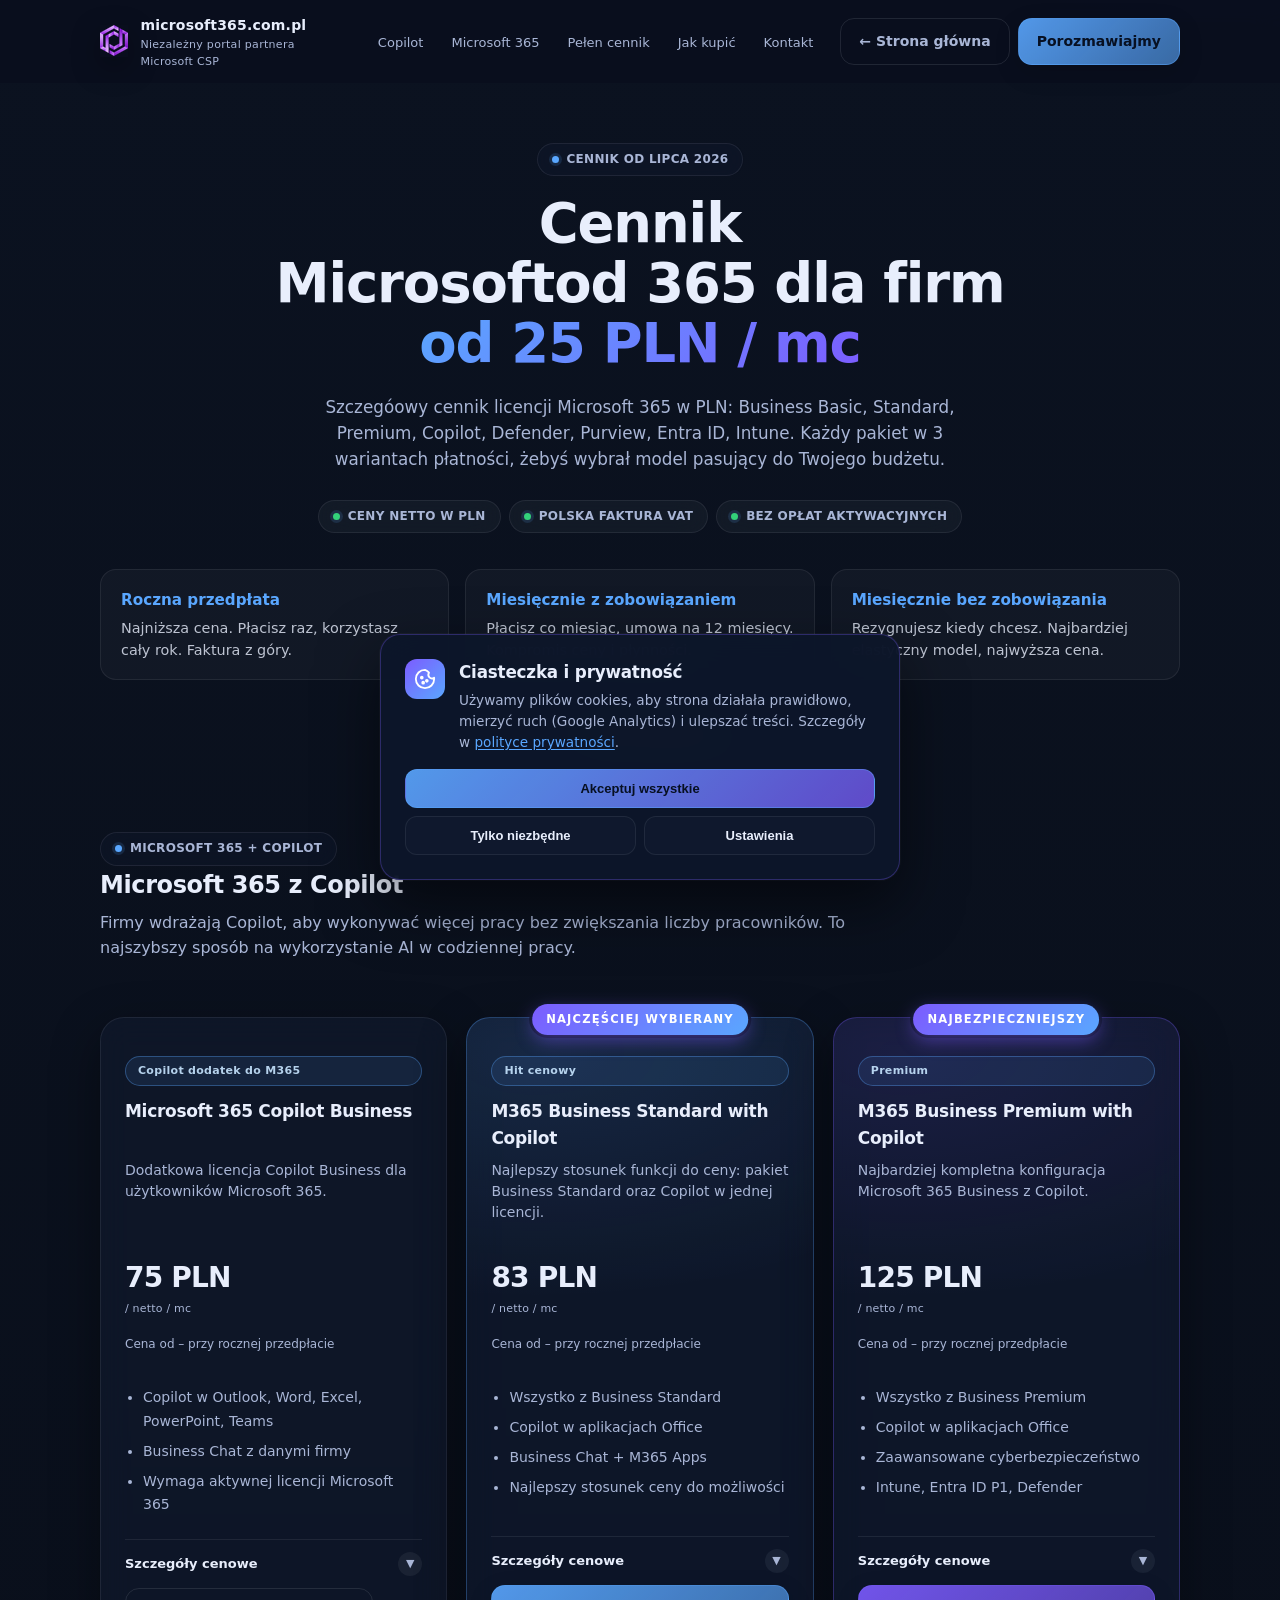
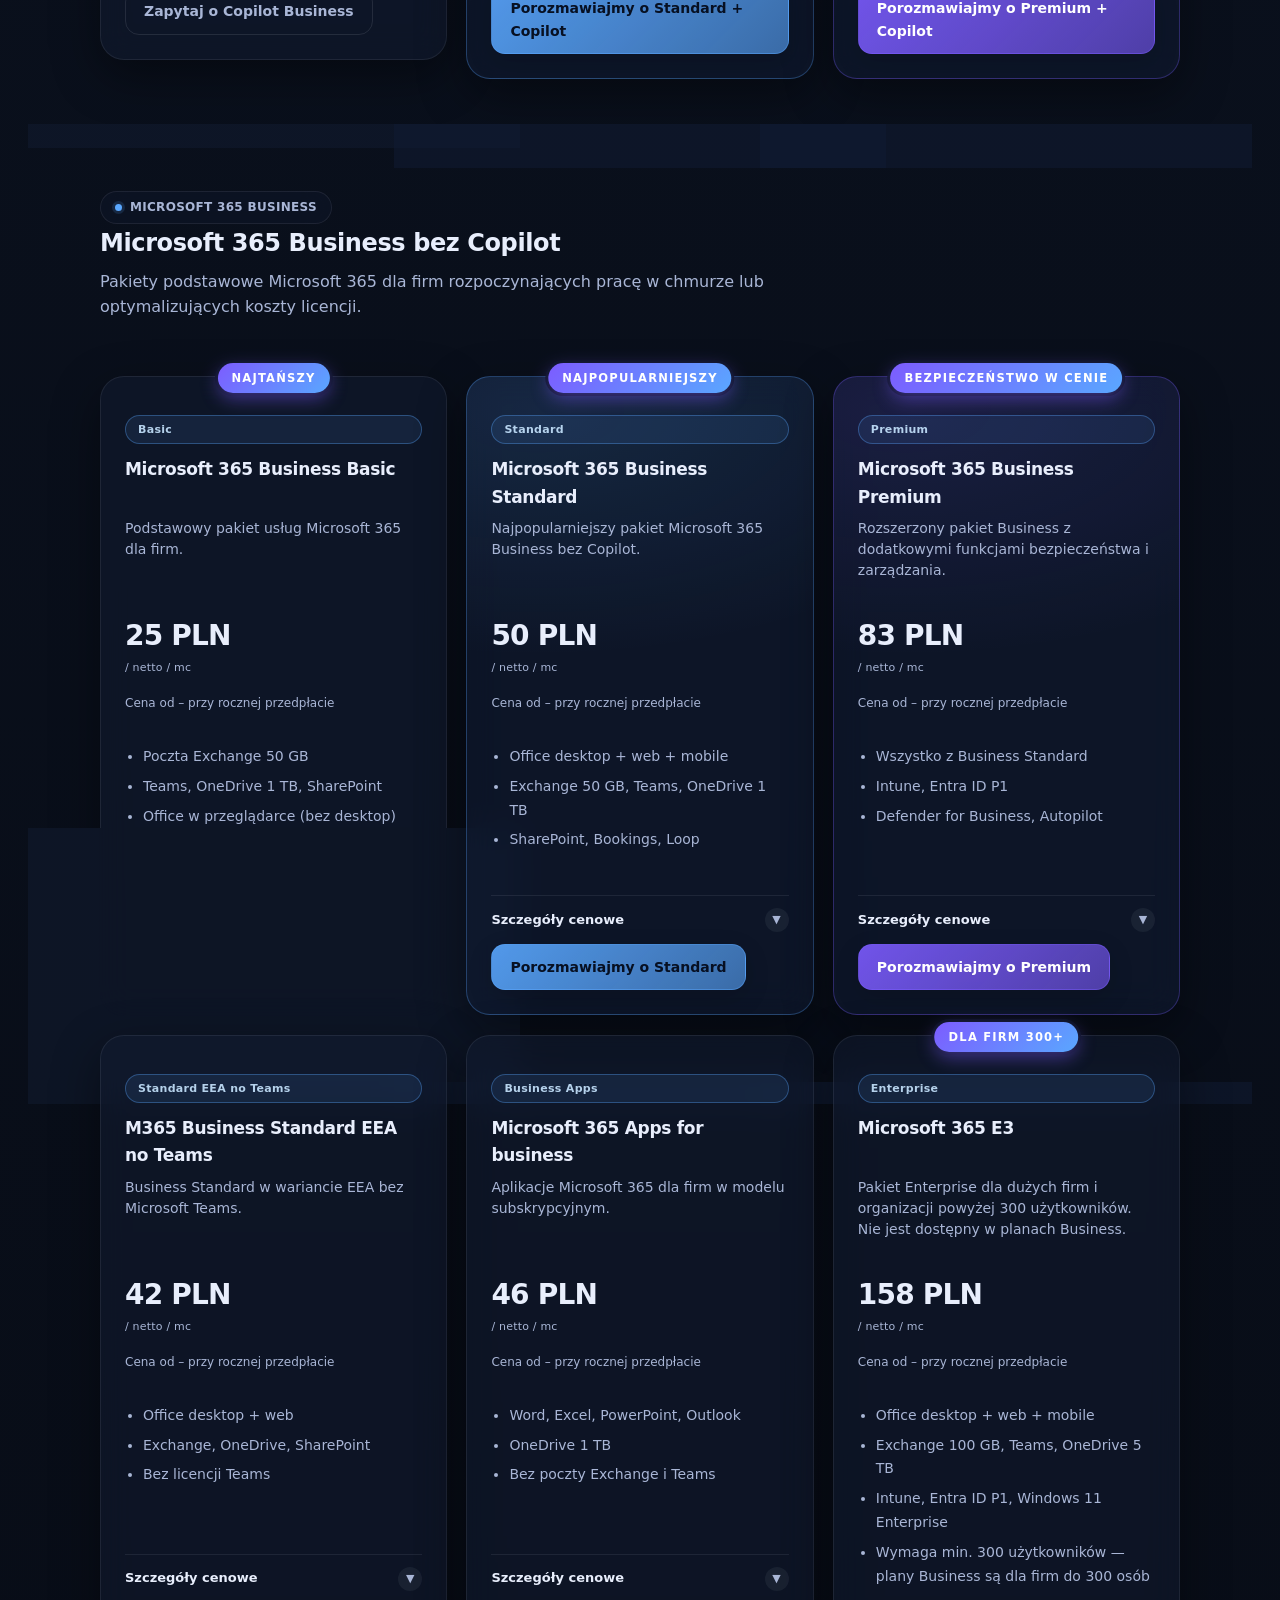
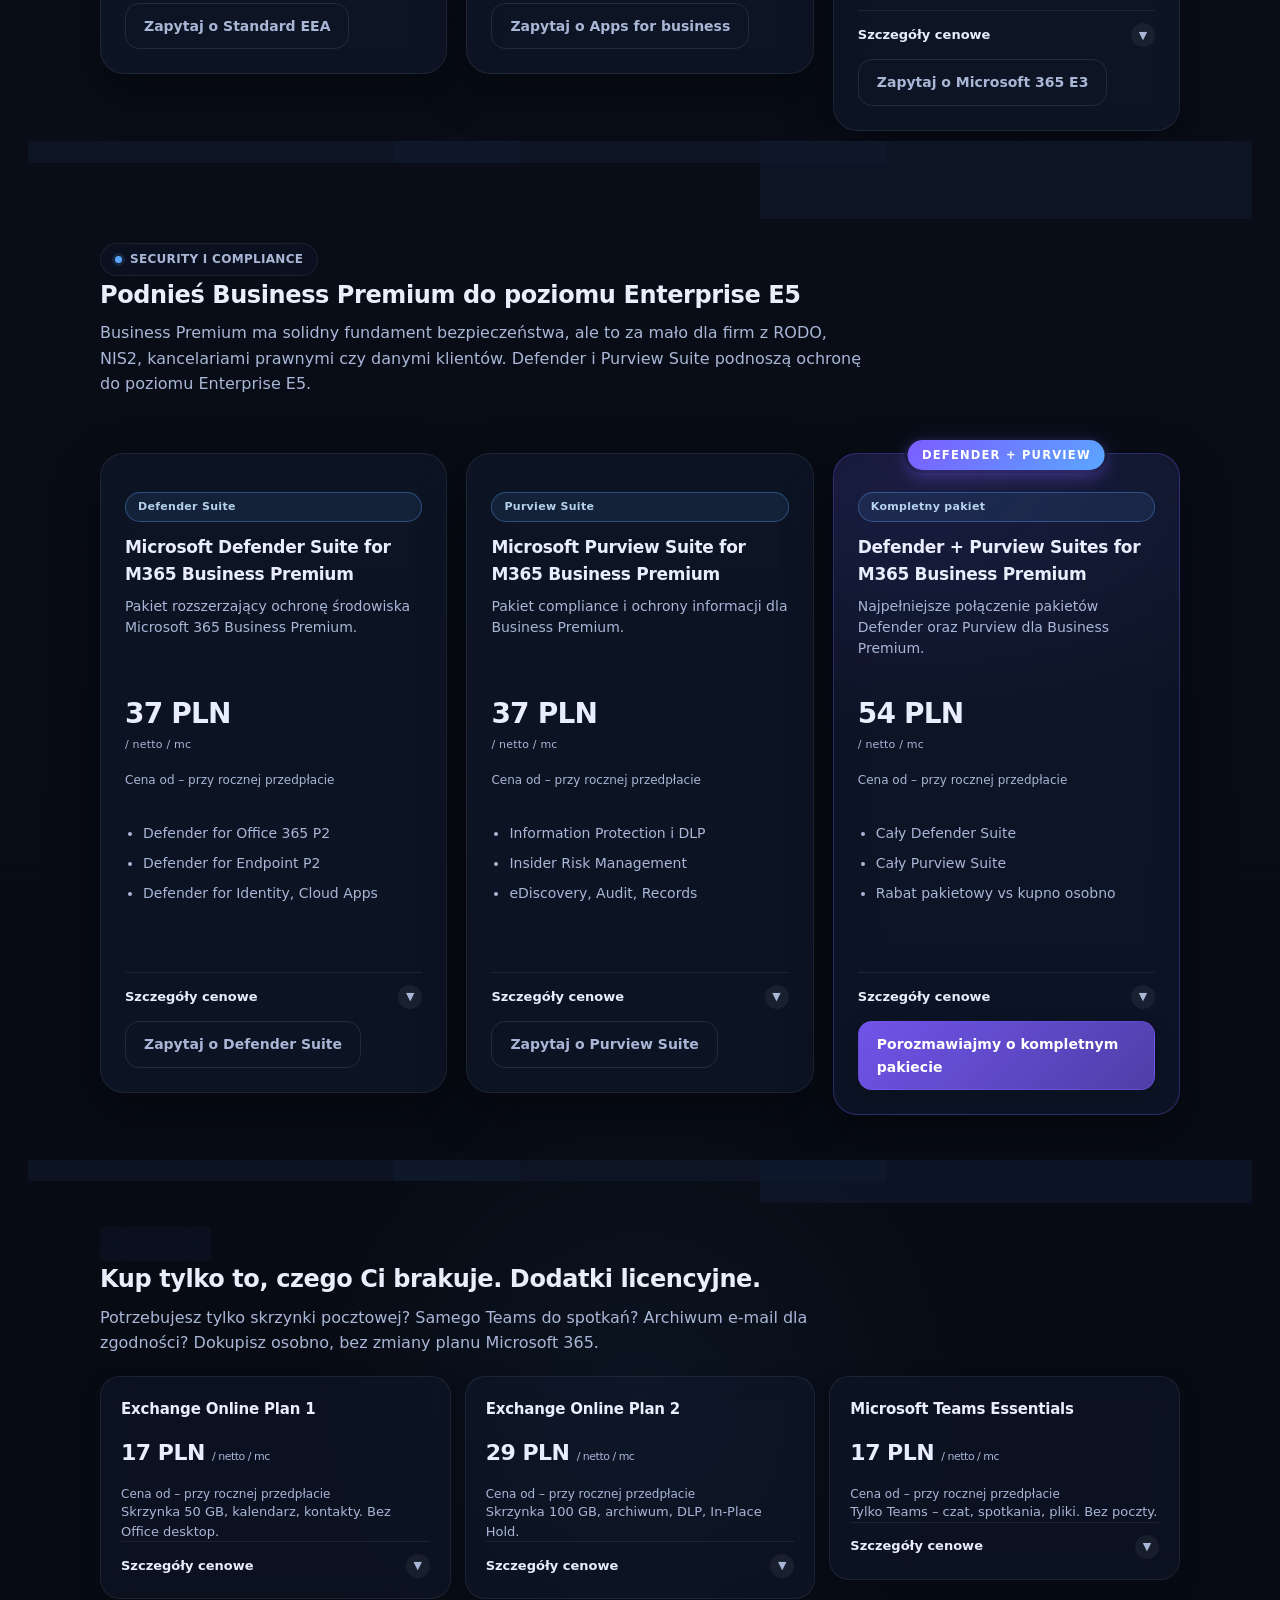
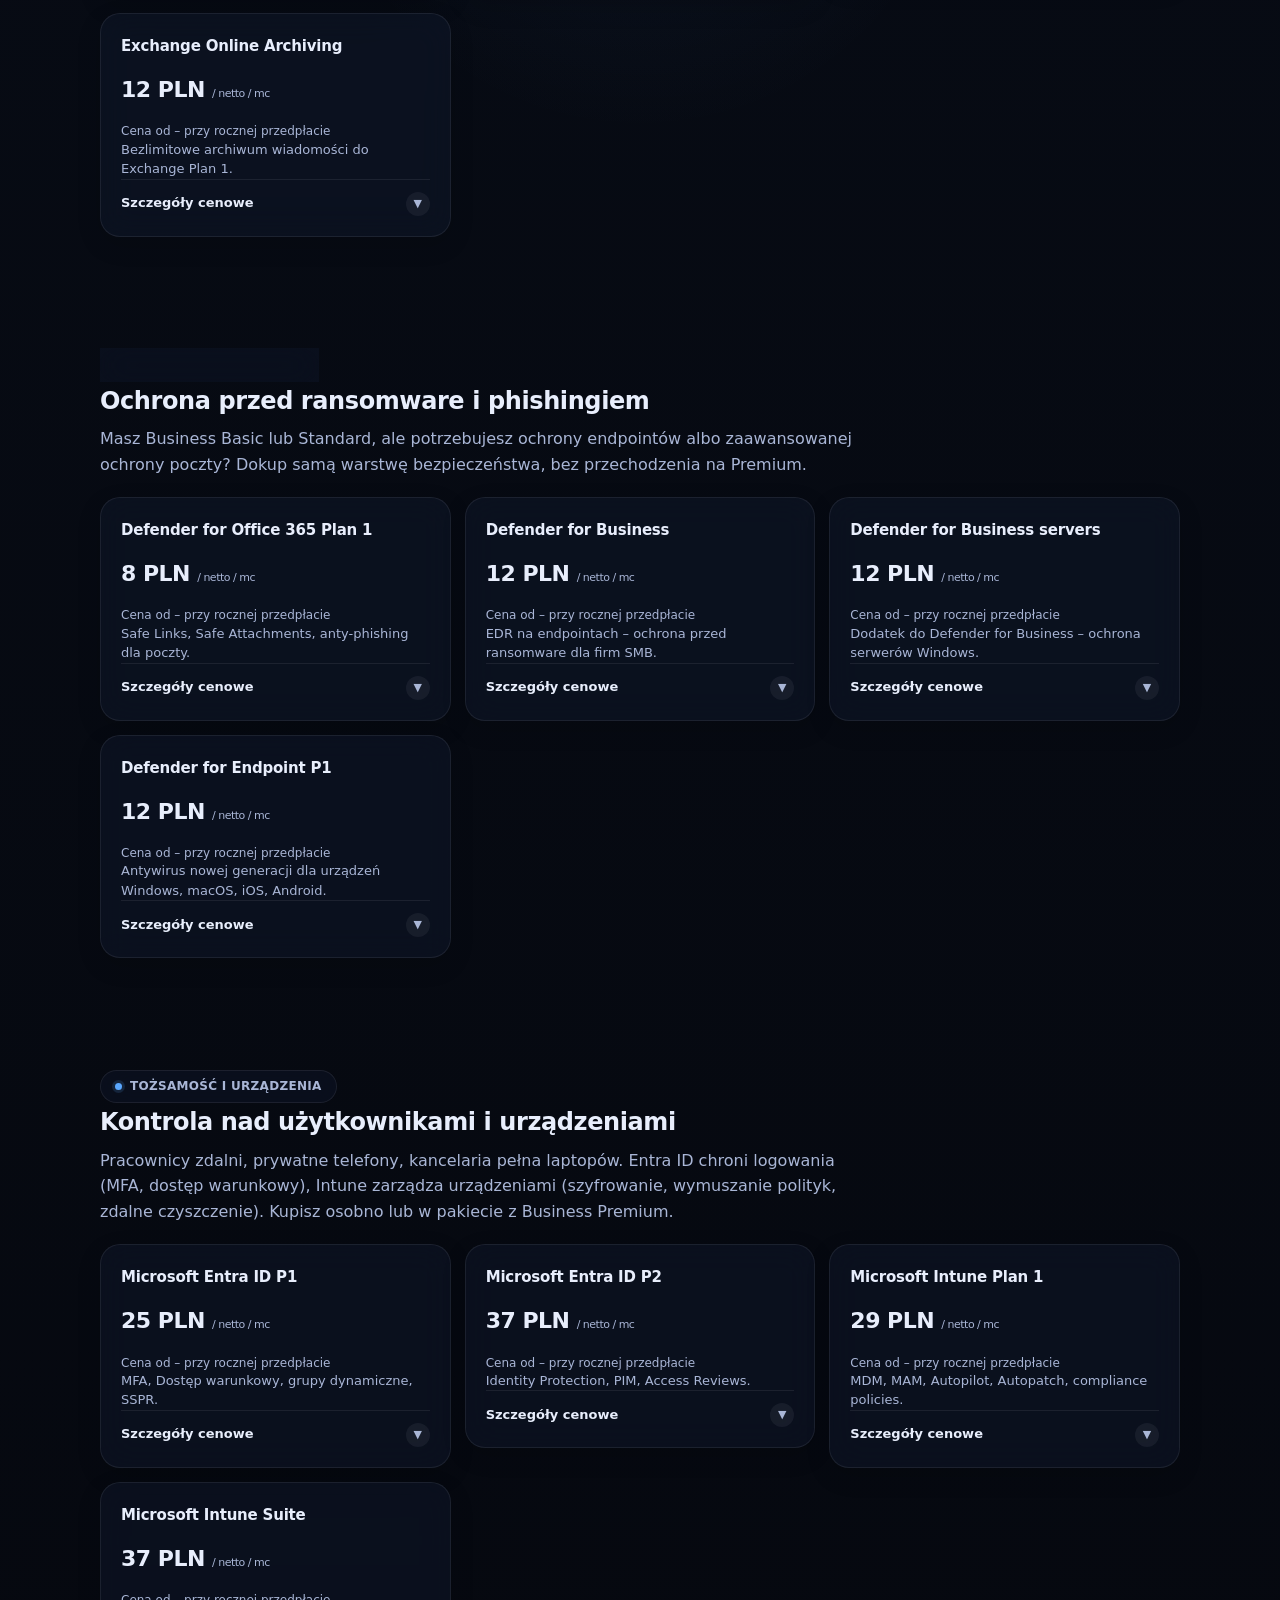
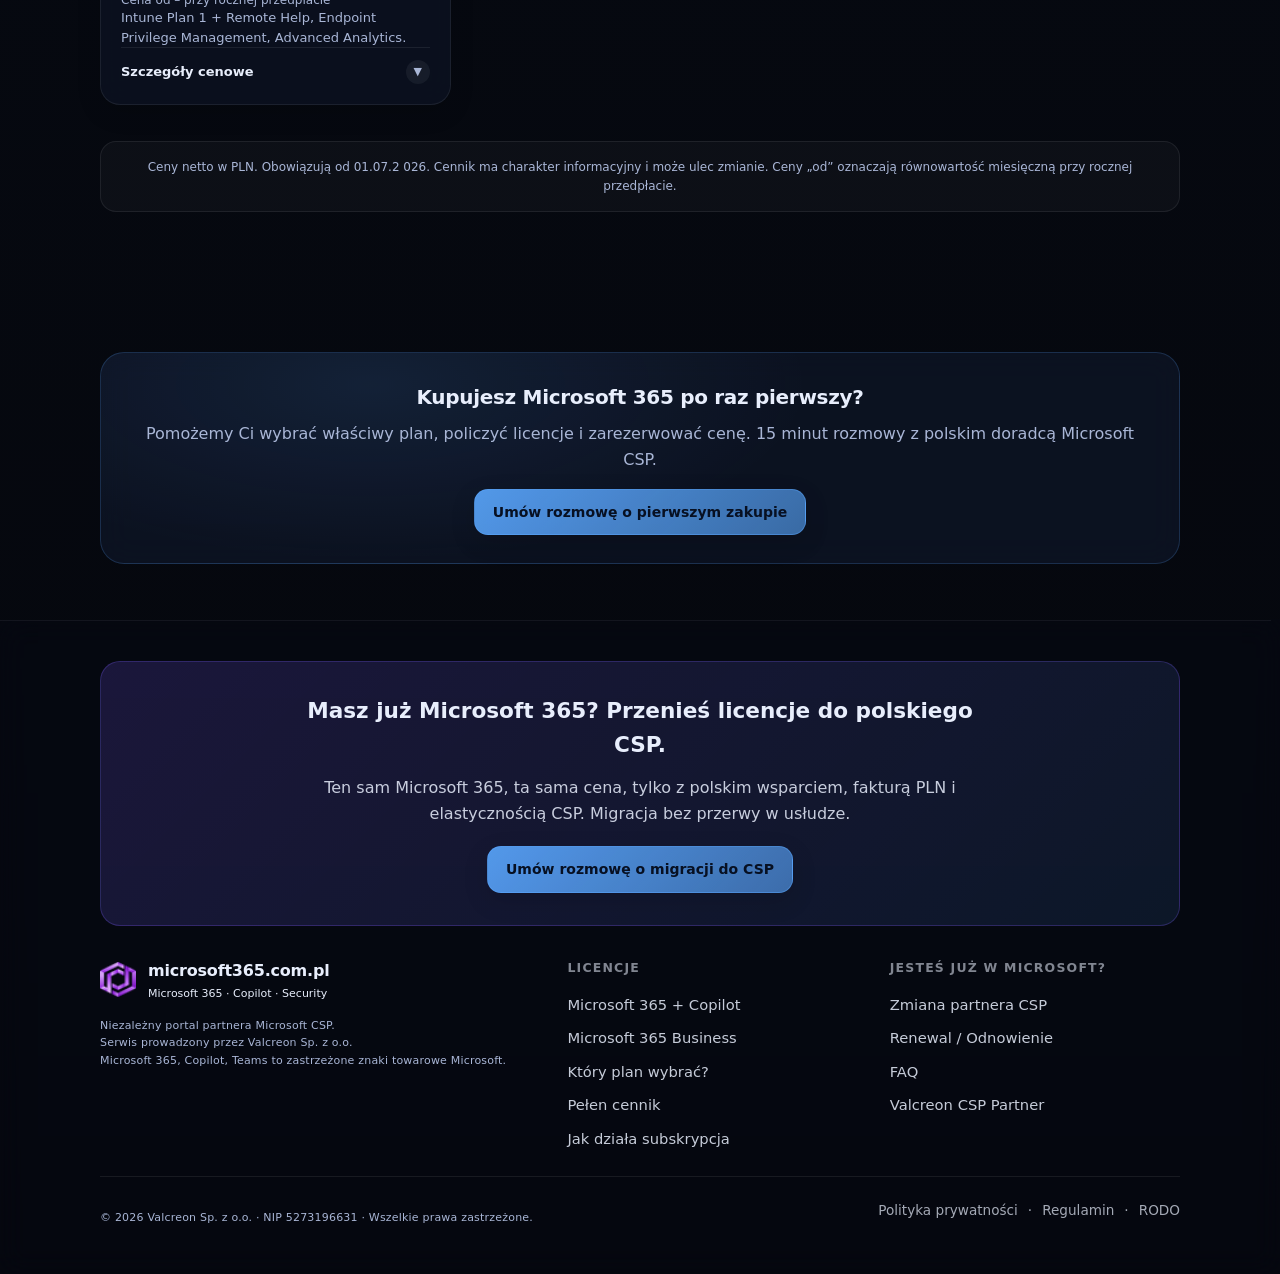
==== cennik.html @ c620989f "Fix formatting in cennik.html heading" ====
<!doctype html>
<html lang="pl">
<head>
<meta charset="utf-8">
<meta name="viewport" content="width=device-width,initial-scale=1">
<title>Cennik Microsoft 365 – Business, Premium, Copilot | microsoft365.com.pl</title>
<meta name="description" content="Pełny cennik Microsoft 365 w PLN: Business Basic, Standard, Premium, Copilot, Defender, Purview, Entra ID, Intune. Trzy warianty płatności: roczna przedpłata, miesięcznie z zobowiązaniem, miesięcznie bez zobowiązania. Valcreon – Microsoft CSP Partner.">
<link rel="icon" href="fav.ico">
<link rel="stylesheet" href="style.css">

<script async src="https://www.googletagmanager.com/gtag/js?id=G-7ZSVQDRJVB"></script>
<script>window.dataLayer=window.dataLayer||[];function gtag(){dataLayer.push(arguments);}gtag('js',new Date());gtag('config','G-7ZSVQDRJVB',{'anonymize_ip':true});</script>

<style>
.priceDetails{margin-top:14px;border-top:1px solid var(--line);padding-top:12px}
.priceDetails summary{display:flex;flex-wrap:wrap;align-items:center;justify-content:space-between;gap:8px;cursor:pointer;color:var(--text);font-size:13px;font-weight:700;list-style:none}
.priceDetails summary::marker{display:none}
.priceDetails summary::-webkit-details-marker{display:none}
.priceDetails summary:after{content:"▼";display:inline-flex;align-items:center;justify-content:center;width:24px;height:24px;border-radius:999px;background:rgba(232,238,252,.06);color:var(--muted);font-size:11px;transition:transform .2s ease}
.priceDetails[open] summary:after{transform:rotate(180deg)}
.priceDetails summary:hover{color:var(--accent)}
.priceDetailsRow{display:flex;flex-direction:column;gap:2px;padding:10px 12px;margin-top:8px;border:1px solid var(--line);border-radius:12px;background:rgba(232,238,252,.03)}
.priceDetailsRow strong{color:var(--muted);font-size:11px;font-weight:800;letter-spacing:.04em;text-transform:uppercase}
.priceDetailsRow span{color:var(--text);font-size:16px;font-weight:800;line-height:1.15;letter-spacing:-.01em}
.priceDetailsRow small{color:var(--muted);font-size:12px;line-height:1.35}
.priceToggleWrap{display:flex;justify-content:flex-start;margin:8px 0 24px}
.priceToggle{display:inline-flex;align-items:center;justify-content:center;gap:10px;padding:10px 16px;border-radius:999px;border:1px solid var(--line);background:transparent;color:var(--text);font-size:13px;font-weight:700;cursor:pointer;transition:.2s}
.priceToggle:before{content:"▼";display:inline-flex;align-items:center;justify-content:center;width:22px;height:22px;border-radius:999px;background:rgba(232,238,252,.06);color:var(--muted);font-size:10px;transition:transform .2s ease}
.priceToggle.expanded:before{transform:rotate(180deg)}
.priceToggle:hover{border-color:var(--accent);color:var(--accent)}
.pricePaymentHint{display:block;margin-top:6px;color:var(--muted);font-size:12px;line-height:1.35;font-weight:500}
.cennikNote{margin:36px 0 0;padding:16px 18px;border:1px solid var(--line);border-radius:16px;background:rgba(232,238,252,.03);color:var(--muted);font-size:12px;line-height:1.55;text-align:center}
@media(min-width:768px){.priceDetailsRow{padding:12px 14px}}
@media(min-width:768px){.priceDetailsRow span{font-size:18px}}

.priceCard{display:flex;flex-direction:column}
.priceCard>.priceDetails{margin-top:auto}
.priceCard>.btn{margin-top:12px}
.priceCard>.priceDetails+.btn{margin-top:12px}
.addonCard{display:flex;flex-direction:column}
.addonCard>.priceDetails{margin-top:auto}

.pricing{align-items:flex-start!important}
.addonGrid{align-items:flex-start!important}
.priceCard{align-self:flex-start!important;display:flex!important;flex-direction:column!important;height:auto!important}
.priceCard>*{flex:0 0 auto}
.priceCard .priceName{min-height:56px}
.priceCard .priceDesc{min-height:70px}
.priceCard .bullets{min-height:140px;margin-top:16px;margin-bottom:0}
.priceCard .pricePaymentHint{margin-top:6px;margin-bottom:12px}
.priceCard>.priceDetails{margin-top:16px}
.priceCard>.btn{margin-top:12px}
.addonCard{align-self:flex-start!important;display:flex!important;flex-direction:column!important;height:auto!important}
.addonCard>*{flex:0 0 auto}
.drawer .panel{width:320px;max-width:90vw}

.heroPaymentGrid{display:grid;grid-template-columns:1fr;gap:12px;max-width:1080px;margin:36px auto 0}
.heroPaymentGrid>div{padding:18px 20px;border:1px solid var(--line);border-radius:16px;background:rgba(232,238,252,.03)}
.heroPaymentGrid strong{display:block;color:var(--accent);font-size:.95rem;margin-bottom:6px}
.heroPaymentGrid p{margin:0;font-size:.9rem;line-height:1.5;opacity:.8}
@media(min-width:768px){.heroPaymentGrid{grid-template-columns:repeat(3,1fr);gap:16px}}

.pricing>.priceCard{margin-bottom:20px}
.addonGrid>.addonCard{margin-bottom:16px}
@media(min-width:768px){.pricing>.priceCard{margin-bottom:0}}
@media(min-width:768px){.addonGrid>.addonCard{margin-bottom:0}}

.footCta{display:block!important;text-align:center!important;padding:32px 20px!important;margin:0 auto 32px!important;max-width:1180px}
.footCta h3{margin:0 auto 12px!important;max-width:720px}
.footCta p{margin:0 auto 20px!important;max-width:640px!important;opacity:.85}
.footCta .btn{display:inline-flex!important;margin:0 auto!important}

</style>
</head>
<body>

<!-- HEADER -->
<header>
  <div class="container nav">
    <a class="brand" href="index.html">
      <img class="logo" src="logo-32.png" alt="microsoft365.com.pl">
      <span>
        <span class="t1">microsoft365.com.pl</span>
        <div class="t2">Niezależny portal partnera Microsoft CSP</div>
      </span>
    </a>
    <nav aria-label="Główne">
      <ul>
        <li><a href="index.html#copilot">Copilot</a></li>
        <li><a href="index.html#business">Microsoft 365</a></li>
        <li><a href="cennik.html" aria-current="page">Pełen cennik</a></li>
        <li><a href="index.html#csp">Jak kupić</a></li>
        <li><a href="index.html#kontakt">Kontakt</a></li>
      </ul>
    </nav>
    <div class="actions">
      <a class="btn ghost" href="index.html">← Strona główna</a>
      <a class="btn primary" href="index.html#kontakt">Porozmawiajmy</a>
      <button class="hamburger" aria-label="Menu" onclick="var d=document.getElementById('drawer');d.style.display=(d.style.display==='block'?'none':'block')"><span></span><span></span><span></span></button>
    </div>
  </div>
</header>

<!-- DRAWER -->
<div class="drawer" id="drawer" onclick="if(event.target===this)this.style.display='none'">
  <div class="panel" style="width:320px">
    <div class="top">
      <strong>Menu</strong>
      <button class="btn ghost" onclick="document.getElementById('drawer').style.display='none'">Zamknij</button>
    </div>
    <nav class="drawerNav">
      <a href="#index.html" onclick="document.getElementById('drawer').style.display='none'">Strona główna</a>
      <a href="#copilot" onclick="document.getElementById('drawer').style.display='none'">Microsoft 365 + Copilot</a>
      <a href="#business" onclick="document.getElementById('drawer').style.display='none'">Microsoft 365 Business</a>
      <a href="cennik.html" onclick="document.getElementById('drawer').style.display='none'">Pełen cennik</a>
      <a href="#csp" onclick="document.getElementById('drawer').style.display='none'">Jak kupić</a>
      <a href="subskrypcja.html" onclick="document.getElementById('drawer').style.display='none'">Jak działa subskrypcja</a>
      <a href="#kontakt" onclick="document.getElementById('drawer').style.display='none'">Kontakt</a>
    </nav>
    <div class="drawerActions">
      <a class="btn primary" href="index.html#kontakt">Porozmawiajmy</a>
    </div>
  </div>
</div>

<!-- =============== CENNIK: HERO =============== -->
<section id="cennik-hero" style="padding:60px 0 20px;">
  <div class="container">
    <div style="max-width:820px;margin:0 auto;text-align:center;">
      <span class="pill" style="margin-bottom:18px;"><span class="dot"></span> Cennik od lipca 2026</span>
      <h1 style="font-size:clamp(2rem,5vw,3.4rem);line-height:1.1;letter-spacing:-.02em;margin:0 0 20px;">
        Cennik Microsoftod&nbsp;365&nbsp;dla&nbsp;firm <span style="background:linear-gradient(135deg,var(--accent),var(--accent2));-webkit-background-clip:text;background-clip:text;color:transparent;">od&nbsp;25&nbsp;PLN&nbsp;/&nbsp;mc</span>
      </h1>
      <p class="lead" style="max-width:680px;margin:0 auto 28px;font-size:1.05rem;line-height:1.55;">
        Szczegóowy cennik licencji Microsoft 365 w PLN: Business Basic, Standard, Premium, Copilot, Defender, Purview, Entra ID, Intune. Każdy pakiet w 3 wariantach płatności, żebyś wybrał model pasujący do Twojego budżetu.
      </p>
      <div style="display:flex;flex-wrap:wrap;justify-content:center;gap:8px;margin-bottom:28px;">
        <span class="pill" style="background:rgba(232,238,252,.04);"><span class="dot" style="background:#33d17a;"></span> Ceny netto w PLN</span>
        <span class="pill" style="background:rgba(232,238,252,.04);"><span class="dot" style="background:#33d17a;"></span> Polska faktura VAT</span>
        <span class="pill" style="background:rgba(232,238,252,.04);"><span class="dot" style="background:#33d17a;"></span> Bez opłat aktywacyjnych</span>
      </div>
    </div>
      <div class="heroPaymentGrid">
        <div>
          <strong>Roczna przedpłata</strong>
          <p>Najniższa cena. Płacisz raz, korzystasz cały rok. Faktura z góry.</p>
        </div>
        <div>
          <strong>Miesięcznie z zobowiązaniem</strong>
          <p>Płacisz co miesiąc, umowa na 12 miesięcy. Kompromis ceny i płynności.</p>
        </div>
        <div>
          <strong>Miesięcznie bez zobowiązania</strong>
          <p>Rezygnujesz kiedy chcesz. Najbardziej elastyczny model, najwyższa cena.</p>
        </div>
      </div>
    </div>
    <div class="priceToggleWrap" style="justify-content:center;margin:32px 0 0;">
      <button type="button" class="priceToggle" id="priceToggle">Rozwiń wszystkie ceny</button>
    </div>
  </div>
</section>

<!-- =============== CENNIK: COPILOT =============== -->
<section id="cennik-copilot">
  <div class="container">
    <div class="sectionTitle">
      <div>
        <span class="pill"><span class="dot"></span> Microsoft 365 + Copilot</span>
        <h2>Microsoft 365 z Copilot</h2>
        <p class="lead">Firmy wdrażają Copilot, aby wykonywać więcej pracy bez zwiększania liczby pracowników. To najszybszy sposób na wykorzystanie AI w codziennej pracy.</p>
      </div>
    </div>

    <div class="pricing">

      <div class="priceCard">
        <div class="badge">Copilot dodatek do M365</div>
        <div class="priceName">Microsoft 365 Copilot Business</div>
        <p class="priceDesc">Dodatkowa licencja Copilot Business dla użytkowników Microsoft 365.</p>
        <div class="price">75 PLN <small>/ netto / mc</small></div>
        <span class="pricePaymentHint">Cena od – przy rocznej przedpłacie</span>
        <ul class="bullets">
          <li>Copilot w Outlook, Word, Excel, PowerPoint, Teams</li>
          <li>Business Chat z danymi firmy</li>
          <li>Wymaga aktywnej licencji Microsoft 365</li>
        </ul>
        <details class="priceDetails">
          <summary>Szczegóły cenowe</summary>
          <div class="priceDetailsRow"><strong>Roczna przedpłata</strong><span>899 PLN / rok</span><small>równowartość 75 PLN miesięcznie</small></div>
          <div class="priceDetailsRow"><strong>Miesięcznie z zobowiązaniem rocznym</strong><span>79 PLN / mc</span><small>równowartość 944 PLN rocznie</small></div>
          <div class="priceDetailsRow"><strong>Miesięcznie bez zobowiązania</strong><span>92 PLN / mc</span><small>równowartość 1104 PLN rocznie</small></div>
        </details>
        <a class="btn ghost" href="index.html#kontakt">Zapytaj o Copilot Business</a>
      </div>

      <div class="priceCard featured">
        <div class="badge">Hit cenowy</div>
        <div class="newBadge">Najczęściej wybierany</div>
        <div class="priceName">M365 Business Standard with Copilot</div>
        <p class="priceDesc">Najlepszy stosunek funkcji do ceny: pakiet Business Standard oraz Copilot w jednej licencji.</p>
        <div class="price">83 PLN <small>/ netto / mc</small></div>
        <span class="pricePaymentHint">Cena od – przy rocznej przedpłacie</span>
        <ul class="bullets">
          <li>Wszystko z Business Standard</li>
          <li>Copilot w aplikacjach Office</li>
          <li>Business Chat + M365 Apps</li>
          <li>Najlepszy stosunek ceny do możliwości</li>
        </ul>
        <details class="priceDetails">
          <summary>Szczegóły cenowe</summary>
          <div class="priceDetailsRow"><strong>Roczna przedpłata</strong><span>999 PLN / rok</span><small>równowartość 83 PLN miesięcznie</small></div>
          <div class="priceDetailsRow"><strong>Miesięcznie z zobowiązaniem rocznym</strong><span>87 PLN / mc</span><small>równowartość 1049 PLN rocznie</small></div>
          <div class="priceDetailsRow"><strong>Miesięcznie bez zobowiązania</strong><span>102 PLN / mc</span><small>równowartość 1224 PLN rocznie</small></div>
        </details>
        <a class="btn primary" href="index.html#kontakt">Porozmawiajmy o Standard + Copilot</a>
      </div>

      <div class="priceCard featured-purple">
        <div class="badge">Premium</div>
        <div class="newBadge">Najbezpieczniejszy</div>
        <div class="priceName">M365 Business Premium with Copilot</div>
        <p class="priceDesc">Najbardziej kompletna konfiguracja Microsoft 365 Business z Copilot.</p>
        <div class="price">125 PLN <small>/ netto / mc</small></div>
        <span class="pricePaymentHint">Cena od – przy rocznej przedpłacie</span>
        <ul class="bullets">
          <li>Wszystko z Business Premium</li>
          <li>Copilot w aplikacjach Office</li>
          <li>Zaawansowane cyberbezpieczeństwo</li>
          <li>Intune, Entra ID P1, Defender</li>
        </ul>
        <details class="priceDetails">
          <summary>Szczegóły cenowe</summary>
          <div class="priceDetailsRow"><strong>Roczna przedpłata</strong><span>1499 PLN / rok</span><small>równowartość 125 PLN miesięcznie</small></div>
          <div class="priceDetailsRow"><strong>Miesięcznie z zobowiązaniem rocznym</strong><span>131 PLN / mc</span><small>równowartość 1574 PLN rocznie</small></div>
          <div class="priceDetailsRow"><strong>Miesięcznie bez zobowiązania</strong><span>154 PLN / mc</span><small>równowartość 1848 PLN rocznie</small></div>
        </details>
        <a class="btn accent2" href="index.html#kontakt">Porozmawiajmy o Premium + Copilot</a>
      </div>

    </div>
  </div>
</section>

<!-- =============== CENNIK: BUSINESS BEZ COPILOT =============== -->
<section id="cennik-business">
  <div class="container">
    <div class="sectionTitle">
      <div>
        <span class="pill"><span class="dot"></span> Microsoft 365 Business</span>
        <h2>Microsoft 365 Business bez Copilot</h2>
        <p class="lead">Pakiety podstawowe Microsoft 365 dla firm rozpoczynających pracę w chmurze lub optymalizujących koszty licencji.</p>
      </div>
    </div>

    <div class="pricing">

      <div class="priceCard">
        <div class="badge">Basic</div>
        <div class="newBadge">Najtańszy</div>
        <div class="priceName">Microsoft 365 Business Basic</div>
        <p class="priceDesc">Podstawowy pakiet usług Microsoft 365 dla firm.</p>
        <div class="price">25 PLN <small>/ netto / mc</small></div>
        <span class="pricePaymentHint">Cena od – przy rocznej przedpłacie</span>
        <ul class="bullets">
          <li>Poczta Exchange 50 GB</li>
          <li>Teams, OneDrive 1 TB, SharePoint</li>
          <li>Office w przeglądarce (bez desktop)</li>
        </ul>
        <details class="priceDetails">
          <summary>Szczegóły cenowe</summary>
          <div class="priceDetailsRow"><strong>Roczna przedpłata</strong><span>299 PLN / rok</span><small>równowartość 25 PLN miesięcznie</small></div>
          <div class="priceDetailsRow"><strong>Miesięcznie z zobowiązaniem rocznym</strong><span>26 PLN / mc</span><small>równowartość 314 PLN rocznie</small></div>
          <div class="priceDetailsRow"><strong>Miesięcznie bez zobowiązania</strong><span>31 PLN / mc</span><small>równowartość 372 PLN rocznie</small></div>
        </details>
        <a class="btn ghost" href="index.html#kontakt">Zapytaj o Basic</a>
      </div>

      <div class="priceCard featured">
        <div class="badge">Standard</div>
        <div class="newBadge">Najpopularniejszy</div>
        <div class="priceName">Microsoft 365 Business Standard</div>
        <p class="priceDesc">Najpopularniejszy pakiet Microsoft 365 Business bez Copilot.</p>
        <div class="price">50 PLN <small>/ netto / mc</small></div>
        <span class="pricePaymentHint">Cena od – przy rocznej przedpłacie</span>
        <ul class="bullets">
          <li>Office desktop + web + mobile</li>
          <li>Exchange 50 GB, Teams, OneDrive 1 TB</li>
          <li>SharePoint, Bookings, Loop</li>
        </ul>
        <details class="priceDetails">
          <summary>Szczegóły cenowe</summary>
          <div class="priceDetailsRow"><strong>Roczna przedpłata</strong><span>599 PLN / rok</span><small>równowartość 50 PLN miesięcznie</small></div>
          <div class="priceDetailsRow"><strong>Miesięcznie z zobowiązaniem rocznym</strong><span>52 PLN / mc</span><small>równowartość 629 PLN rocznie</small></div>
          <div class="priceDetailsRow"><strong>Miesięcznie bez zobowiązania</strong><span>61 PLN / mc</span><small>równowartość 732 PLN rocznie</small></div>
        </details>
        <a class="btn primary" href="index.html#kontakt">Porozmawiajmy o Standard</a>
      </div>

      <div class="priceCard featured-purple">
        <div class="badge">Premium</div>
        <div class="newBadge">Bezpieczeństwo w cenie</div>
        <div class="priceName">Microsoft 365 Business Premium</div>
        <p class="priceDesc">Rozszerzony pakiet Business z dodatkowymi funkcjami bezpieczeństwa i zarządzania.</p>
        <div class="price">83 PLN <small>/ netto / mc</small></div>
        <span class="pricePaymentHint">Cena od – przy rocznej przedpłacie</span>
        <ul class="bullets">
          <li>Wszystko z Business Standard</li>
          <li>Intune, Entra ID P1</li>
          <li>Defender for Business, Autopilot</li>
        </ul>
        <details class="priceDetails">
          <summary>Szczegóły cenowe</summary>
          <div class="priceDetailsRow"><strong>Roczna przedpłata</strong><span>999 PLN / rok</span><small>równowartość 83 PLN miesięcznie</small></div>
          <div class="priceDetailsRow"><strong>Miesięcznie z zobowiązaniem rocznym</strong><span>87 PLN / mc</span><small>równowartość 1&nbsp;049 PLN rocznie</small></div>
          <div class="priceDetailsRow"><strong>Miesięcznie bez zobowiązania</strong><span>102 PLN / mc</span><small>równowartość 1 224 PLN rocznie</small></div>
        </details>
        <a class="btn accent2" href="index.html#kontakt">Porozmawiajmy o Premium</a>
      </div>

      <div class="priceCard">
        <div class="badge">Standard EEA no Teams</div>
        <div class="priceName">M365 Business Standard EEA no Teams</div>
        <p class="priceDesc">Business Standard w wariancie EEA bez Microsoft Teams.</p>
        <div class="price">42 PLN <small>/ netto / mc</small></div>
        <span class="pricePaymentHint">Cena od – przy rocznej przedpłacie</span>
        <ul class="bullets">
          <li>Office desktop + web</li>
          <li>Exchange, OneDrive, SharePoint</li>
          <li>Bez licencji Teams</li>
        </ul>
        <details class="priceDetails">
          <summary>Szczegóły cenowe</summary>
          <div class="priceDetailsRow"><strong>Roczna przedpłata</strong><span>499 PLN / rok</span><small>równowartość 42 PLN miesięcznie</small></div>
          <div class="priceDetailsRow"><strong>Miesięcznie z zobowiązaniem rocznym</strong><span>44 PLN / mc</span><small>równowartość 524 PLN rocznie</small></div>
          <div class="priceDetailsRow"><strong>Miesięcznie bez zobowiązania</strong><span>51 PLN / mc</span><small>równowartość 612 PLN rocznie</small></div>
        </details>
        <a class="btn ghost" href="index.html#kontakt">Zapytaj o Standard EEA</a>
      </div>

      <div class="priceCard">
        <div class="badge">Business Apps</div>
        <div class="priceName">Microsoft 365 Apps for business</div>
        <p class="priceDesc">Aplikacje Microsoft 365 dla firm w modelu subskrypcyjnym.</p>
        <div class="price">46 PLN <small>/ netto / mc</small></div>
        <span class="pricePaymentHint">Cena od – przy rocznej przedpłacie</span>
        <ul class="bullets">
          <li>Word, Excel, PowerPoint, Outlook</li>
          <li>OneDrive 1 TB</li>
          <li>Bez poczty Exchange i Teams</li>
        </ul>
        <details class="priceDetails">
          <summary>Szczegóły cenowe</summary>
          <div class="priceDetailsRow"><strong>Roczna przedpłata</strong><span>549 PLN / rok</span><small>równowartość 46 PLN miesięcznie</small></div>
          <div class="priceDetailsRow"><strong>Miesięcznie z zobowiązaniem rocznym</strong><span>48 PLN / mc</span><small>równowartość 576 PLN rocznie</small></div>
          <div class="priceDetailsRow"><strong>Miesięcznie bez zobowiązania</strong><span>56 PLN / mc</span><small>równowartość 672 PLN rocznie</small></div>
        </details>
        <a class="btn ghost" href="index.html#kontakt">Zapytaj o Apps for business</a>
      </div>

          <div class="priceCard">
      <div class="badge">Enterprise</div>
      <div class="newBadge">Dla firm 300+</div>
      <div class="priceName">Microsoft 365 E3</div>
      <p class="priceDesc">Pakiet Enterprise dla dużych firm i organizacji powyżej 300 użytkowników. Nie jest dostępny w planach Business.</p>
      <div class="price">158 PLN <small>/ netto / mc</small></div>
      <span class="pricePaymentHint">Cena od – przy rocznej przedpłacie</span>
      <ul class="bullets">
        <li>Office desktop + web + mobile</li>
        <li>Exchange 100 GB, Teams, OneDrive 5 TB</li>
        <li>Intune, Entra ID P1, Windows 11 Enterprise</li>
        <li>Wymaga min. 300 użytkowników — plany Business są dla firm do 300 osób</li>
      </ul>
      <details class="priceDetails">
        <summary>Szczegóły cenowe</summary>
        <div class="priceDetailsRow"><strong>Roczna przedpłata</strong><span>1899 PLN / rok</span><small>równowartość 158 PLN miesięcznie</small></div>
        <div class="priceDetailsRow"><strong>Miesięcznie z zobowiązaniem rocznym</strong><span>166 PLN / mc</span><small>równowartość 1 992 PLN rocznie</small></div>
        <div class="priceDetailsRow"><strong>Miesięcznie bez zobowiązania</strong><span>195 PLN / mc</span><small>równowartość 2 340 PLN rocznie</small></div>
      </details>
      <a class="btn ghost" href="index.html#kontakt">Zapytaj o Microsoft 365 E3</a>
    </div>

          </div>
  </div>
</section>

<!-- =============== CENNIK: SECURITY SUITES =============== -->
<section id="cennik-security-suites">
  <div class="container">
    <div class="sectionTitle">
      <div>
        <span class="pill"><span class="dot"></span> Security i compliance</span>
        <h2>Podnieś Business Premium do poziomu Enterprise E5</h2>
        <p class="lead">Business Premium ma solidny fundament bezpieczeństwa, ale to za mało dla firm z RODO, NIS2, kancelariami prawnymi czy danymi klientów. Defender i Purview Suite podnoszą ochronę do poziomu Enterprise E5.</p>
      </div>
    </div>

    <div class="pricing">

      <div class="priceCard">
        <div class="badge">Defender Suite</div>
        <div class="priceName">Microsoft Defender Suite for M365 Business Premium</div>
        <p class="priceDesc">Pakiet rozszerzający ochronę środowiska Microsoft 365 Business Premium.</p>
        <div class="price">37 PLN <small>/ netto / mc</small></div>
        <span class="pricePaymentHint">Cena od – przy rocznej przedpłacie</span>
        <ul class="bullets">
          <li>Defender for Office 365 P2</li>
          <li>Defender for Endpoint P2</li>
          <li>Defender for Identity, Cloud Apps</li>
        </ul>
        <details class="priceDetails">
          <summary>Szczegóły cenowe</summary>
          <div class="priceDetailsRow"><strong>Roczna przedpłata</strong><span>449 PLN / rok</span><small>równowartość 37 PLN miesięcznie</small></div>
          <div class="priceDetailsRow"><strong>Miesięcznie z zobowiązaniem rocznym</strong><span>39 PLN / mc</span><small>równowartość 471 PLN rocznie</small></div>
          <div class="priceDetailsRow"><strong>Miesięcznie bez zobowiązania</strong><span>46 PLN / mc</span><small>równowartość 552 PLN rocznie</small></div>
        </details>
        <a class="btn ghost" href="index.html#kontakt">Zapytaj o Defender Suite</a>
      </div>

      <div class="priceCard">
        <div class="badge">Purview Suite</div>
        <div class="priceName">Microsoft Purview Suite for M365 Business Premium</div>
        <p class="priceDesc">Pakiet compliance i ochrony informacji dla Business Premium.</p>
        <div class="price">37 PLN <small>/ netto / mc</small></div>
        <span class="pricePaymentHint">Cena od – przy rocznej przedpłacie</span>
        <ul class="bullets">
          <li>Information Protection i DLP</li>
          <li>Insider Risk Management</li>
          <li>eDiscovery, Audit, Records</li>
        </ul>
        <details class="priceDetails">
          <summary>Szczegóły cenowe</summary>
          <div class="priceDetailsRow"><strong>Roczna przedpłata</strong><span>449 PLN / rok</span><small>równowartość 37 PLN miesięcznie</small></div>
          <div class="priceDetailsRow"><strong>Miesięcznie z zobowiązaniem rocznym</strong><span>39 PLN / mc</span><small>równowartość 471 PLN rocznie</small></div>
          <div class="priceDetailsRow"><strong>Miesięcznie bez zobowiązania</strong><span>46 PLN / mc</span><small>równowartość 552 PLN rocznie</small></div>
        </details>
        <a class="btn ghost" href="index.html#kontakt">Zapytaj o Purview Suite</a>
      </div>

      <div class="priceCard featured-purple">
        <div class="badge">Kompletny pakiet</div>
        <div class="newBadge">Defender + Purview</div>
        <div class="priceName">Defender + Purview Suites for M365 Business Premium</div>
        <p class="priceDesc">Najpełniejsze połączenie pakietów Defender oraz Purview dla Business Premium.</p>
        <div class="price">54 PLN <small>/ netto / mc</small></div>
        <span class="pricePaymentHint">Cena od – przy rocznej przedpłacie</span>
        <ul class="bullets">
          <li>Cały Defender Suite</li>
          <li>Cały Purview Suite</li>
          <li>Rabat pakietowy vs kupno osobno</li>
        </ul>
        <details class="priceDetails">
          <summary>Szczegóły cenowe</summary>
          <div class="priceDetailsRow"><strong>Roczna przedpłata</strong><span>649 PLN / rok</span><small>równowartość 54 PLN miesięcznie</small></div>
          <div class="priceDetailsRow"><strong>Miesięcznie z zobowiązaniem rocznym</strong><span>57 PLN / mc</span><small>równowartość 681 PLN rocznie</small></div>
          <div class="priceDetailsRow"><strong>Miesięcznie bez zobowiązania</strong><span>67 PLN / mc</span><small>równowartość 804 PLN rocznie</small></div>
        </details>
        <a class="btn accent2" href="index.html#kontakt">Porozmawiajmy o kompletnym pakiecie</a>
      </div>

    </div>
  </div>
</section>

<!-- =============== CENNIK: DODATKI =============== -->
<section id="cennik-dodatki">
  <div class="container">
    <div class="sectionTitle">
      <div>
        <span class="pill"><span class="dot"></span> Add-ons</span>
        <h2>Kup tylko to, czego Ci brakuje. Dodatki licencyjne.</h2>
        <p class="lead">Potrzebujesz tylko skrzynki pocztowej? Samego Teams do spotkań? Archiwum e-mail dla zgodności? Dokupisz osobno, bez zmiany planu Microsoft 365.</p>
      </div>
    </div>

    <div class="addonGrid">

      <div class="addonCard">
        <h4>Exchange Online Plan 1</h4>
        <div class="addonPrice">17 PLN <small>/ netto / mc</small></div>
        <span class="pricePaymentHint">Cena od – przy rocznej przedpłacie</span>
        <p>Skrzynka 50 GB, kalendarz, kontakty. Bez Office desktop.</p>
        <details class="priceDetails">
          <summary>Szczegóły cenowe</summary>
          <div class="priceDetailsRow"><strong>Roczna przedpłata</strong><span>199 PLN / rok</span><small>równowartość 17 PLN miesięcznie</small></div>
          <div class="priceDetailsRow"><strong>Miesięcznie z zobowiązaniem rocznym</strong><span>17 PLN / mc</span><small>równowartość 209 PLN rocznie</small></div>
          <div class="priceDetailsRow"><strong>Miesięcznie bez zobowiązania</strong><span>20 PLN / mc</span><small>równowartość 240 PLN rocznie</small></div>
        </details>
      </div>

      <div class="addonCard">
        <h4>Exchange Online Plan 2</h4>
        <div class="addonPrice">29 PLN <small>/ netto / mc</small></div>
        <span class="pricePaymentHint">Cena od – przy rocznej przedpłacie</span>
        <p>Skrzynka 100 GB, archiwum, DLP, In-Place Hold.</p>
        <details class="priceDetails">
          <summary>Szczegóły cenowe</summary>
          <div class="priceDetailsRow"><strong>Roczna przedpłata</strong><span>349 PLN / rok</span><small>równowartość 29 PLN miesięcznie</small></div>
          <div class="priceDetailsRow"><strong>Miesięcznie z zobowiązaniem rocznym</strong><span>31 PLN / mc</span><small>równowartość 366 PLN rocznie</small></div>
          <div class="priceDetailsRow"><strong>Miesięcznie bez zobowiązania</strong><span>36 PLN / mc</span><small>równowartość 432 PLN rocznie</small></div>
        </details>
      </div>

      <div class="addonCard">
        <h4>Microsoft Teams Essentials</h4>
        <div class="addonPrice">17 PLN <small>/ netto / mc</small></div>
        <span class="pricePaymentHint">Cena od – przy rocznej przedpłacie</span>
        <p>Tylko Teams – czat, spotkania, pliki. Bez poczty.</p>
        <details class="priceDetails">
          <summary>Szczegóły cenowe</summary>
          <div class="priceDetailsRow"><strong>Roczna przedpłata</strong><span>199 PLN / rok</span><small>równowartość 17 PLN miesięcznie</small></div>
          <div class="priceDetailsRow"><strong>Miesięcznie z zobowiązaniem rocznym</strong><span>17 PLN / mc</span><small>równowartość 209 PLN rocznie</small></div>
          <div class="priceDetailsRow"><strong>Miesięcznie bez zobowiązania</strong><span>20 PLN / mc</span><small>równowartość 240 PLN rocznie</small></div>
        </details>
      </div>

      <div class="addonCard">
        <h4>Exchange Online Archiving</h4>
        <div class="addonPrice">12 PLN <small>/ netto / mc</small></div>
        <span class="pricePaymentHint">Cena od – przy rocznej przedpłacie</span>
        <p>Bezlimitowe archiwum wiadomości do Exchange&nbsp;Plan&nbsp;1.</p>
        <details class="priceDetails">
          <summary>Szczegóły cenowe</summary>
          <div class="priceDetailsRow"><strong>Roczna przedpłata</strong><span>149 PLN / rok</span><small>równowartość 12 PLN miesięcznie</small></div>
          <div class="priceDetailsRow"><strong>Miesięcznie z zobowiązaniem rocznym</strong><span>13 PLN / mc</span><small>równowartość 156 PLN rocznie</small></div>
          <div class="priceDetailsRow"><strong>Miesięcznie bez zobowiązania</strong><span>15 PLN / mc</span><small>równowartość 180 PLN rocznie</small></div>
        </details>
      </div>

    </div>
  </div>
</section>

<!-- =============== CENNIK: SECURITY MINI =============== -->
<section id="cennik-security-mini">
  <div class="container">
    <div class="sectionTitle">
      <div>
        <span class="pill"><span class="dot"></span> Cyberbezpieczeństwo</span>
        <h2>Ochrona przed ransomware i phishingiem</h2>
        <p class="lead">Masz Business Basic lub Standard, ale potrzebujesz ochrony endpointów albo zaawansowanej ochrony poczty? Dokup samą warstwę bezpieczeństwa, bez przechodzenia na Premium.</p>
      </div>
    </div>

    <div class="addonGrid">

      <div class="addonCard">
        <h4>Defender for Office 365 Plan 1</h4>
        <div class="addonPrice">8 PLN <small>/ netto / mc</small></div>
        <span class="pricePaymentHint">Cena od – przy rocznej przedpłacie</span>
        <p>Safe Links, Safe Attachments, anty-phishing dla poczty.</p>
        <details class="priceDetails">
          <summary>Szczegóły cenowe</summary>
          <div class="priceDetailsRow"><strong>Roczna przedpłata</strong><span>99 PLN / rok</span><small>równowartość 8 PLN miesięcznie</small></div>
          <div class="priceDetailsRow"><strong>Miesięcznie z zobowiązaniem rocznym</strong><span>9 PLN / mc</span><small>równowartość 104 PLN rocznie</small></div>
          <div class="priceDetailsRow"><strong>Miesięcznie bez zobowiązania</strong><span>10 PLN / mc</span><small>równowartość 120 PLN rocznie</small></div>
        </details>
      </div>

      <div class="addonCard">
        <h4>Defender for Business</h4>
        <div class="addonPrice">12 PLN <small>/ netto / mc</small></div>
        <span class="pricePaymentHint">Cena od – przy rocznej przedpłacie</span>
        <p>EDR na endpointach – ochrona przed ransomware dla firm SMB.</p>
        <details class="priceDetails">
          <summary>Szczegóły cenowe</summary>
          <div class="priceDetailsRow"><strong>Roczna przedpłata</strong><span>149 PLN / rok</span><small>równowartość 12 PLN miesięcznie</small></div>
          <div class="priceDetailsRow"><strong>Miesięcznie z zobowiązaniem rocznym</strong><span>13 PLN / mc</span><small>równowartość 156 PLN rocznie</small></div>
          <div class="priceDetailsRow"><strong>Miesięcznie bez zobowiązania</strong><span>15 PLN / mc</span><small>równowartość 180 PLN rocznie</small></div>
        </details>
      </div>

      <div class="addonCard">
        <h4>Defender for Business servers</h4>
        <div class="addonPrice">12 PLN <small>/ netto / mc</small></div>
        <span class="pricePaymentHint">Cena od – przy rocznej przedpłacie</span>
        <p>Dodatek do Defender for Business – ochrona serwerów Windows.</p>
        <details class="priceDetails">
          <summary>Szczegóły cenowe</summary>
          <div class="priceDetailsRow"><strong>Roczna przedpłata</strong><span>149 PLN / rok</span><small>równowartość 12 PLN miesięcznie</small></div>
          <div class="priceDetailsRow"><strong>Miesięcznie z zobowiązaniem rocznym</strong><span>13 PLN / mc</span><small>równowartość 156 PLN rocznie</small></div>
          <div class="priceDetailsRow"><strong>Miesięcznie bez zobowiązania</strong><span>15 PLN / mc</span><small>równowartość 180 PLN rocznie</small></div>
        </details>
      </div>

      <div class="addonCard">
        <h4>Defender for Endpoint P1</h4>
        <div class="addonPrice">12 PLN <small>/ netto / mc</small></div>
        <span class="pricePaymentHint">Cena od – przy rocznej przedpłacie</span>
        <p>Antywirus nowej generacji dla urządzeń Windows, macOS, iOS, Android.</p>
        <details class="priceDetails">
          <summary>Szczegóły cenowe</summary>
          <div class="priceDetailsRow"><strong>Roczna przedpłata</strong><span>149 PLN / rok</span><small>równowartość 12 PLN miesięcznie</small></div>
          <div class="priceDetailsRow"><strong>Miesięcznie z zobowiązaniem rocznym</strong><span>13 PLN / mc</span><small>równowartość 156 PLN rocznie</small></div>
          <div class="priceDetailsRow"><strong>Miesięcznie bez zobowiązania</strong><span>15 PLN / mc</span><small>równowartość 180 PLN rocznie</small></div>
        </details>
      </div>

    </div>
  </div>
</section>

<!-- =============== CENNIK: TOŻSAMOŚĆ I URZĄDZENIA =============== -->
<section id="cennik-identity">
  <div class="container">
    <div class="sectionTitle">
      <div>
        <span class="pill"><span class="dot"></span> Tożsamość i urządzenia</span>
        <h2>Kontrola nad użytkownikami i urządzeniami</h2>
        <p class="lead">Pracownicy zdalni, prywatne telefony, kancelaria pełna laptopów. Entra ID chroni logowania (MFA, dostęp warunkowy), Intune zarządza urządzeniami (szyfrowanie, wymuszanie polityk, zdalne czyszczenie). Kupisz osobno lub w pakiecie z Business Premium.</p>
      </div>
    </div>

    <div class="addonGrid">

      <div class="addonCard">
        <h4>Microsoft Entra ID P1</h4>
        <div class="addonPrice">25 PLN <small>/ netto / mc</small></div>
        <span class="pricePaymentHint">Cena od – przy rocznej przedpłacie</span>
        <p>MFA, Dostęp warunkowy, grupy dynamiczne, SSPR.</p>
        <details class="priceDetails">
          <summary>Szczegóły cenowe</summary>
          <div class="priceDetailsRow"><strong>Roczna przedpłata</strong><span>299 PLN / rok</span><small>równowartość 25 PLN miesięcznie</small></div>
          <div class="priceDetailsRow"><strong>Miesięcznie z zobowiązaniem rocznym</strong><span>26 PLN / mc</span><small>równowartość 314 PLN rocznie</small></div>
          <div class="priceDetailsRow"><strong>Miesięcznie bez zobowiązania</strong><span>31 PLN / mc</span><small>równowartość 372 PLN rocznie</small></div>
        </details>
      </div>

      <div class="addonCard">
        <h4>Microsoft Entra ID P2</h4>
        <div class="addonPrice">37 PLN <small>/ netto / mc</small></div>
        <span class="pricePaymentHint">Cena od – przy rocznej przedpłacie</span>
        <p>Identity Protection, PIM, Access Reviews.</p>
        <details class="priceDetails">
          <summary>Szczegóły cenowe</summary>
          <div class="priceDetailsRow"><strong>Roczna przedpłata</strong><span>449 PLN / rok</span><small>równowartość 37 PLN miesięcznie</small></div>
          <div class="priceDetailsRow"><strong>Miesięcznie z zobowiązaniem rocznym</strong><span>39 PLN / mc</span><small>równowartość 471 PLN rocznie</small></div>
          <div class="priceDetailsRow"><strong>Miesięcznie bez zobowiązania</strong><span>46 PLN / mc</span><small>równowartość 552 PLN rocznie</small></div>
        </details>
      </div>

      <div class="addonCard">
        <h4>Microsoft Intune Plan 1</h4>
        <div class="addonPrice">29 PLN <small>/ netto / mc</small></div>
        <span class="pricePaymentHint">Cena od – przy rocznej przedpłacie</span>
        <p>MDM, MAM, Autopilot, Autopatch, compliance policies.</p>
        <details class="priceDetails">
          <summary>Szczegóły cenowe</summary>
          <div class="priceDetailsRow"><strong>Roczna przedpłata</strong><span>349 PLN / rok</span><small>równowartość 29 PLN miesięcznie</small></div>
          <div class="priceDetailsRow"><strong>Miesięcznie z zobowiązaniem rocznym</strong><span>31 PLN / mc</span><small>równowartość 366 PLN rocznie</small></div>
          <div class="priceDetailsRow"><strong>Miesięcznie bez zobowiązania</strong><span>36 PLN / mc</span><small>równowartość 432 PLN rocznie</small></div>
        </details>
      </div>

      <div class="addonCard">
        <h4>Microsoft Intune Suite</h4>
        <div class="addonPrice">37 PLN <small>/ netto / mc</small></div>
        <span class="pricePaymentHint">Cena od – przy rocznej przedpłacie</span>
        <p>Intune Plan 1 + Remote Help, Endpoint Privilege Management, Advanced Analytics.</p>
        <details class="priceDetails">
          <summary>Szczegóły cenowe</summary>
          <div class="priceDetailsRow"><strong>Roczna przedpłata</strong><span>449 PLN / rok</span><small>równowartość 37 PLN miesięcznie</small></div>
          <div class="priceDetailsRow"><strong>Miesięcznie z zobowiązaniem rocznym</strong><span>39 PLN / mc</span><small>równowartość 471 PLN rocznie</small></div>
          <div class="priceDetailsRow"><strong>Miesięcznie bez zobowiązania</strong><span>46 PLN / mc</span><small>równowartość 552 PLN rocznie</small></div>
        </details>
      </div>

    </div>

    <div class="cennikNote">Ceny netto w PLN. Obowiązują od 01.07.2026. Cennik ma charakter informacyjny i może ulec zmianie. Ceny „od” oznaczają równowartość miesięczną przy rocznej przedpłacie.</div>
  </div>
</section>

<!-- =============== CTA =============== -->
<section id="cennik-cta">
  <div class="container">
    <div class="bigCta">
      <h3>Kupujesz Microsoft 365 po raz pierwszy?</h3>
      <p>Pomożemy Ci wybrać właściwy plan, policzyć licencje i zarezerwować cenę. 15 minut rozmowy z polskim doradcą Microsoft CSP.</p>
      <a class="btn primary" href="index.html#kontakt">Umów rozmowę o pierwszym zakupie</a>
    </div>
  </div>
</section>

<!-- FOOTER -->
<footer>
  <div class="container">
    <div class="footCta">
      <h3>Masz już Microsoft 365? Przenieś licencje do polskiego CSP.</h3>
      <p>Ten sam Microsoft 365, ta sama cena, tylko z polskim wsparciem, fakturą PLN i elastycznością CSP. Migracja bez przerwy w usłudze.</p>
      <a class="btn primary" href="index.html#kontakt">Umów rozmowę o migracji do CSP</a>
    </div>

    <div class="footGridV2">
      <div>
        <div class="footBrand">
          <img src="logo-32.png" alt="microsoft365.com.pl">
          <div>
            <div class="footBrandName">microsoft365.com.pl</div>
            <div class="footBrandTag">Microsoft 365 · Copilot · Security</div>
          </div>
        </div>
        <p class="fine">Niezależny portal partnera Microsoft CSP.<br>Serwis prowadzony przez Valcreon Sp. z o.o.<br>Microsoft 365, Copilot, Teams to zastrzeżone znaki towarowe Microsoft.</p>
      </div>
      <div>
        <h4 class="footTitle">Licencje</h4>
        <ul class="footList">
          <li><a href="#copilot">Microsoft 365 + Copilot</a></li>
          <li><a href="#business">Microsoft 365 Business</a></li>
          <li><a href="#wybor">Który plan wybrać?</a></li>
          <li><a href="cennik.html">Pełen cennik</a></li>
          <li><a href="subskrypcja.html">Jak działa subskrypcja</a></li>
        </ul>
      </div>
      <div>
        <h4 class="footTitle">Jesteś już w Microsoft?</h4>
        <ul class="footList">
          <li><a href="index.html#csp">Zmiana partnera CSP</a></li>
          <li><a href="index.html#renewal">Renewal / Odnowienie</a></li>
          <li><a href="index.html#faq">FAQ</a></li>
          <li><a href="https://valcreon.com" target="_blank" rel="noopener">Valcreon CSP Partner</a></li>
        </ul>
      </div>
    </div>

    <div class="footBottom">
      <div class="fine">© <span id="y"></span> Valcreon Sp. z o.o. · NIP 5273196631 · Wszelkie prawa zastrzeżone.</div>
      <div class="footLinks">
        <a href="politykaprywatnosci.html">Polityka prywatności</a><span>·</span>
        <a href="regulamin.html">Regulamin</a><span>·</span>
        <a href="rodo.html">RODO</a>
      </div>
    </div>
  </div>
</footer>

<!-- COOKIE BANNER -->
<div id="cookieBanner" role="dialog" aria-labelledby="cookieTitle" aria-describedby="cookieDesc">
  <div class="cookieHead">
    <div class="cookieIco"><svg viewBox="0 0 24 24"><path d="M12 2a10 10 0 1 0 10 10c0-.46-.03-.92-.1-1.36a4 4 0 0 1-5.54-5.54A10 10 0 0 0 12 2z"/><circle cx="8.5" cy="10.5" r="1"/><circle cx="14" cy="14" r="1"/><circle cx="10" cy="16" r="1"/></svg></div>
    <div>
      <div id="cookieTitle" class="cookieTitle">Ciasteczka i prywatność</div>
      <p id="cookieDesc" class="cookieDesc">Używamy plików cookies, aby strona działała prawidłowo, mierzyć ruch (Google Analytics) i ulepszać treści. Szczegóły w <a href="politykaprywatnosci.html">polityce prywatności</a>.</p>
    </div>
  </div>
  <div class="cookieActions">
    <button class="cookieBtn primary" onclick="acceptAllCookies()">Akceptuj wszystkie</button>
    <button class="cookieBtn" onclick="acceptNecessaryCookies()">Tylko niezbędne</button>
    <button class="cookieBtn" onclick="openCookieSettings()">Ustawienia</button>
  </div>
</div>

<div id="cookieModal" role="dialog" aria-labelledby="cookieModalTitle">
  <div class="cookieModalBox">
    <h3 id="cookieModalTitle">Ustawienia ciasteczek</h3>
    <p>Wybierz, na które kategorie cookies wyrażasz zgodę. Możesz zmienić swój wybór w każdej chwili klikając ikonę w lewym dolnym rogu.</p>
    <div class="cookieCategory"><div class="cookieCategoryHead"><div><strong>Niezbędne</strong><p>Wymagane do działania strony. Nie można ich wyłączyć.</p></div><input type="checkbox" class="cookieToggle" checked disabled></div></div>
    <div class="cookieCategory"><div class="cookieCategoryHead"><div><strong>Analityczne (Google Analytics 4)</strong><p>Pomagają zrozumieć, jak korzystasz ze strony – anonimowo.</p></div><input type="checkbox" class="cookieToggle" id="cookieAnalytics"></div></div>
    <div class="cookieCategory"><div class="cookieCategoryHead"><div><strong>Marketingowe</strong><p>Pozwalają pokazywać Ci trafniejsze reklamy Valcreon.</p></div><input type="checkbox" class="cookieToggle" id="cookieMarketing"></div></div>
    <div class="cookieModalActions">
      <button class="cookieBtn" onclick="closeCookieSettings()">Anuluj</button>
      <button class="cookieBtn primary" onclick="saveCookieSettings()">Zapisz wybór</button>
    </div>
  </div>
</div>

<button id="cookieReopen" onclick="reopenCookieBanner()" aria-label="Ustawienia ciasteczek" title="Ustawienia ciasteczek"><svg viewBox="0 0 24 24"><path d="M12 2a10 10 0 1 0 10 10c0-.46-.03-.92-.1-1.36a4 4 0 0 1-5.54-5.54A10 10 0 0 0 12 2z"/><circle cx="8.5" cy="10.5" r="1"/><circle cx="14" cy="14" r="1"/><circle cx="10" cy="16" r="1"/></svg></button>

<script>
document.getElementById('y').textContent=new Date().getFullYear();

document.getElementById('priceToggle').addEventListener('click',function(){
  const details=document.querySelectorAll('.priceDetails');
  const opened=document.querySelectorAll('.priceDetails[open]').length;
  if(opened<details.length){details.forEach(d=>d.open=true);this.classList.add('expanded');this.textContent='Zwiń wszystkie ceny';}
  else{details.forEach(d=>d.open=false);this.classList.remove('expanded');this.textContent='Rozwiń wszystkie ceny';}
});

(function(){
  const CONSENT_KEY='valcreon_cookie_consent';const CONSENT_VERSION='1';const CONSENT_DAYS=365;
  window.dataLayer=window.dataLayer||[];function gtag(){dataLayer.push(arguments);}window.gtag=gtag;
  gtag('consent','default',{'analytics_storage':'denied','ad_storage':'denied','ad_user_data':'denied','ad_personalization':'denied','functionality_storage':'granted','security_storage':'granted'});
  function getStoredConsent(){try{const raw=localStorage.getItem(CONSENT_KEY);if(!raw)return null;const d=JSON.parse(raw);if(d.v!==CONSENT_VERSION)return null;if(Date.now()-d.t>CONSENT_DAYS*24*60*60*1000)return null;return d;}catch(e){return null;}}
  function saveConsent(a,m){const d={v:CONSENT_VERSION,t:Date.now(),analytics:a,marketing:m};localStorage.setItem(CONSENT_KEY,JSON.stringify(d));applyConsent(a,m);document.getElementById('cookieBanner').classList.remove('show');document.getElementById('cookieModal').classList.remove('show');document.getElementById('cookieReopen').classList.add('show');}
  function applyConsent(a,m){gtag('consent','update',{'analytics_storage':a?'granted':'denied','ad_storage':m?'granted':'denied','ad_user_data':m?'granted':'denied','ad_personalization':m?'granted':'denied'});}
  window.acceptAllCookies=function(){saveConsent(true,true);};
  window.acceptNecessaryCookies=function(){saveConsent(false,false);};
  window.openCookieSettings=function(){const s=getStoredConsent();document.getElementById('cookieAnalytics').checked=s?s.analytics:false;document.getElementById('cookieMarketing').checked=s?s.marketing:false;document.getElementById('cookieModal').classList.add('show');};
  window.closeCookieSettings=function(){document.getElementById('cookieModal').classList.remove('show');};
  window.saveCookieSettings=function(){saveConsent(document.getElementById('cookieAnalytics').checked,document.getElementById('cookieMarketing').checked);};
  window.reopenCookieBanner=function(){document.getElementById('cookieReopen').classList.remove('show');document.getElementById('cookieBanner').classList.add('show');};
  document.addEventListener('DOMContentLoaded',function(){const s=getStoredConsent();if(s){applyConsent(s.analytics,s.marketing);document.getElementById('cookieReopen').classList.add('show');}else{setTimeout(function(){document.getElementById('cookieBanner').classList.add('show');},800);}});
  document.getElementById('cookieModal').addEventListener('click',function(e){if(e.target===this)closeCookieSettings();});
})();
</script>

<script>
(function(){
function nbspIt(root){
  root.querySelectorAll('*').forEach(function(el){
    if(el.children.length>0) return;
    if(el.id==='y') return;
    if(el.closest('.skip-nbsp')) return;
    var t = el.textContent;
    if(!t) return;
    var newT = t.replace(/(\d{1,3})(\d{3})(?!\d)/g, '$1\u00A0$2');
    if(newT !== t) el.textContent = newT;
  });
}
  document.addEventListener('DOMContentLoaded', function(){
    nbspIt(document.body);
    document.querySelectorAll('details').forEach(function(d){
      d.addEventListener('toggle', function(){nbspIt(d);});
    });
  });
})();
</script>

</body>
</html>
---- style.css ----
:root{
  --bg:#0b1220;
  --bg2:#0f1a2e;
  --card:#121c33;
  --card2:#0d162a;
  --text:#e8eefc;
  --muted:#a9b6d6;
  --line:rgba(232,238,252,.08);
  --accent:#5aa7ff;
  --accent2:#7c5cff;
  --good:#33d17a;
  --shadow:0 16px 48px rgba(0,0,0,.40);
  --radius:20px;
  --radius2:24px;
  --max:1120px;
  --blur:blur(16px);
  --focus:0 0 0 3px rgba(90,167,255,.30);
  --font:"Segoe UI",system-ui,-apple-system,BlinkMacSystemFont,"Inter","Roboto",Arial,sans-serif;
}
*{box-sizing:border-box;}
html{scroll-behavior:smooth;width:100%;max-width:100%;overflow-x:clip;}
body{
  margin:0;font-family:var(--font);color:var(--text);
  background:
    radial-gradient(1400px 800px at 10% -15%,rgba(90,167,255,.14),transparent 55%),
    radial-gradient(1000px 700px at 95% -5%,rgba(124,92,255,.14),transparent 60%),
    radial-gradient(600px 600px at 50% 60%,rgba(90,167,255,.06),transparent 55%),
    linear-gradient(180deg,var(--bg),#070b14 60%,#05070d);
  min-height:100vh;line-height:1.6;width:100%;max-width:100%;overflow-x:clip;
}
a{color:inherit;text-decoration:none;}
.container{max-width:var(--max);margin:0 auto;padding:0 20px;}

/* --- SVG icons --- */
svg{fill:none;stroke:currentColor;stroke-width:1.8;stroke-linecap:round;stroke-linejoin:round;}
.ico,.ico-lg,.ico-sm{display:inline-flex;align-items:center;justify-content:center;flex-shrink:0;line-height:0;vertical-align:middle;}
.ico{width:20px;height:20px;}
.ico-lg{width:24px;height:24px;}
.ico-sm{width:16px;height:16px;}
.ico svg{width:20px;height:20px;}
.ico-lg svg{width:24px;height:24px;}
.ico-sm svg{width:16px;height:16px;}

/* --- Pills --- */
.pill{
  display:inline-flex;align-items:center;gap:8px;
  padding:6px 14px;border:1px solid var(--line);
  border-radius:999px;
  background:rgba(18,28,51,.35);
  backdrop-filter:var(--blur);
  color:var(--muted);font-size:12px;font-weight:600;letter-spacing:.3px;text-transform:uppercase;
}
.dot{width:7px;height:7px;border-radius:99px;background:var(--accent);box-shadow:0 0 0 3px rgba(90,167,255,.14);}

/* --- Header --- */
header{position:sticky;top:0;z-index:1000;backdrop-filter:blur(12px);-webkit-backdrop-filter:blur(12px);background:rgba(10,15,30,.85);}
header .nav{display:grid; grid-template-columns:auto 1fr auto; align-items:center; gap:16px; padding:12px 20px;}
header .nav nav{justify-self:center;}
header .nav nav ul{display:flex;gap:6px;list-style:none;padding:0;margin:0;align-items:center;flex-wrap:nowrap;white-space:nowrap;}
.brand{flex:0 0 auto;min-width:0;display:flex;align-items:center;gap:12px;}
.actions{flex:0 0 auto;display:flex;gap:8px;flex-wrap:nowrap;white-space:nowrap;align-items:center;}
.logo{
  width:34px;height:34px;border-radius:10px;
  background:linear-gradient(135deg,rgba(90,167,255,.95),rgba(124,92,255,.95));
  box-shadow:0 10px 28px rgba(0,0,0,.35);
}
.brand .t1{font-weight:700;letter-spacing:.2px;font-size:14px;}
.brand .t2{font-size:11px;color:var(--muted);margin-top:-2px;letter-spacing:.3px;}
nav a{
  padding:8px 10px;border-radius:10px;color:var(--muted);font-size:13px;font-weight:500;
  border:1px solid transparent;transition:all .15s;
}
nav a:hover{color:var(--text);border-color:rgba(232,238,252,.08);background:rgba(18,28,51,.30);}

/* --- Buttons --- */
.btn{display:inline-flex; align-items:center; justify-content:center; gap:8px; padding:11px 18px; border-radius:14px; border:1px solid rgba(232,238,252,.10); background:rgba(18,28,51,.50); color:var(--text); font-weight:600; font-size:14px; box-shadow:0 8px 24px rgba(0,0,0,.15); cursor:pointer; white-space:normal; overflow-wrap:break-word; word-break:normal; hyphens:none; max-width:100%; transition:transform .12s,border-color .15s,background .15s,box-shadow .15s;}

.btn:hover{transform:translateY(-1px);border-color:rgba(90,167,255,.30);background:rgba(18,28,51,.70);box-shadow:0 12px 32px rgba(0,0,0,.25);}
.btn:focus{outline:none;box-shadow:var(--focus);}
.btn.primary{
  border-color:rgba(90,167,255,.40);
  background:linear-gradient(135deg,rgba(90,167,255,.90),rgba(90,167,255,.60));
  color:#071022;
}
.btn.primary:hover{border-color:rgba(90,167,255,.60);background:linear-gradient(135deg,rgba(90,167,255,1),rgba(124,92,255,.75));}
.btn.accent2{
  border-color:rgba(124,92,255,.40);
  background:linear-gradient(135deg,rgba(124,92,255,.90),rgba(124,92,255,.60));
  color:#fff;
}
.btn.accent2:hover{border-color:rgba(124,92,255,.60);background:linear-gradient(135deg,rgba(124,92,255,1),rgba(90,167,255,.75));}
.btn.ghost{background:transparent;border-color:rgba(232,238,252,.10);color:var(--muted);box-shadow:none;}
.btn.ghost:hover{color:var(--text);background:rgba(18,28,51,.30);}

/* --- Hamburger & Drawer --- */
.hamburger{
  display:none;width:42px;height:42px;border-radius:14px;
  border:1px solid rgba(232,238,252,.10);background:rgba(18,28,51,.50);
  backdrop-filter:blur(14px);cursor:pointer;
}
.hamburger span{display:block;width:18px;height:2px;background:var(--text);margin:6px auto;border-radius:99px;opacity:.9;}
.drawer{display:none;position:fixed;inset:0;background:rgba(0,0,0,.50);z-index:50;}
.drawer .panel{
  display:flex!important;flex-direction:column!important;height:100vh!important;overflow:hidden!important;
  position:absolute;right:0;top:0;max-width:100vw;
  background:rgba(13,22,42,.94);border-left:1px solid rgba(232,238,252,.08);
  backdrop-filter:blur(20px);padding:20px;
}
.drawer .panel .top{display:flex;align-items:center;justify-content:space-between;padding-bottom:12px;border-bottom:1px solid rgba(232,238,252,.06);margin-bottom:14px;}
.drawer .drawerNav{display:grid!important;gap:8px!important;flex:1 1 auto!important;overflow-y:auto!important;min-height:120px!important;}
.drawer .drawerNav a{
  display:flex!important;align-items:center!important;justify-content:space-between!important;
  padding:14px 14px!important;border-radius:14px!important;
  border:1px solid rgba(232,238,252,.08)!important;background:rgba(18,28,51,.30)!important;
  color:var(--text)!important;font-weight:650!important;
}
.drawer .drawerActions{margin-top:auto!important;display:grid!important;gap:10px!important;padding-top:12px!important;border-top:1px solid rgba(232,238,252,.06)!important;}
.drawer .drawerActions .btn{width:100%!important;justify-content:center!important;padding:14px!important;border-radius:16px!important;}

/* --- Hero --- */
.hero{padding:100px 0 40px;}
.heroGrid{display:grid;grid-template-columns:1.15fr .85fr;gap:20px;align-items:stretch;}
.heroCard{
  background:
    radial-gradient(900px 450px at 15% 5%,rgba(90,167,255,.14),transparent 55%),
    radial-gradient(700px 400px at 85% 15%,rgba(124,92,255,.14),transparent 55%),
    rgba(18,28,51,.50);
  border:1px solid rgba(232,238,252,.08);border-radius:var(--radius2);
  box-shadow:var(--shadow);padding:32px;backdrop-filter:var(--blur);
  overflow:hidden;position:relative;
}
.heroCard::after{
  content:"";position:absolute;inset:-140px -140px auto auto;
  width:300px;height:300px;border-radius:50%;
  background:radial-gradient(circle,rgba(90,167,255,.18),transparent 60%);
  filter:blur(2px);pointer-events:none;
}
h1{margin:14px 0 10px;font-size:clamp(30px,3.4vw,46px);line-height:1.10;letter-spacing:-.8px;font-weight:800;}
.sub{color:var(--muted);font-size:16px;max-width:60ch;margin:0 0 20px;line-height:1.65;}

.ctaRow{display:flex; flex-direction:row; flex-wrap:wrap; gap:10px;}
.ctaRow .btn{flex:1 1 calc(50% - 5px); min-width:160px; justify-content:center; padding:10px 14px; font-size:13.5px;}

.mini{margin-top:18px;display:flex;gap:10px;flex-wrap:wrap;color:var(--muted);font-size:12px;}
.mini span{border:1px solid rgba(232,238,252,.08);background:rgba(13,22,42,.30);padding:8px 12px;border-radius:999px;display:inline-flex;align-items:center;gap:6px;}
.sideCard{
  background:rgba(18,28,51,.40);border:1px solid rgba(232,238,252,.08);
  border-radius:var(--radius2);box-shadow:0 12px 36px rgba(0,0,0,.20);
  padding:24px;backdrop-filter:var(--blur);display:flex;flex-direction:column;justify-content:space-between;
}
.sideCard h3{margin:0 0 8px;font-size:17px;letter-spacing:-.3px;font-weight:700;}
.sideCard p{margin:0 0 16px;color:var(--muted);}
.kpis{display:grid;grid-template-columns:1fr 1fr;gap:10px;margin-top:14px;}
.kpi{border:1px solid rgba(232,238,252,.08);border-radius:16px;padding:14px;background:rgba(13,22,42,.35);}
.kpi .n{font-size:18px;font-weight:800;letter-spacing:-.4px;}
.kpi .l{color:var(--muted);font-size:11px;margin-top:4px;letter-spacing:.2px;}
.accentLine{height:1px;background:linear-gradient(90deg,rgba(90,167,255,.5),rgba(124,92,255,.3),transparent);margin:14px 0 0;opacity:.6;}

/* --- Sections --- */
section{padding:56px 0;}
.sectionTitle{display:flex;align-items:flex-end;justify-content:space-between;gap:12px;margin-bottom:20px;flex-wrap:wrap;}
.sectionTitle h2{display:flex; align-items:flex-start; gap:10px;}
h2{margin:0;font-size:24px;letter-spacing:-.4px;font-weight:800;}
.lead{margin:6px 0 0;color:var(--muted);max-width:75ch;line-height:1.6;}
.grid3{display:grid;grid-template-columns:repeat(3,1fr);gap:14px;margin-top:18px;}
.grid2{display:grid;grid-template-columns:repeat(2,1fr);gap:14px;margin-top:18px;}

/* --- Cards --- */
.card{
  border:1px solid rgba(232,238,252,.08);border-radius:var(--radius);
  background:rgba(18,28,51,.45);backdrop-filter:var(--blur);
  padding:22px;box-shadow:0 10px 28px rgba(0,0,0,.16);
  transition:border-color .2s,box-shadow .2s;
}
.card:hover{border-color:rgba(232,238,252,.14);box-shadow:0 14px 36px rgba(0,0,0,.22);}
.card.alt{background:rgba(13,22,42,.50);}
.card h3{margin:0 0 6px;font-size:16px;letter-spacing:-.2px;font-weight:700;}
.card p{margin:0;color:var(--muted);}
.list{margin:10px 0 0;padding:0;list-style:none;color:var(--muted);}
.list li{padding:8px 0;border-top:1px dashed rgba(232,238,252,.08);}
.list li:first-child{border-top:none;}
.tag{display:inline-flex;margin-top:10px;font-size:11px;padding:5px 10px;border-radius:999px;border:1px solid rgba(232,238,252,.10);color:var(--muted);background:rgba(13,22,42,.30);letter-spacing:.2px;}
.tag.new{border-color:rgba(51,209,122,.35);color:rgba(51,209,122,.90);background:rgba(51,209,122,.08);}

/* --- Pricing cards --- */
.pricing{display:grid;grid-template-columns:repeat(3,1fr);gap:1.2rem;margin-top:56px;align-items:stretch;}
.priceCard{
  border:1px solid rgba(232,238,252,.08);border-radius:24px;
  background:rgba(18,28,51,.50);backdrop-filter:var(--blur);
  padding:24px;box-shadow:var(--shadow);position:relative;overflow:hidden;
  display:flex;flex-direction:column;
  transition:border-color .2s,box-shadow .2s,transform .2s;
  height:100%;
}
.priceCard:hover{border-color:rgba(232,238,252,.14);box-shadow:0 18px 52px rgba(0,0,0,.30);transform:translateY(-2px);}
.priceCard.featured{
  border-color:rgba(90,167,255,.30);
  background:radial-gradient(900px 450px at 20% 5%,rgba(90,167,255,.12),transparent 55%),rgba(18,28,51,.55);
}
.priceCard.featured:hover{border-color:rgba(90,167,255,.45);}
.priceCard.featured-purple{
  border-color:rgba(124,92,255,.30);
  background:radial-gradient(900px 450px at 20% 5%,rgba(124,92,255,.12),transparent 55%),rgba(18,28,51,.55);
}
.priceCard.featured-purple:hover{border-color:rgba(124,92,255,.45);}
.badge{
  display:inline-flex;gap:6px;align-items:center;
  font-size:11px;padding:5px 12px;border-radius:999px;
  border:1px solid rgba(90,167,255,.35);color:rgba(200,230,255,.90);
  background:rgba(90,167,255,.10);margin-bottom:12px;font-weight:600;letter-spacing:.3px;
}
.badge.purple{border-color:rgba(124,92,255,.35);color:rgba(220,200,255,.90);background:rgba(124,92,255,.10);}
.badge.neutral{border-color:rgba(232,238,252,.20);color:var(--muted);background:rgba(232,238,252,.04);}
.priceName{font-size:17px;font-weight:800;letter-spacing:-.3px;margin:0 0 6px;}
.priceDesc{margin:0 0 14px;color:var(--muted);font-size:14px;line-height:1.5;}
.price{font-size:28px;font-weight:900;letter-spacing:-.8px;margin:12px 0;}
.price small{font-size:11px;color:var(--muted);font-weight:500;letter-spacing:.2px;}
.bullets{margin:12px 0 20px;color:var(--muted);padding-left:18px;font-size:14px;line-height:1.7;}
.bullets li{margin:6px 0;}
.priceCard .btn{margin-top:auto;align-self:flex-start;}

/* --- Addon cards --- */
.addonGrid{display:grid;grid-template-columns:repeat(3,1fr);gap:14px;margin-top:18px;}
.addonCard{
  border:1px solid rgba(232,238,252,.08);border-radius:20px;
  background:rgba(18,28,51,.40);backdrop-filter:var(--blur);
  padding:20px;box-shadow:0 8px 24px rgba(0,0,0,.14);
  transition:border-color .2s,box-shadow .2s;
}
.addonCard:hover{border-color:rgba(232,238,252,.14);box-shadow:0 12px 32px rgba(0,0,0,.20);}
.addonCard h4{margin:0 0 4px;font-size:15px;font-weight:700;letter-spacing:-.2px;}
.addonCard .addonPrice{font-size:22px;font-weight:900;letter-spacing:-.5px;margin:10px 0;}
.addonCard .addonPrice small{font-size:11px;color:var(--muted);font-weight:500;}
.addonCard p{margin:0;color:var(--muted);font-size:13px;line-height:1.5;}

/* --- Security box --- */
.securityBox{
  border:1px solid rgba(51,209,122,.15);border-radius:24px;
  background:rgba(18,28,51,.40);backdrop-filter:var(--blur);
  padding:24px;margin-top:18px;
}
.securityBox h3{margin:0;font-size:17px;font-weight:700;letter-spacing:-.2px;}
.secGrid{display:grid;grid-template-columns:repeat(3,1fr);gap:12px;margin-top:16px;}
.secItem{
  border:1px solid rgba(232,238,252,.06);border-radius:18px;
  background:rgba(13,22,42,.35);padding:18px;
  transition:border-color .2s;
}
.secItem:hover{border-color:rgba(232,238,252,.12);}
.secItem h4{margin:0 0 4px;font-size:14px;font-weight:700;}
.secItem .addonPrice{font-size:20px;font-weight:900;letter-spacing:-.4px;margin:8px 0;}
.secItem .addonPrice small{font-size:11px;color:var(--muted);font-weight:500;}
.secItem p{margin:0;color:var(--muted);font-size:13px;line-height:1.5;}

/* --- Big CTA --- */
.bigCta{
  margin-top:28px;padding:28px;border-radius:24px;
  border:1px solid rgba(90,167,255,.20);
  background:radial-gradient(800px 320px at 25% 15%,rgba(90,167,255,.10),transparent 55%),rgba(18,28,51,.50);
  text-align:center;backdrop-filter:var(--blur);
}
.bigCta h3{margin:0 0 8px;font-size:20px;font-weight:800;letter-spacing:-.3px;}
.bigCta p{margin:0 0 16px;color:var(--muted);}

/* --- FAQ --- */
.faq{margin-top:20px;display:grid;gap:8px;}
.faq-item{
  border:1px solid rgba(232,238,252,.06);
  background:rgba(18,28,51,.40);border-radius:20px;
  backdrop-filter:var(--blur);overflow:hidden;
  transition:border-color .2s,box-shadow .2s;
}
.faq-item:hover{border-color:rgba(90,167,255,.18);box-shadow:0 4px 20px rgba(90,167,255,.06);}
.faq-item[open]{border-color:rgba(90,167,255,.22);}
.faq-item summary{
  list-style:none;cursor:pointer;
  padding:18px 22px;display:flex;align-items:center;gap:14px;
  font-weight:700;font-size:15px;letter-spacing:-.2px;
}
.faq-item summary::-webkit-details-marker{display:none;}
.faq-num{
  display:inline-flex;align-items:center;justify-content:center;
  width:28px;height:28px;border-radius:10px;flex-shrink:0;
  background:rgba(90,167,255,.08);border:1px solid rgba(90,167,255,.15);
  color:var(--accent);font-size:12px;font-weight:800;
}
.faq-chevron{
  margin-left:auto;flex-shrink:0;
  width:20px;height:20px;
  transition:transform .25s ease;
  color:var(--muted);
}
.faq-item[open] .faq-chevron{transform:rotate(180deg);}
.faq-answer{padding:0 22px 20px 64px;color:var(--muted);font-size:14px;line-height:1.7;}

/* --- Valcreon --- */
.valcreonBox{
  border:1px solid rgba(232,238,252,.08);border-radius:24px;
  background:radial-gradient(700px 350px at 80% 10%,rgba(124,92,255,.08),transparent 55%),rgba(18,28,51,.45);
  backdrop-filter:var(--blur);padding:32px;
}

/* --- Kontakt --- */
.kontaktGrid{display:grid;grid-template-columns:1fr 1fr;gap:1.5rem;align-items:stretch;}

/* --- Footer --- */
footer{
  padding:40px 0 48px;border-top:1px solid rgba(232,238,252,.06);
  background:rgba(7,11,20,.35);backdrop-filter:blur(14px);
}
.footGrid{display:grid;grid-template-columns:1.2fr .8fr;gap:14px;align-items:flex-start;}
.fine{color:var(--muted);font-size:11px;margin-top:12px;letter-spacing:.2px;}

/* --- Utilities --- */
.muted{color:var(--muted);}
.row{display:flex;gap:10px;flex-wrap:wrap;align-items:center;}

/* --- Responsive --- */
@media(max-width:1180px){
  .heroGrid{grid-template-columns:1fr;}
  .grid3,.pricing,.addonGrid,.secGrid{grid-template-columns:1fr;}
  .grid2{grid-template-columns:1fr;}
  nav{display:none;}
  .hamburger{display:inline-block;}
  .brand{min-width:unset;}
  .footGrid{grid-template-columns:1fr;}
  .kpis{grid-template-columns:1fr 1fr;}
}
@media(max-width:900px){
  header .nav{display:flex;justify-content:space-between;}
  #kontakt .container>div[style]{grid-template-columns:1fr !important;}
  section:first-of-type{padding-top:1rem !important;}
}
@media(max-width:820px){
  header nav{display:none!important;}
  header .actions a.btn{display:none!important;}
  header .hamburger{display:inline-block!important;}
  #kontakt .container>div[style*="grid"]{grid-template-columns:1fr;}
  .kontaktGrid{grid-template-columns:1fr;}
 }
@media(prefers-reduced-motion:reduce){*{transition:none!important;scroll-behavior:auto;}}

/* --- Copilot + Pricecards --- */
.priceCard{display:flex;flex-direction:column;height:100%;}
.priceCard > div:last-of-type{flex:1;display:flex;flex-direction:column;}
.priceCard .btn{margin-top:auto;}

/* ===== FOOTER V2 ===== */
.footCta{
  display:flex;justify-content:space-between;align-items:center;gap:24px;
  padding:28px;border-radius:20px;margin-bottom:36px;
  background:linear-gradient(135deg,rgba(124,92,255,.18),rgba(90,167,255,.10));
  border:1px solid rgba(124,92,255,.25);
  flex-wrap:wrap;
}
.footCta h3{margin:8px 0 6px;font-size:1.35rem;}
.footCta p{margin:0;opacity:.75;}
.footCtaActions{display:flex;gap:10px;flex-wrap:wrap;}

.footGridV2{
  display:grid;grid-template-columns:1.5fr 1fr 1fr 1.2fr;gap:32px;
  padding-bottom:24px;border-bottom:1px solid var(--line);
}
@media (max-width:960px){.footGridV2{grid-template-columns:1fr 1fr;gap:28px;}.footGridV2 > div:first-child{grid-column:1 / -1;}}
@media (max-width:600px){.footGridV2{grid-template-columns:1fr;gap:24px;}.footGridV2 > div:first-child{grid-column:auto;}.footCta{flex-direction:column;align-items:flex-start;text-align:left;padding:22px;}.footCta h3{font-size:1.15rem;}.footCtaActions{width:100%;}.footCtaActions .btn{flex:1;justify-content:center;}.footBottom{flex-direction:column;align-items:flex-start;gap:10px;}}

.footBrand{display:flex;align-items:center;gap:12px;margin-bottom:14px;}
.footBrand img{width:36px;height:36px;border-radius:10px;}
.footBrandName{font-weight:800;letter-spacing:-.2px;font-size:1rem;}
.footBrandTag{font-size:11px;margin-top:2px;}

.footTrust{display:flex;flex-wrap:wrap;gap:6px;margin-top:14px;}
.trustItem{
  font-size:11px;padding:5px 10px;border-radius:999px;
  background:rgba(255,255,255,.04);border:1px solid var(--line);
}

.footTitle{
  font-size:.78rem;text-transform:uppercase;letter-spacing:1.2px;
  opacity:.55;margin:0 0 14px;
}
.footList{list-style:none;padding:0;margin:0;display:flex;flex-direction:column;gap:8px;}
.footList a{color:var(--text);text-decoration:none;opacity:.85;font-size:.92rem;transition:opacity .15s;}
.footList a:hover{opacity:1;color:var(--accent2);}

.footCtaSmall{margin-top:14px;display:inline-flex;}

.footBottom{
  display:flex;justify-content:space-between;align-items:center;
  padding-top:20px;flex-wrap:wrap;gap:12px;
}
.footLinks{display:flex;gap:10px;align-items:center;font-size:.85rem;opacity:.7;}
.footLinks a{color:var(--text);text-decoration:none;}
.footLinks a:hover{color:var(--accent2);}
 @media(min-width:961px){.footGridV2{grid-template-columns:1.5fr 1fr 1fr;}}

.frontierBanner{display:grid;grid-template-columns:repeat(3,1fr);gap:16px;margin:24px 0 28px;padding:24px;border-radius:20px;background:linear-gradient(135deg,rgba(124,92,255,.10),rgba(90,167,255,.06));border:1px solid rgba(124,92,255,.22);}
.fbItem{display:flex;gap:14px;align-items:flex-start;}
.fbNum{font-size:1.5rem;font-weight:800;line-height:1;color:var(--accent2);opacity:.75;min-width:34px;background:linear-gradient(180deg,var(--accent2),#9b7cff);-webkit-background-clip:text;background-clip:text;-webkit-text-fill-color:transparent;}
.fbItem strong{display:block;font-size:.95rem;margin-bottom:4px;letter-spacing:-.2px;}
.fbItem p{margin:0;font-size:.85rem;opacity:.78;line-height:1.45;}
@media(max-width:900px){.frontierBanner{grid-template-columns:1fr;gap:18px;padding:20px;}}

.priceCard{position:relative;overflow:visible;}
.newBadge{position:absolute;top:-14px;left:50%;transform:translateX(-50%);background:linear-gradient(135deg,#7c5cff,#5aa7ff);color:#fff;font-size:.72rem;font-weight:800;letter-spacing:1.2px;text-transform:uppercase;padding:6px 14px;border-radius:999px;box-shadow:0 6px 18px rgba(124,92,255,.45),0 0 0 3px rgba(11,18,32,.9);white-space:nowrap;z-index:2;}

.priceCard:has(.newBadge){padding-top:38px;}
.priceCard:not(:has(.newBadge)){padding-top:38px;}

#wybor .card h3{margin-bottom:14px;}

.tag.tag-blue{background:linear-gradient(135deg,rgba(90,167,255,.18),rgba(124,92,255,.12));color:#9cc6ff;border:1px solid rgba(90,167,255,.45);box-shadow:0 0 18px rgba(90,167,255,.25);font-weight:700;}

.card.alt-purple{background:linear-gradient(180deg,rgba(124,92,255,.12),rgba(13,22,42,.30));border:1px solid rgba(124,92,255,.30);box-shadow:0 0 40px rgba(124,92,255,.12);}
.tag.tag-purple{background:linear-gradient(135deg,rgba(124,92,255,.18),rgba(90,167,255,.10));color:#c5b3ff;border:1px solid rgba(124,92,255,.50);box-shadow:0 0 18px rgba(124,92,255,.25);font-weight:700;}

.col-premium{background:linear-gradient(180deg,rgba(124,92,255,.10),rgba(124,92,255,.04));border-left:1px solid rgba(124,92,255,.25);border-right:1px solid rgba(124,92,255,.25);}

.ico-x{color:#ff7c7c;vertical-align:-3px;margin-right:6px;}
.ico-x svg{stroke:currentColor;stroke-width:2.4;stroke-linecap:round;fill:none;}
.ico-check{color:#33d17a;vertical-align:-3px;margin-right:6px;}
.ico-check svg{stroke:currentColor;stroke-width:2.4;stroke-linecap:round;stroke-linejoin:round;fill:none;}
.ico-warn{color:#ffb84d;vertical-align:-3px;margin-right:6px;}
.ico-warn svg{stroke:currentColor;stroke-width:2.2;stroke-linecap:round;stroke-linejoin:round;fill:none;}

/* ===== SEKCJA BACKUP / FINERLO ===== */
.backupHero{display:grid;grid-template-columns:1.3fr 1fr;gap:32px;align-items:center;margin-bottom:36px;}
.backupProblem h2{margin:10px 0 12px;letter-spacing:-.4px;}

/* FINERLO CARD */
.finerloCard{padding:28px;border-radius:24px;background:linear-gradient(160deg,rgba(124,92,255,.18),rgba(90,167,255,.06));border:1px solid rgba(124,92,255,.30);box-shadow:0 20px 60px rgba(124,92,255,.18);}
.finerloBrand{display:flex;align-items:center;gap:14px;margin-bottom:18px;}
.finerloLogo{width:48px;height:48px;border-radius:14px;background:linear-gradient(135deg,#7c5cff,#5aa7ff);display:grid;place-items:center;font-weight:900;font-size:1.4rem;color:#fff;box-shadow:0 8px 20px rgba(124,92,255,.4);}
.finerloName{font-weight:800;font-size:1.25rem;letter-spacing:-.3px;}
.finerloTag{font-size:.78rem;opacity:.65;margin-top:2px;}
.finerloClaim{font-size:1.05rem;font-weight:600;margin:6px 0 18px;opacity:.92;}
.finerloFeatures{list-style:none;padding:0;margin:0 0 22px;display:flex;flex-direction:column;gap:10px;}
.finerloFeatures li{display:flex;align-items:flex-start;gap:8px;font-size:.92rem;}
.finerloBtn{width:100%;justify-content:center;}

/* 3 KORZYŚCI */
.backupBenefits{display:grid;grid-template-columns:repeat(3,1fr);gap:18px;padding-top:28px;border-top:1px solid var(--line);}
.benefitItem{padding:22px;border-radius:18px;background:rgba(13,22,42,.30);border:1px solid var(--line);transition:transform .2s,border-color .2s;}
.benefitItem:hover{transform:translateY(-2px);border-color:rgba(124,92,255,.30);}
.benefitIco{width:42px;height:42px;border-radius:12px;background:linear-gradient(135deg,rgba(124,92,255,.20),rgba(90,167,255,.10));display:grid;place-items:center;margin-bottom:14px;color:var(--accent2);}
.benefitIco svg{width:22px;height:22px;stroke:currentColor;stroke-width:2;stroke-linecap:round;stroke-linejoin:round;fill:none;}
.benefitItem strong{display:block;margin-bottom:6px;font-size:1rem;letter-spacing:-.2px;}
.benefitItem p{margin:0;font-size:.88rem;opacity:.78;line-height:1.5;}

/* RESPONSIVE */
@media(max-width:900px){
  .backupHero{grid-template-columns:1fr;gap:24px;}
  .backupBenefits{grid-template-columns:1fr;}}

/* ===== RENEWAL COUNTDOWN ===== */
.renewalCountdown{display:grid;grid-template-columns:auto 1fr auto;align-items:center;gap:28px;margin-top:32px;padding:28px 32px;border-radius:24px;background:linear-gradient(135deg,rgba(255,184,77,.14),rgba(124,92,255,.08));border:1px solid rgba(255,184,77,.30);box-shadow:0 20px 60px rgba(255,184,77,.10);}
.renewalDays{display:flex;flex-direction:column;align-items:center;padding:16px 22px;border-radius:18px;background:rgba(13,22,42,.40);border:1px solid rgba(255,184,77,.35);}
.renewalNum{font-size:2.6rem;font-weight:900;line-height:1;color:#ffb84d;background:linear-gradient(180deg,#ffb84d,#ff9a4d);-webkit-background-clip:text;background-clip:text;-webkit-text-fill-color:transparent;}
.renewalLabel{font-size:.8rem;text-transform:uppercase;letter-spacing:2px;opacity:.65;margin-top:4px;}
.renewalText h3{margin:0 0 6px;font-size:1.25rem;}
.renewalText p{margin:0;opacity:.78;}

/* ===== NIE ZNALAZŁEŚ ===== */
.notFound{display:grid;grid-template-columns:1.6fr 1fr;gap:32px;align-items:center;padding:32px;border-radius:24px;background:linear-gradient(135deg,rgba(90,167,255,.10),rgba(124,92,255,.06));border:1px solid var(--line);}
.notFoundList{display:flex;flex-wrap:wrap;gap:8px;margin-top:18px;}
.notFoundTag{padding:7px 14px;border-radius:999px;background:rgba(13,22,42,.40);border:1px solid var(--line);font-size:.82rem;opacity:.85;transition:opacity .2s,border-color .2s;}
.notFoundTag:hover{opacity:1;border-color:rgba(124,92,255,.35);}

/* RESPONSIVE */
@media(max-width:900px){
  .renewalCountdown{grid-template-columns:1fr;text-align:center;gap:18px;padding:24px;}
  .renewalDays{justify-self:center;}
  .notFound{grid-template-columns:1fr;}}

  @keyframes pulse-renewal{0%,100%{transform:scale(1);}50%{transform:scale(1.04);}}
.renewalNum{animation:pulse-renewal 2.4s ease-in-out infinite;}

/* ===== PROFESSIONAL PROOF ===== */
.proofBar{margin-top:32px;padding:28px;border-radius:24px;background:linear-gradient(135deg,rgba(124,92,255,.08),rgba(90,167,255,.04));border:1px solid var(--line);}
.proofIntro{margin-bottom:24px;}
.proofIntro h3{margin:8px 0 6px;font-size:1.25rem;}
.proofIntro p{margin:0;opacity:.78;font-size:.92rem;}

.proofGrid{display:grid;grid-template-columns:repeat(2,1fr);gap:18px;}
.proofItem{display:flex;align-items:flex-start;gap:16px;padding:20px;border-radius:18px;background:rgba(13,22,42,.40);border:1px solid var(--line);transition:transform .2s,border-color .2s;}
.proofItem:hover{transform:translateY(-2px);border-color:rgba(124,92,255,.30);}

.proofLogo{width:64px;height:64px;object-fit:contain;flex-shrink:0;border-radius:12px;background:rgba(255,255,255,.06);padding:8px;}

.proofText strong{display:block;font-size:1rem;margin-bottom:6px;letter-spacing:-.2px;}
.proofText p{margin:0 0 8px;font-size:.85rem;opacity:.78;line-height:1.5;}
.proofLink{display:inline-flex;align-items:center;gap:6px;font-size:.85rem;color:var(--accent);text-decoration:none;transition:color .2s;}
.proofLink:hover{color:var(--accent2);}

.ecosystemBar{display:flex; flex-wrap:wrap; align-items:center; gap:8px 10px; padding:18px 24px; margin:24px 20px 0; border-top:1px solid rgba(232,238,252,.08);}
.ecosystemBar .muted{flex:0 0 100%; margin:0 0 10px; font-size:.78rem; opacity:.55; letter-spacing:.04em; text-transform:uppercase;}

.ecosystemBar a{display:inline-flex; align-items:center; gap:8px; padding:8px 14px 8px 12px; border:1px solid rgba(232,238,252,.10); border-radius:999px; background:linear-gradient(180deg, rgba(28,40,72,.55), rgba(18,28,51,.45)); color:var(--text); font-size:.86rem; font-weight:500; letter-spacing:.01em; text-decoration:none; transition:border-color .18s, background .18s, transform .12s, box-shadow .18s;}
.ecosystemBar a:hover{border-color:rgba(120,160,255,.40); background:linear-gradient(180deg, rgba(38,55,95,.75), rgba(24,36,65,.65)); transform:translateY(-1px); box-shadow:0 6px 18px rgba(0,0,0,.25);}

.ecosystemBar a .dot{width:8px; height:8px; border-radius:50%; flex-shrink:0; box-shadow:0 0 0 2px rgba(255,255,255,.04), 0 0 8px currentColor; transition:box-shadow .2s;}
.ecosystemBar a:hover .dot{box-shadow:0 0 0 2px rgba(255,255,255,.08), 0 0 14px currentColor;}

@media(max-width:760px){
  .ecosystemBar{padding:16px 16px; margin:20px 12px 0; gap:8px;}
  .ecosystemBar .muted{flex:0 0 100%; margin-bottom:4px; margin-right:0; font-size:.72rem;}
  .ecosystemBar a{padding:6px 10px 6px 8px; font-size:.8rem;}
}

.brand .logo{width:32px;height:32px;object-fit:contain;display:block;background:none;border-radius:0;}

.trustSection{padding:56px 0;background:radial-gradient(1200px 200px at center,rgba(124,92,255,.08),transparent);}
.trustLabel{text-align:center;font-size:.72rem;text-transform:uppercase;letter-spacing:2.4px;opacity:.55;margin:0 0 28px;font-weight:600;}
.trustLogos{display:flex;align-items:center;justify-content:center;gap:40px;flex-wrap:wrap;}

.trustLogos img{height:48px;width:auto;max-width:200px;object-fit:contain;filter:grayscale(1) brightness(1.4);opacity:.65;transition:opacity .3s ease,filter .3s ease,transform .3s ease;}
.trustLogos img:hover{opacity:1;filter:grayscale(0) brightness(1);transform:scale(2);}

@media(max-width:760px){.trustLogos{gap:36px;}.trustLogos img{height:40px;}}



.trustLogos img[src="dom100.png"],
.trustLogos img[src="car.jpg"]{filter:invert(1) grayscale(1);}
.trustLogos img[src="dom100.png"]:hover,
.trustLogos img[src="car.jpg"]:hover{filter:invert(0) grayscale(0);}

.trustLogos img[src$=".svg"]{filter:invert(1) grayscale(1) brightness(1.2);}
.trustLogos img[src$=".svg"]:hover{filter:invert(0) grayscale(1);}

/* hover – dalej białe (trochę jaśniejsze) */
.trustLogos img[src="tree.svg"]:hover,
.trustLogos img[src="consult.svg"]:hover{filter:invert(1) brightness(1.2);opacity:1;}

/* ===== COOKIE BANNER ===== */
#cookieBanner{position:fixed;bottom:20px;left:20px;right:20px;max-width:520px;margin:0 auto;z-index:9999;padding:24px;border-radius:20px;background:rgba(13,22,42,.96);border:1px solid rgba(124,92,255,.30);backdrop-filter:blur(20px);-webkit-backdrop-filter:blur(20px);box-shadow:0 24px 60px rgba(0,0,0,.50),0 0 0 1px rgba(255,255,255,.04);color:var(--text);font-family:var(--font);animation:cookieSlideUp .4s cubic-bezier(.16,1,.3,1);display:none;}
#cookieBanner.show{display:block;}
@keyframes cookieSlideUp{from{transform:translateY(20px);opacity:0;}to{transform:translateY(0);opacity:1;}}
.cookieHead{display:flex;align-items:flex-start;gap:14px;margin-bottom:14px;}
.cookieIco{width:40px;height:40px;border-radius:12px;background:linear-gradient(135deg,#7c5cff,#5aa7ff);display:grid;place-items:center;flex-shrink:0;}
.cookieIco svg{width:22px;height:22px;stroke:#fff;stroke-width:2;fill:none;stroke-linecap:round;stroke-linejoin:round;}
.cookieTitle{font-size:1.05rem;font-weight:800;letter-spacing:-.2px;margin:0 0 4px;}
.cookieDesc{font-size:.85rem;line-height:1.55;color:var(--muted);margin:0;}
.cookieDesc a{color:var(--accent);text-decoration:underline;text-underline-offset:2px;}
.cookieActions{display:grid;grid-template-columns:1fr 1fr;gap:8px;margin-top:16px;}
.cookieBtn{padding:11px 14px;border-radius:12px;border:1px solid var(--line);background:rgba(18,28,51,.50);color:var(--text);font-weight:700;font-size:13px;cursor:pointer;transition:border-color .15s,background .15s,transform .1s;}
.cookieBtn:hover{border-color:rgba(232,238,252,.18);background:rgba(18,28,51,.70);}
.cookieBtn:active{transform:scale(.98);}
.cookieBtn.primary{grid-column:1/-1;border-color:rgba(90,167,255,.40);background:linear-gradient(135deg,rgba(90,167,255,.90),rgba(124,92,255,.75));color:#071022;}
.cookieBtn.primary:hover{border-color:rgba(90,167,255,.60);background:linear-gradient(135deg,rgba(90,167,255,1),rgba(124,92,255,.85));}
.cookieBtn.settings{font-size:11.5px;letter-spacing:.3px;color:var(--muted);background:transparent;border-color:rgba(232,238,252,.06);}
.cookieBtn.settings:hover{color:var(--text);border-color:rgba(232,238,252,.14);}
@media(max-width:600px){#cookieBanner{left:12px;right:12px;bottom:12px;padding:20px;}.cookieActions{grid-template-columns:1fr;}}

/* ===== COOKIE SETTINGS MODAL ===== */
#cookieModal{display:none;position:fixed;inset:0;background:rgba(0,0,0,.65);backdrop-filter:blur(6px);z-index:10000;align-items:center;justify-content:center;padding:20px;}
#cookieModal.show{display:flex;}
.cookieModalBox{max-width:580px;width:100%;max-height:90vh;overflow-y:auto;padding:32px;border-radius:24px;background:rgba(13,22,42,.98);border:1px solid rgba(124,92,255,.25);box-shadow:0 32px 80px rgba(0,0,0,.60);animation:cookieSlideUp .35s cubic-bezier(.16,1,.3,1);}
.cookieModalBox h3{margin:0 0 8px;font-size:1.4rem;font-weight:800;letter-spacing:-.3px;}
.cookieModalBox > p{margin:0 0 24px;color:var(--muted);font-size:.92rem;line-height:1.6;}
.cookieCategory{padding:18px;border-radius:16px;background:rgba(18,28,51,.50);border:1px solid var(--line);margin-bottom:12px;}
.cookieCategoryHead{display:flex;align-items:flex-start;justify-content:space-between;gap:14px;}
.cookieCategoryHead strong{display:block;font-size:.98rem;margin-bottom:4px;}
.cookieCategoryHead p{margin:0;font-size:.82rem;color:var(--muted);line-height:1.5;}
.cookieToggle{position:relative;flex-shrink:0;width:44px;height:24px;border-radius:99px;background:rgba(232,238,252,.10);border:1px solid var(--line);cursor:pointer;transition:background .2s;appearance:none;-webkit-appearance:none;}
.cookieToggle::after{content:"";position:absolute;top:2px;left:2px;width:18px;height:18px;border-radius:99px;background:#fff;transition:transform .2s;}
.cookieToggle:checked{background:linear-gradient(135deg,#7c5cff,#5aa7ff);border-color:transparent;}
.cookieToggle:checked::after{transform:translateX(20px);}
.cookieToggle:disabled{opacity:.7;cursor:not-allowed;}
.cookieToggle:disabled::after{background:rgba(255,255,255,.7);}
.cookieModalActions{display:flex;gap:10px;margin-top:24px;flex-wrap:wrap;}
.cookieModalActions .cookieBtn{flex:1;}

/* ===== FLOATING REOPEN ICON ===== */
#cookieReopen{display:none;position:fixed;bottom:20px;left:20px;width:44px;height:44px;border-radius:14px;background:rgba(13,22,42,.85);border:1px solid rgba(124,92,255,.30);backdrop-filter:blur(12px);z-index:998;cursor:pointer;align-items:center;justify-content:center;color:var(--accent2);box-shadow:0 8px 20px rgba(0,0,0,.30);transition:transform .15s,border-color .15s;}
#cookieReopen:hover{transform:scale(1.05);border-color:rgba(124,92,255,.50);}
#cookieReopen.show{display:flex;}
#cookieReopen svg{width:22px;height:22px;stroke:currentColor;stroke-width:2;fill:none;stroke-linecap:round;stroke-linejoin:round;}

@media(max-width:820px){
  header nav{display:none!important;}
  header .actions a.btn{display:none!important;}
  header .hamburger{display:inline-block!important;}
  #kontakt .container>div[style*="grid"]{grid-template-columns:1fr;}
  .kontaktGrid{grid-template-columns:1fr;}
  }

.sectionTitle h2 .ico, .sectionTitle h2 .ico-lg{margin-top:.34em;}

@media(max-width:520px){.ctaRow{flex-direction:column;} .ctaRow .btn{flex:1 1 100%; width:100%;}}

@media(max-width:760px){
  .proofGrid{grid-template-columns:1fr; gap:18px;}
  .proofItem{display:flex; flex-direction:column; align-items:flex-start; text-align:left; gap:12px; padding:20px 16px;}
  .proofLogo{margin:0; max-height:64px; width:auto;}
  .proofText{align-items:flex-start;}
  .proofText strong{display:block; margin-bottom:6px;}
  .proofText p{margin:0;}
  .proofIntro{text-align:left;}
  .proofIntro .pill{margin:0 0 12px;}
}

.formCard{display:grid; grid-template-columns:1fr 1.2fr; gap:2rem; align-items:center;}

@media(max-width:820px){
  .formCard{grid-template-columns:1fr; gap:1.5rem;}
  .formCard form{width:100%;}
  .formCard input, .formCard select, .formCard button, .formCard textarea{width:100%; box-sizing:border-box; max-width:100%;}
}

@media(max-width:760px){
  .footBottom{text-align:center;}
  .footBottom .fine{text-align:center;}
}
.drawer .panel{width:320px;max-width:90vw}
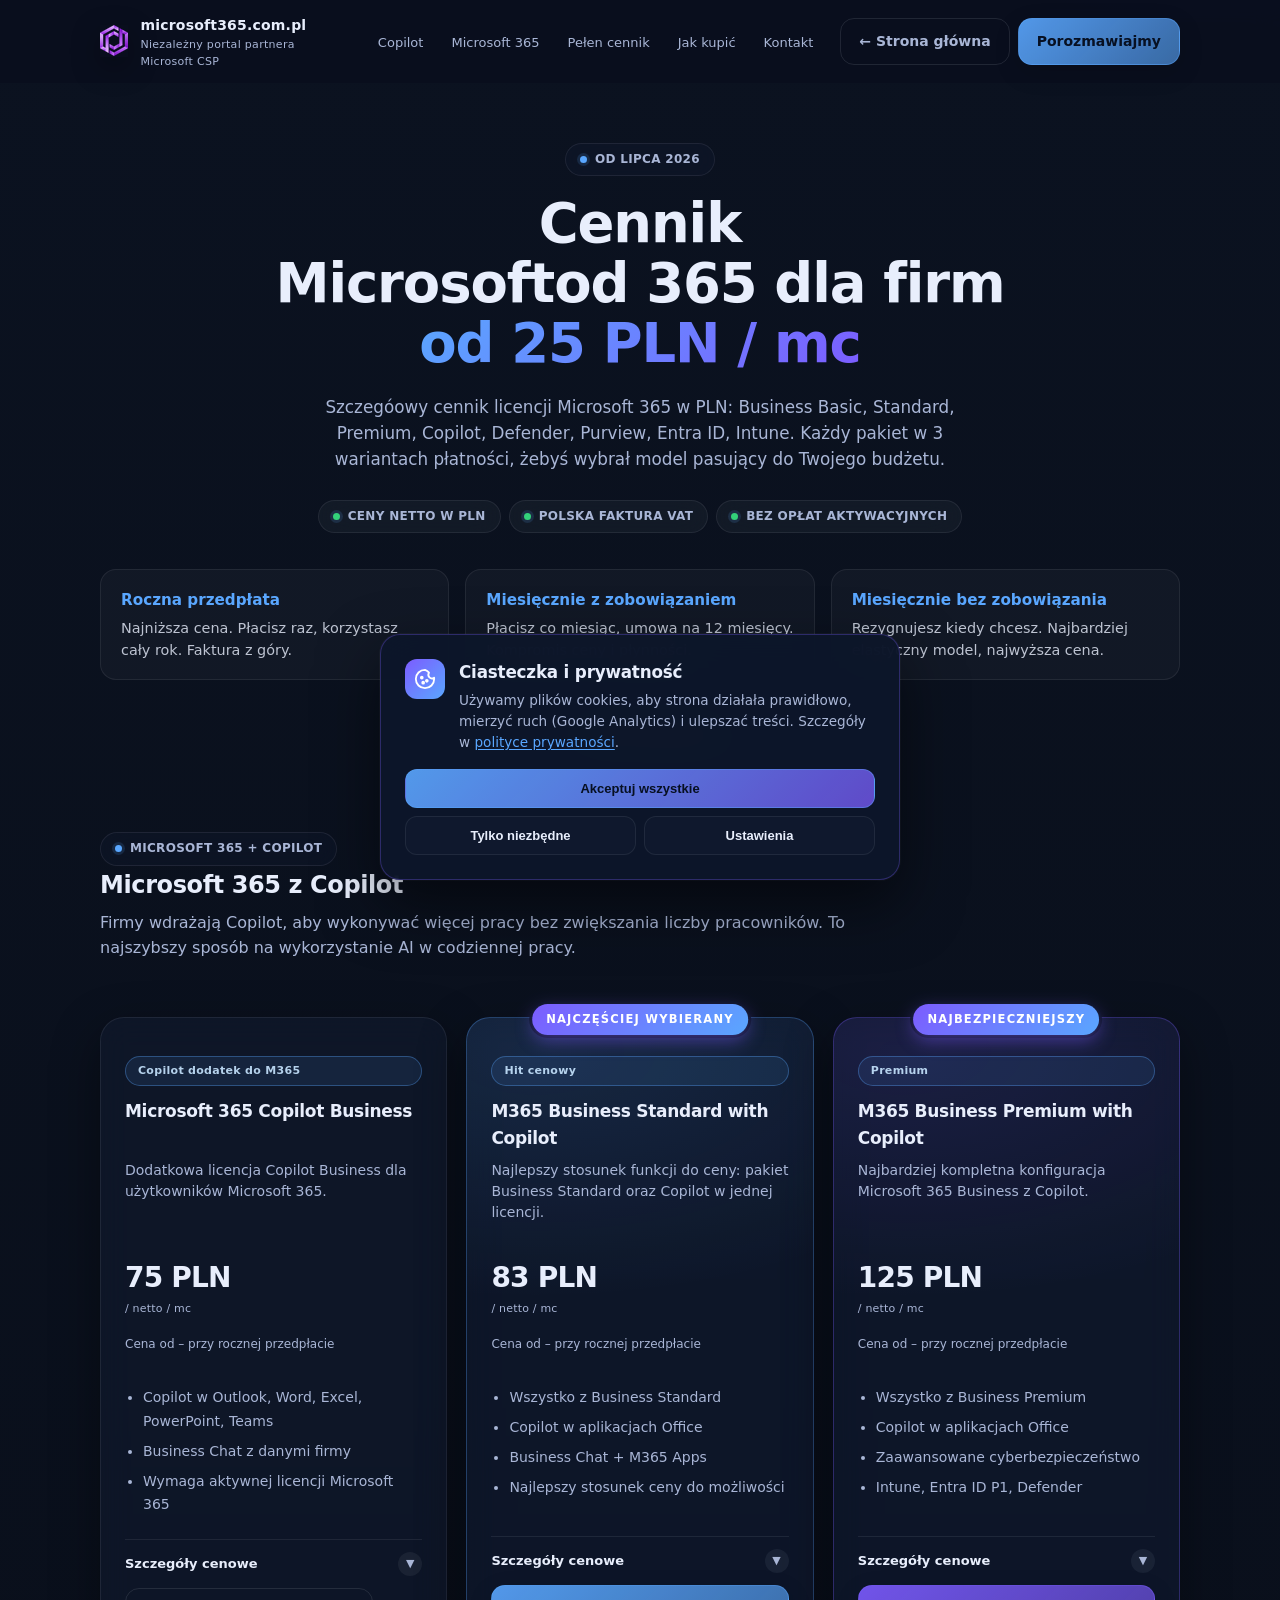
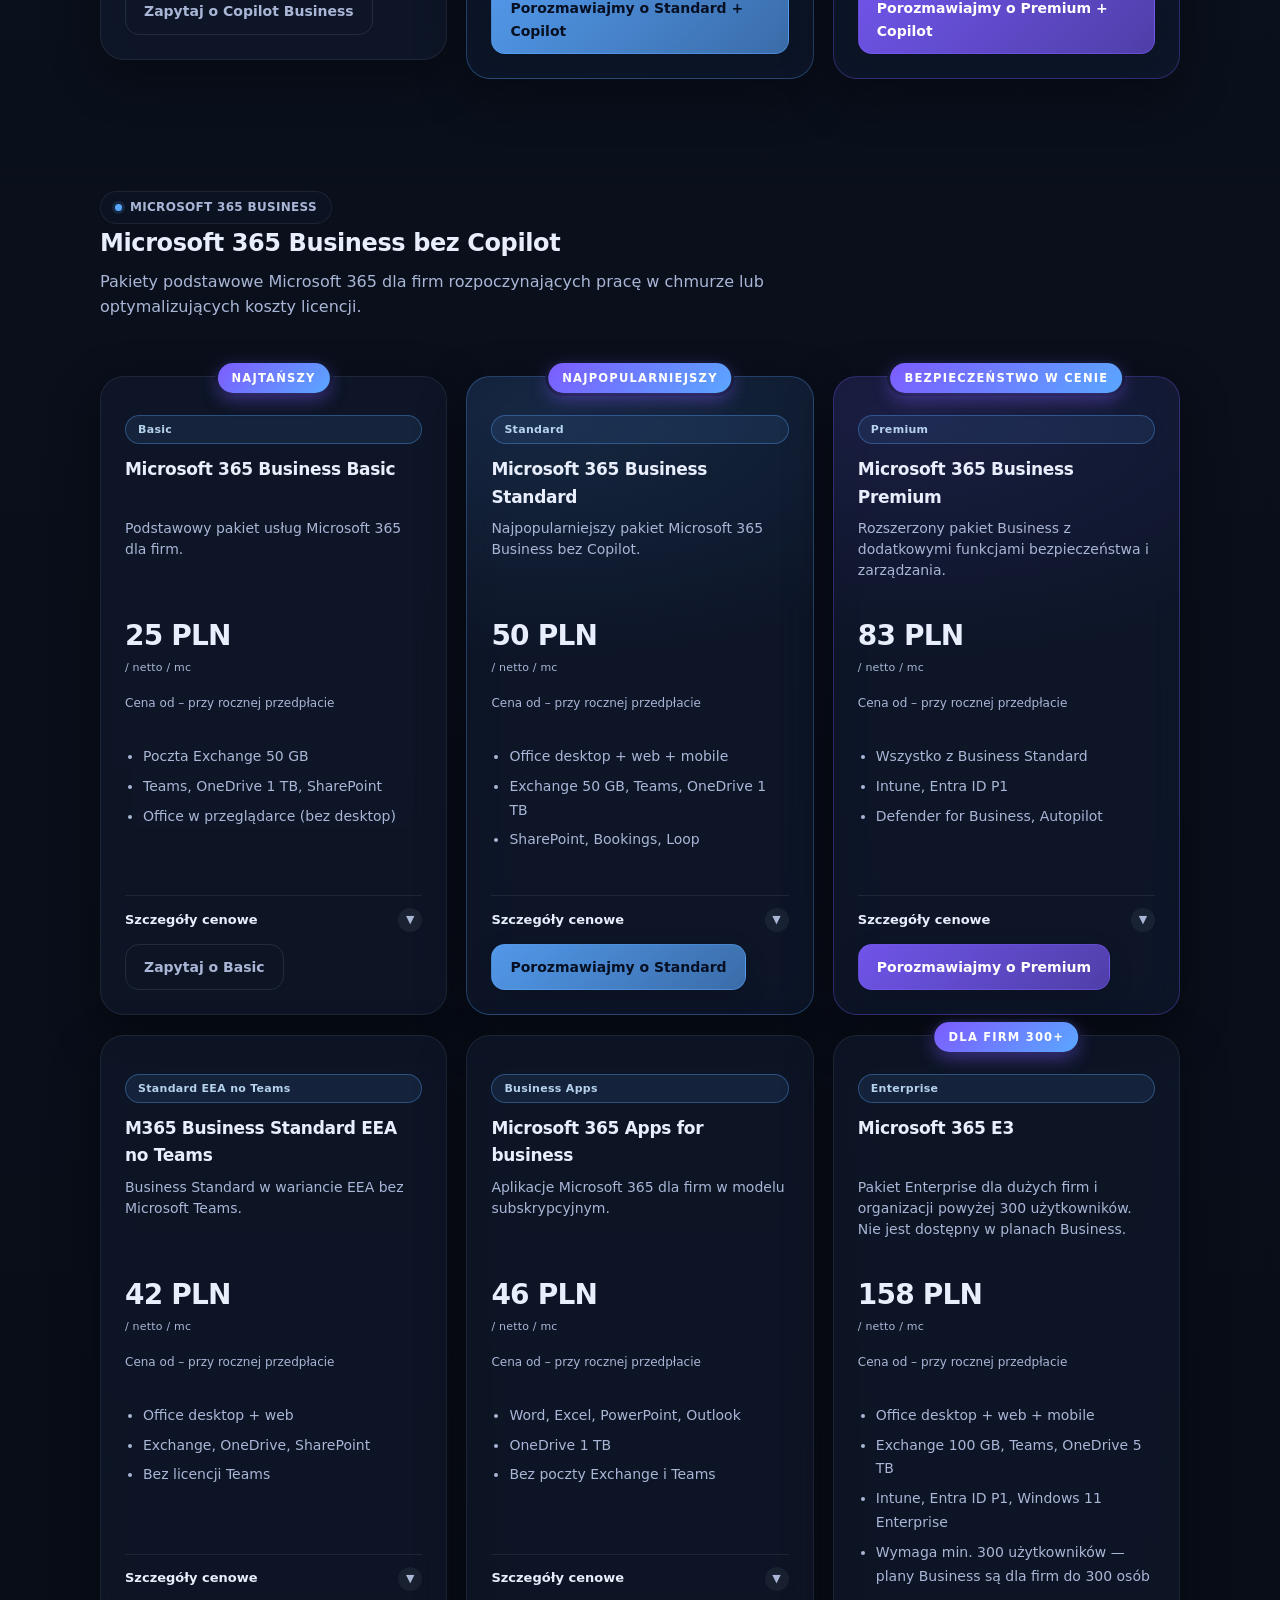
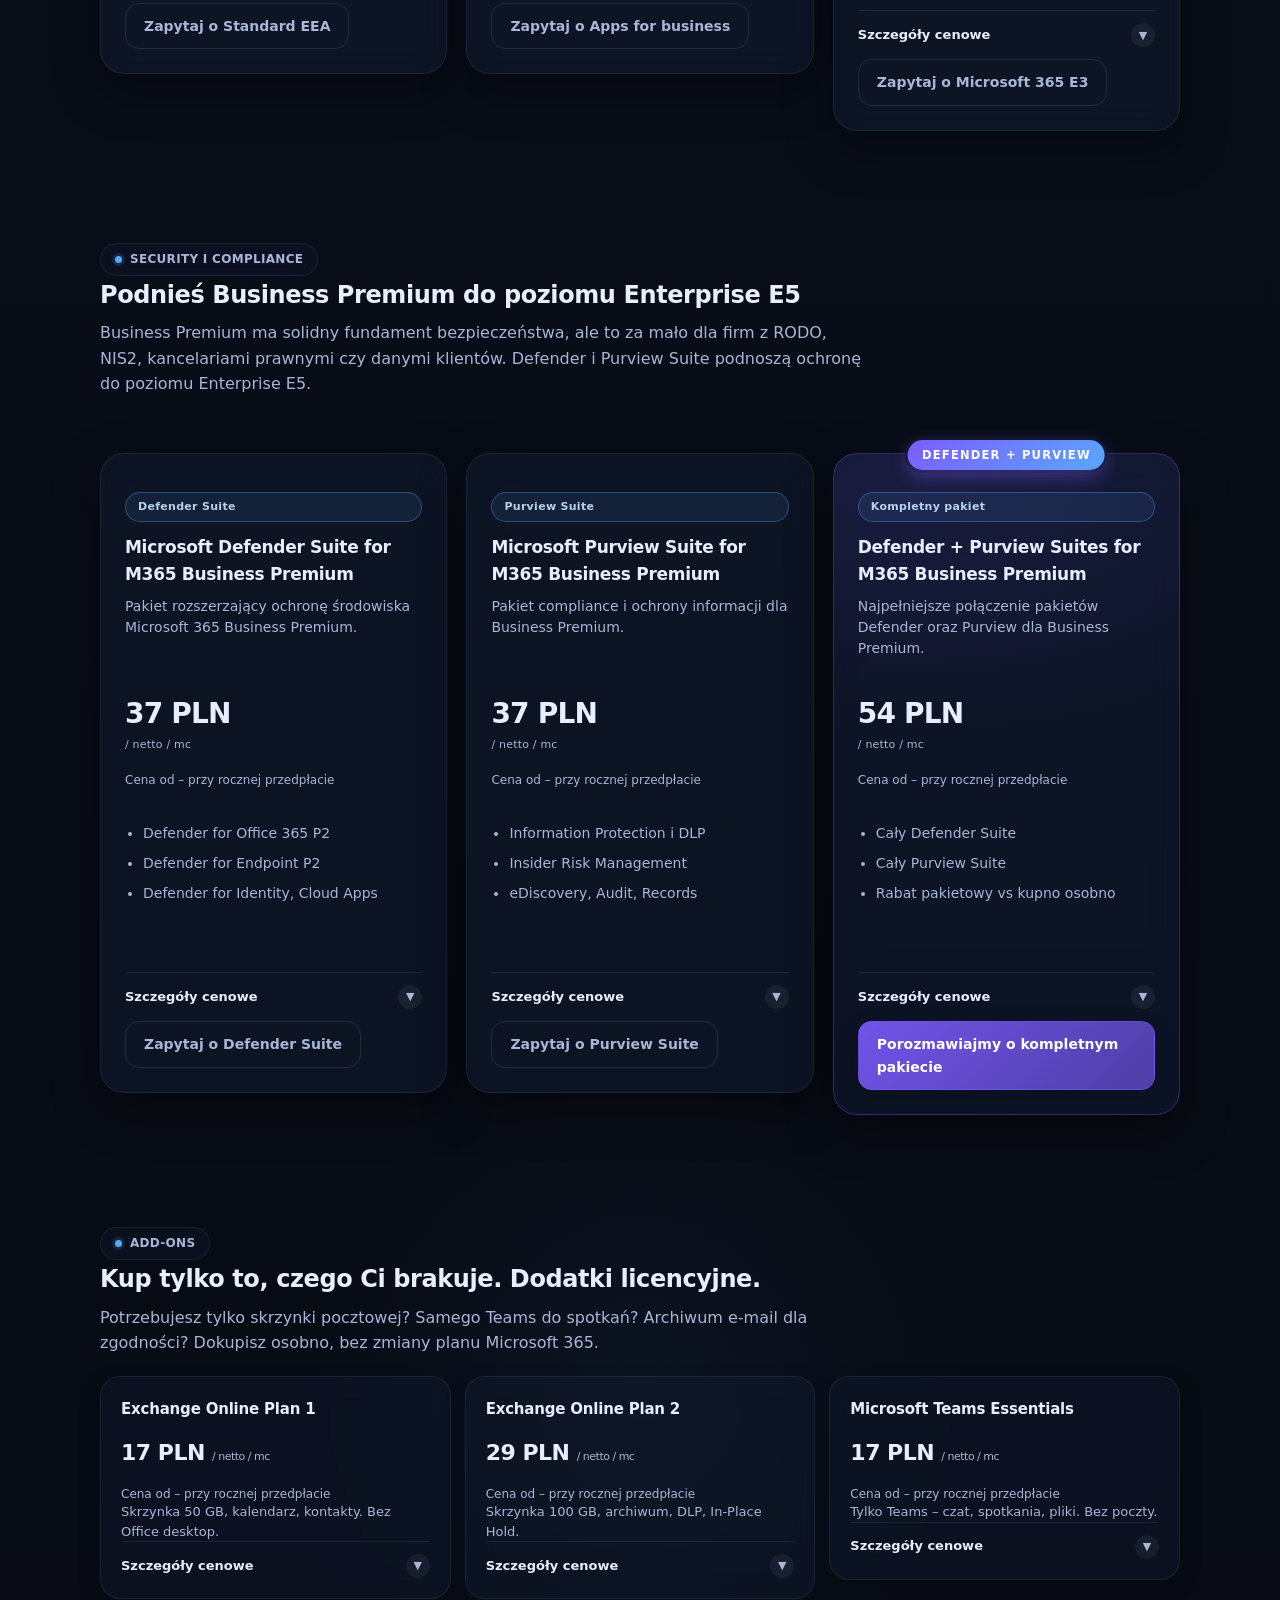
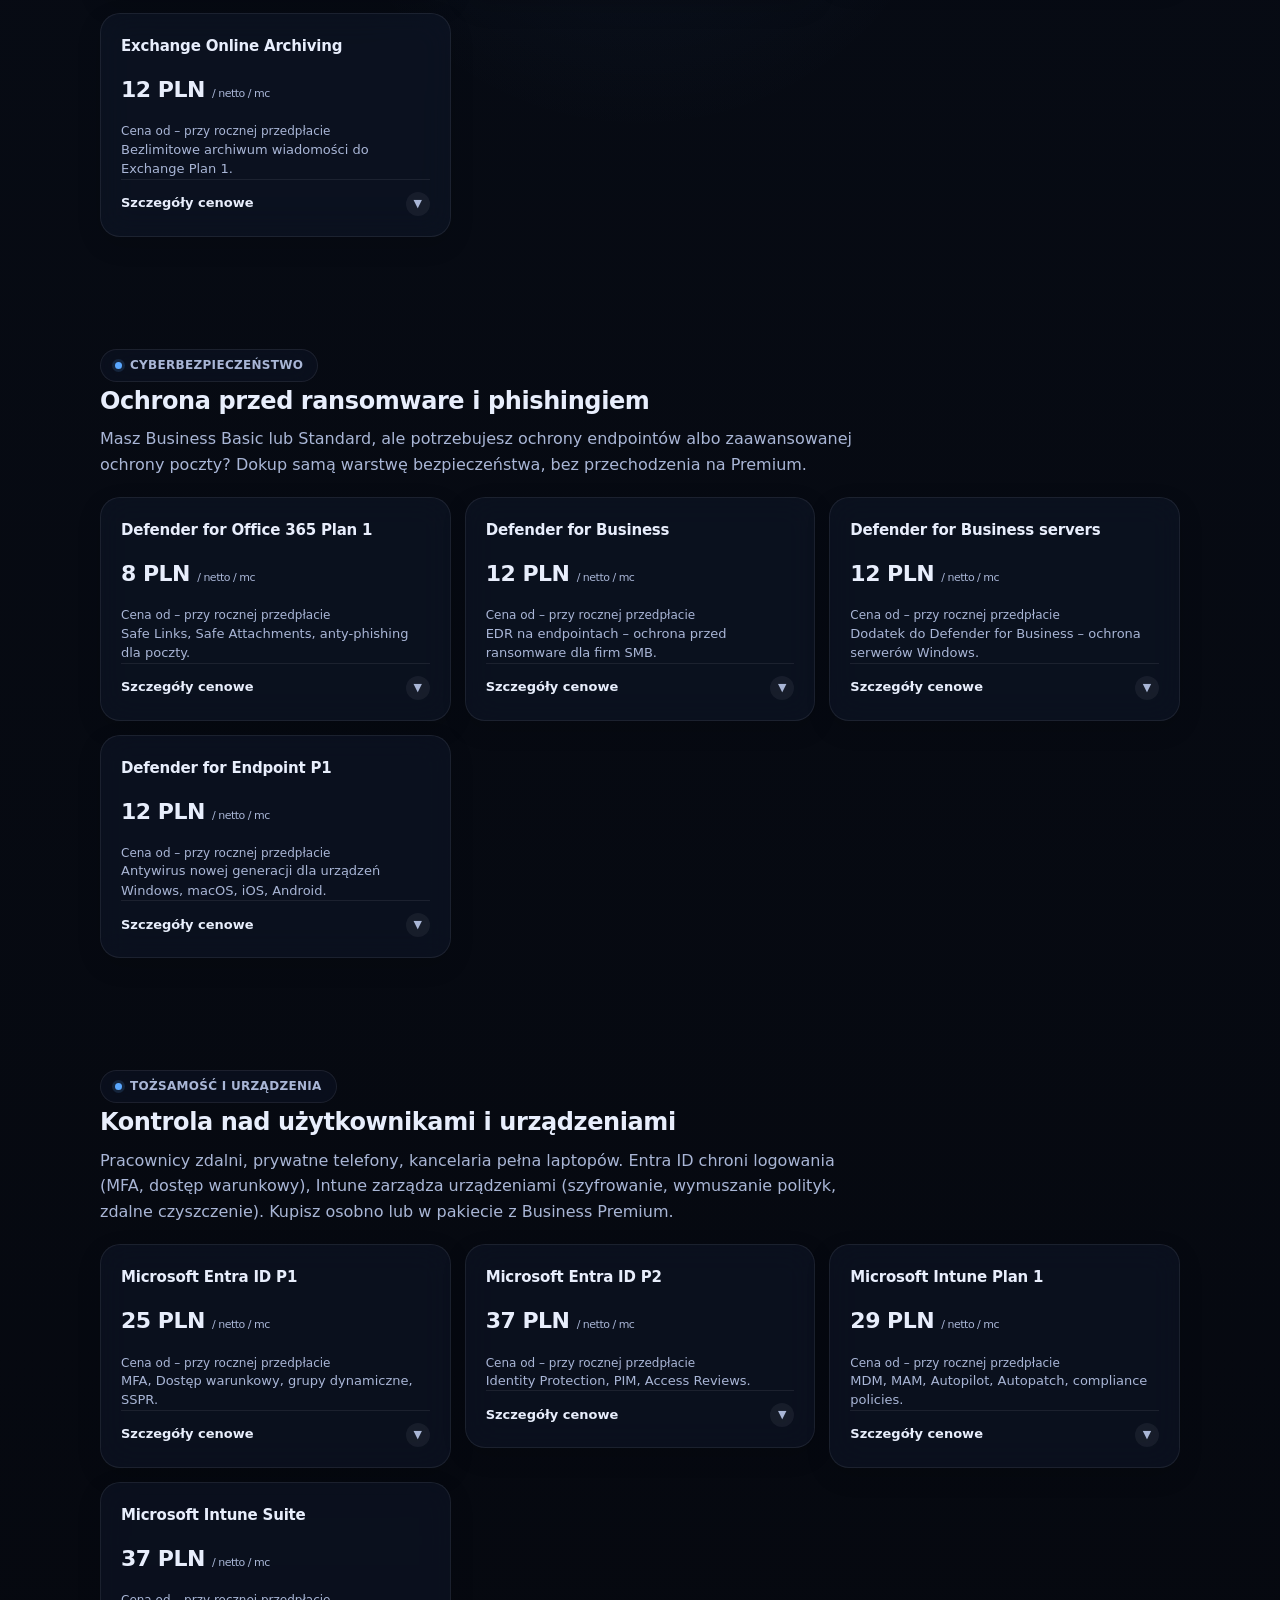
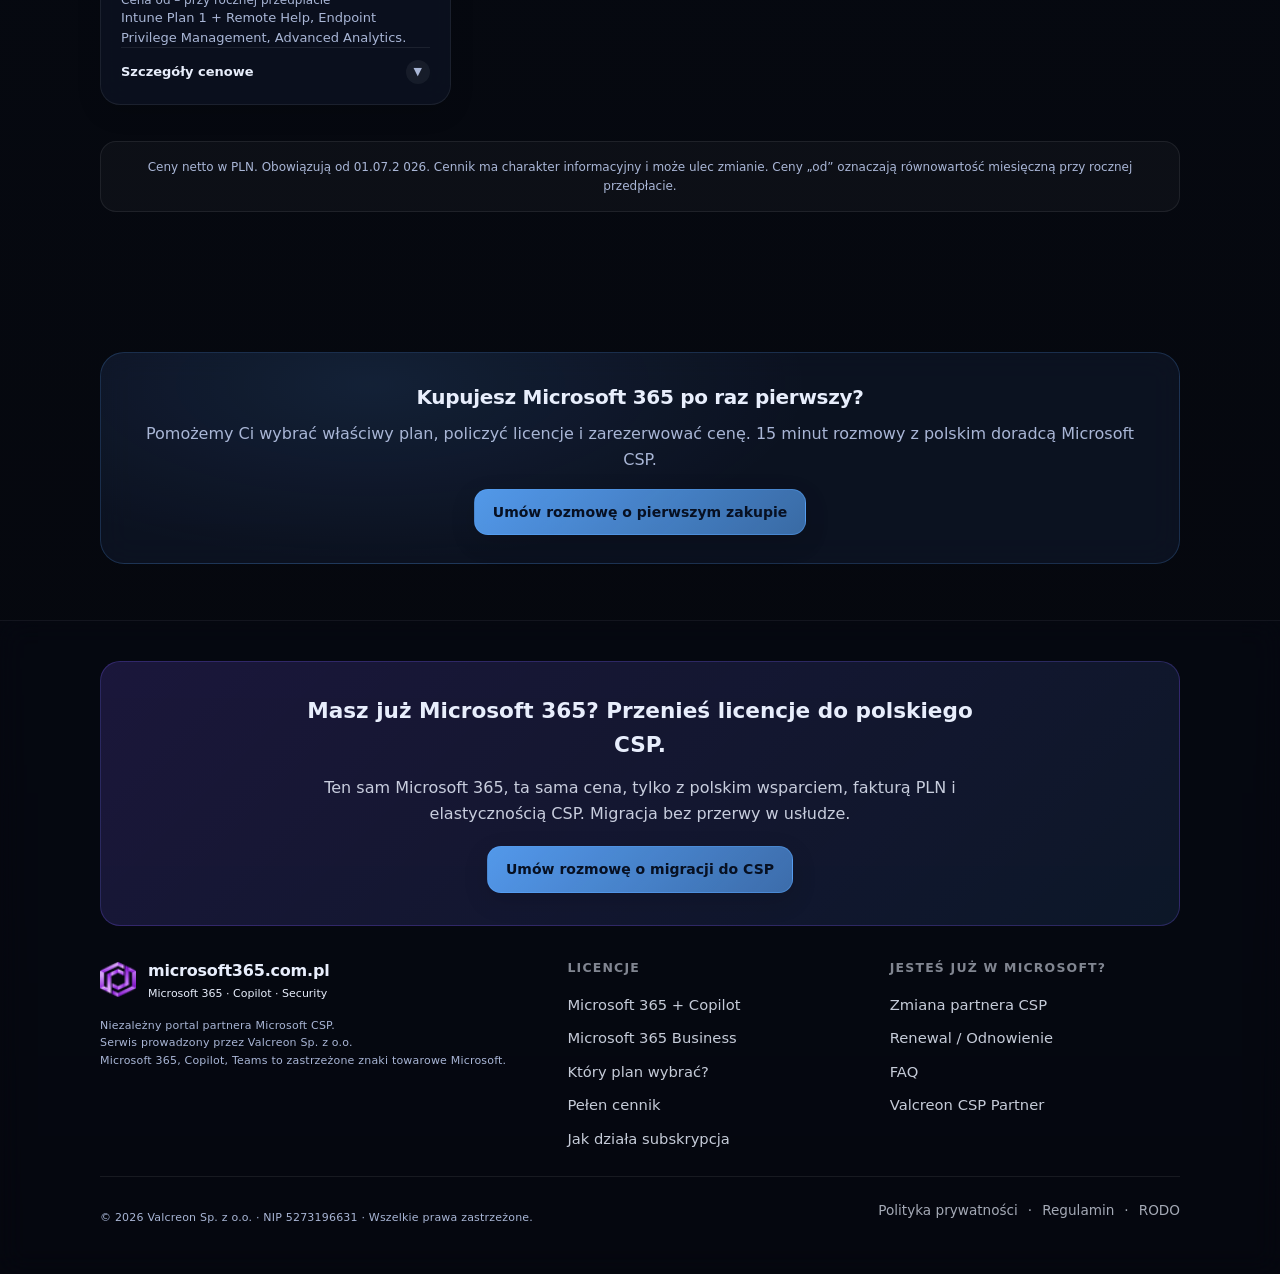
==== commit 72159315: "Update pricing section text in cennik.html" ====
--- a/cennik.html
+++ b/cennik.html
@@ -127,7 +127,7 @@
 <section id="cennik-hero" style="padding:60px 0 20px;">
   <div class="container">
     <div style="max-width:820px;margin:0 auto;text-align:center;">
-      <span class="pill" style="margin-bottom:18px;"><span class="dot"></span> Cennik od lipca 2026</span>
+      <span class="pill" style="margin-bottom:18px;"><span class="dot"></span>Od lipca 2026</span>
       <h1 style="font-size:clamp(2rem,5vw,3.4rem);line-height:1.1;letter-spacing:-.02em;margin:0 0 20px;">
         Cennik Microsoftod&nbsp;365&nbsp;dla&nbsp;firm <span style="background:linear-gradient(135deg,var(--accent),var(--accent2));-webkit-background-clip:text;background-clip:text;color:transparent;">od&nbsp;25&nbsp;PLN&nbsp;/&nbsp;mc</span>
       </h1>
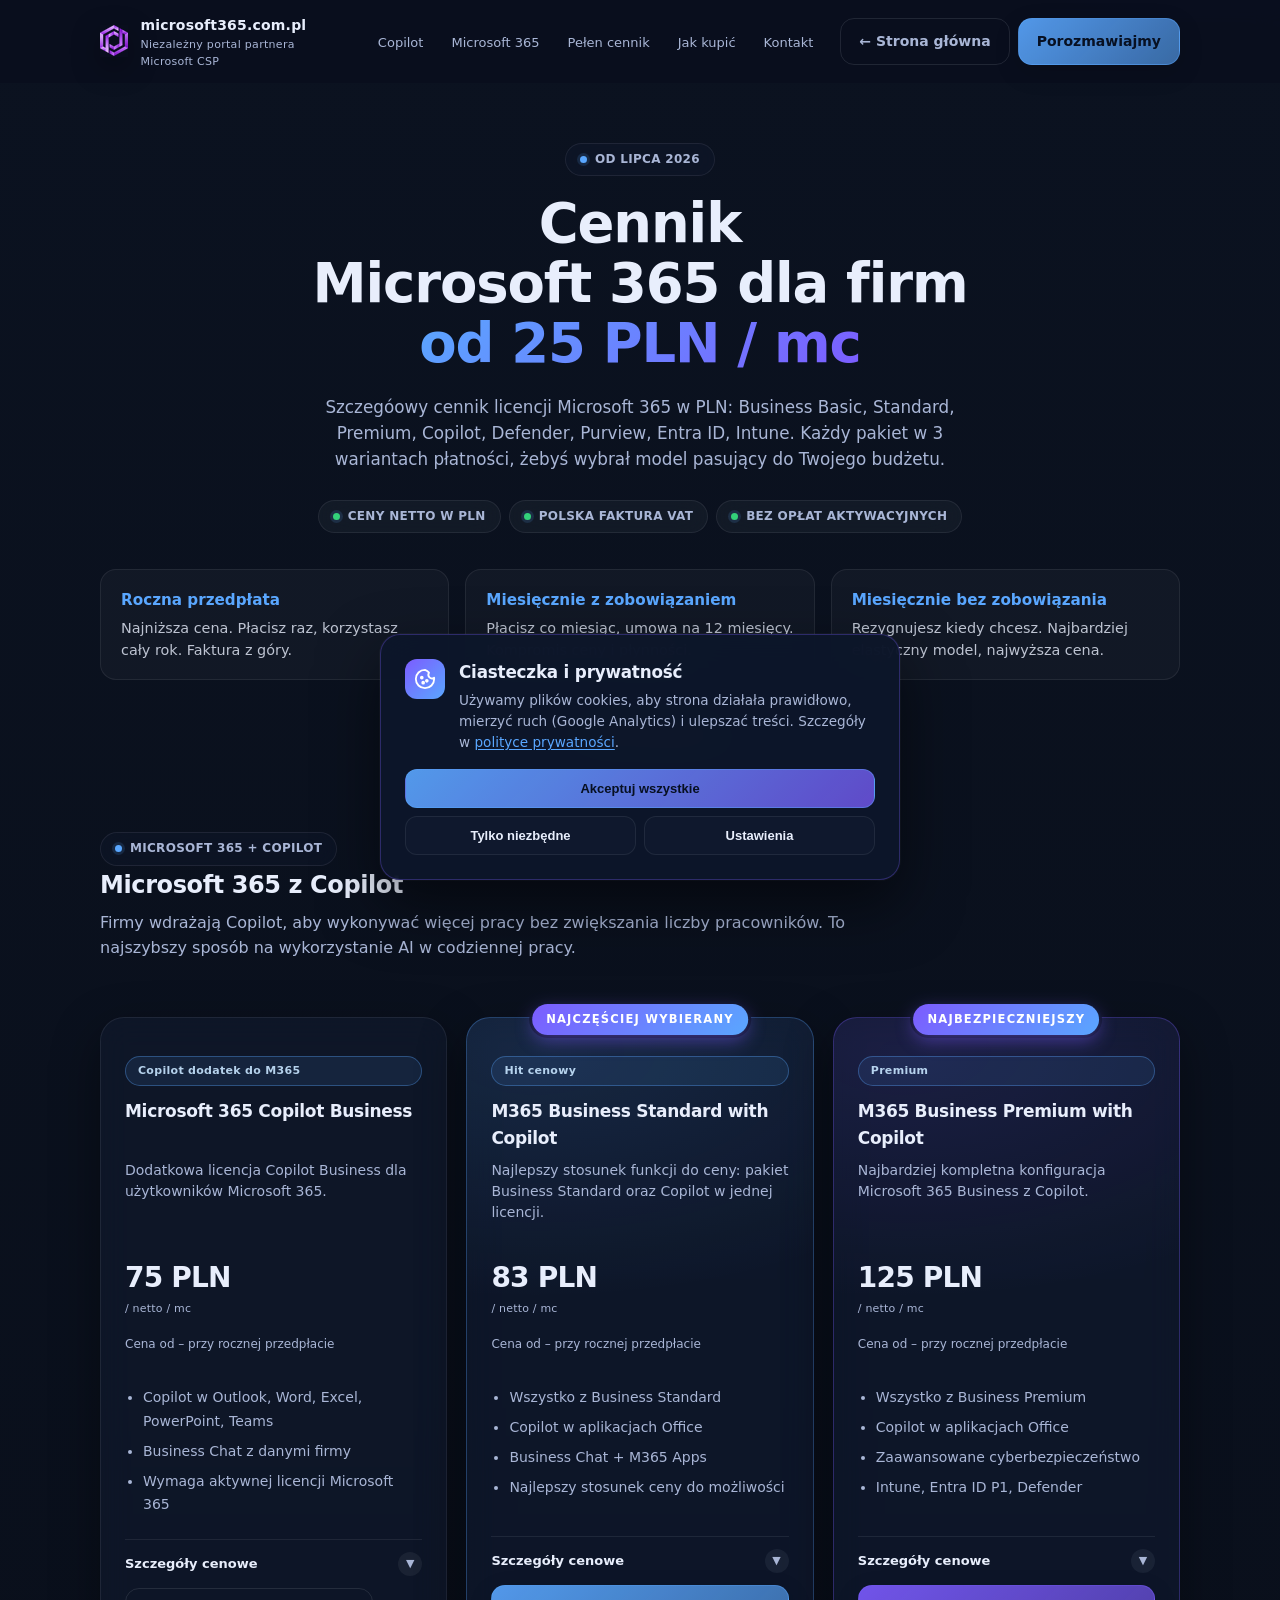
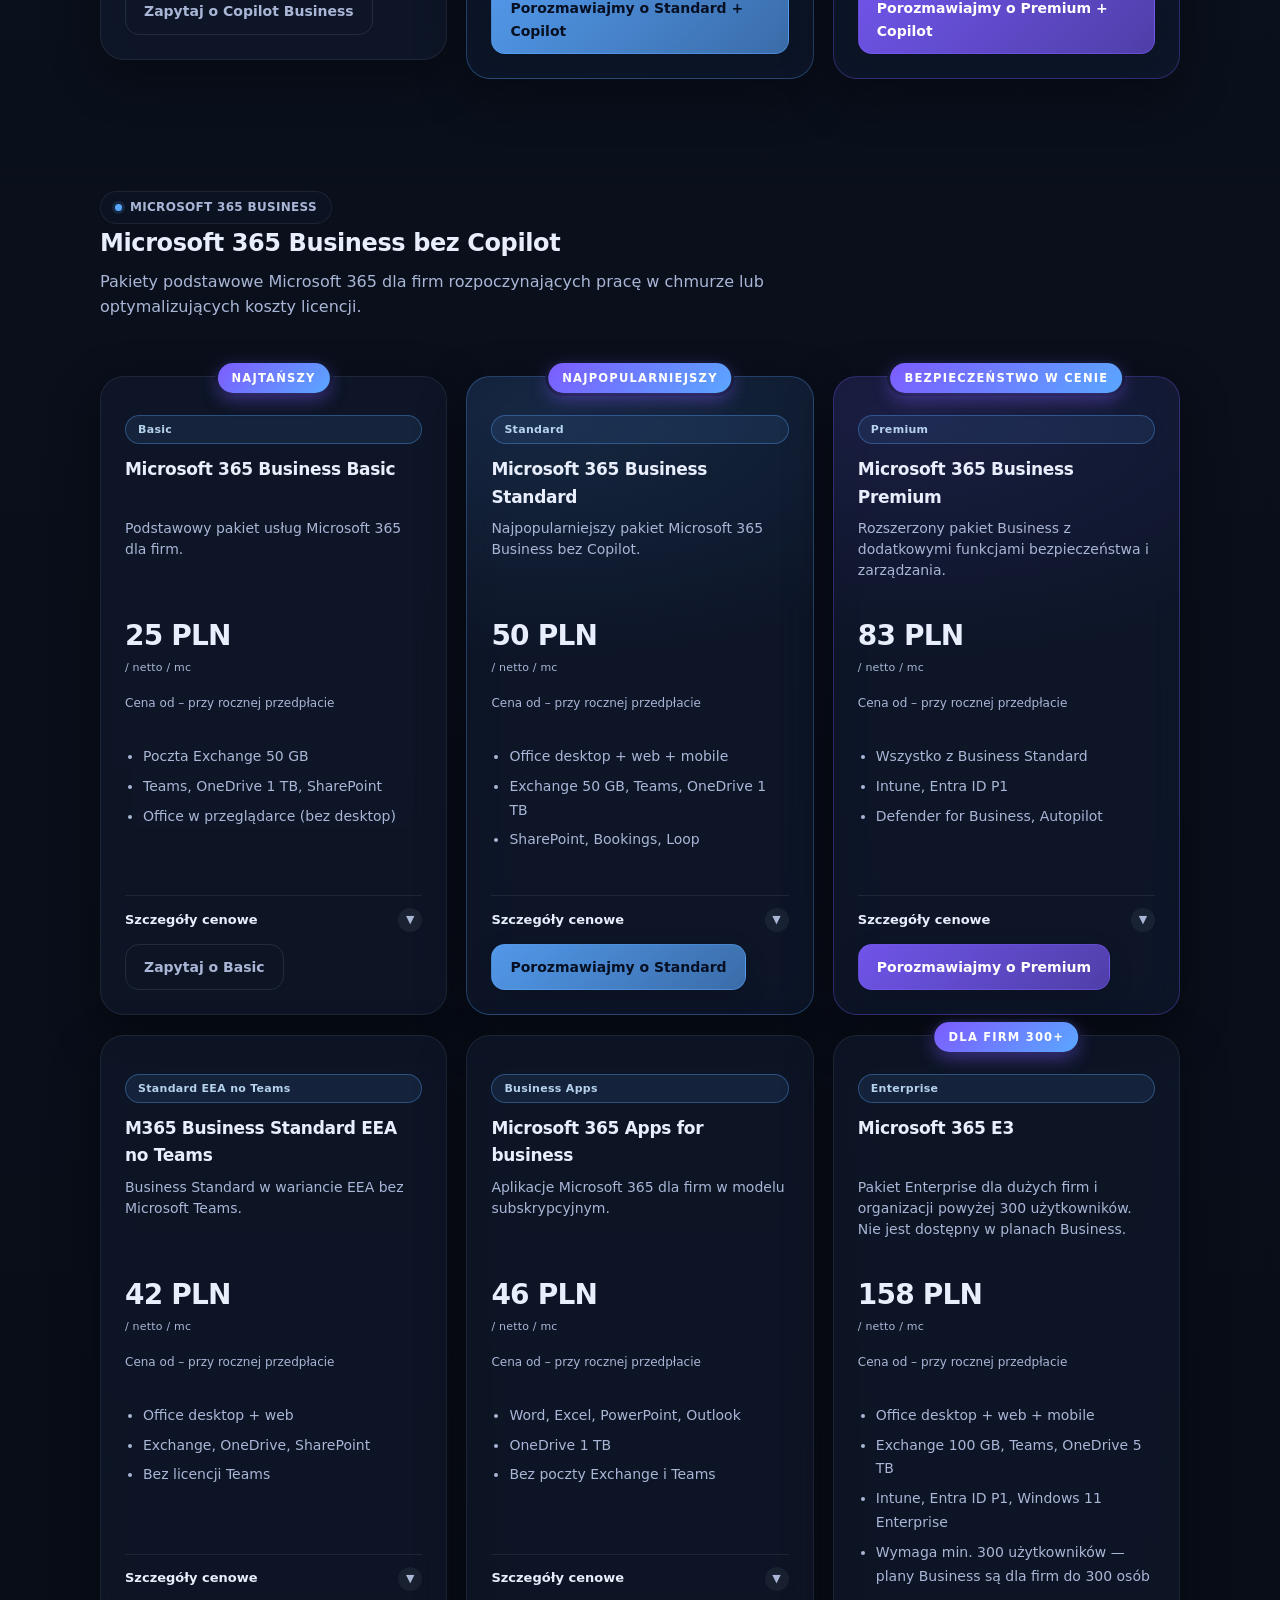
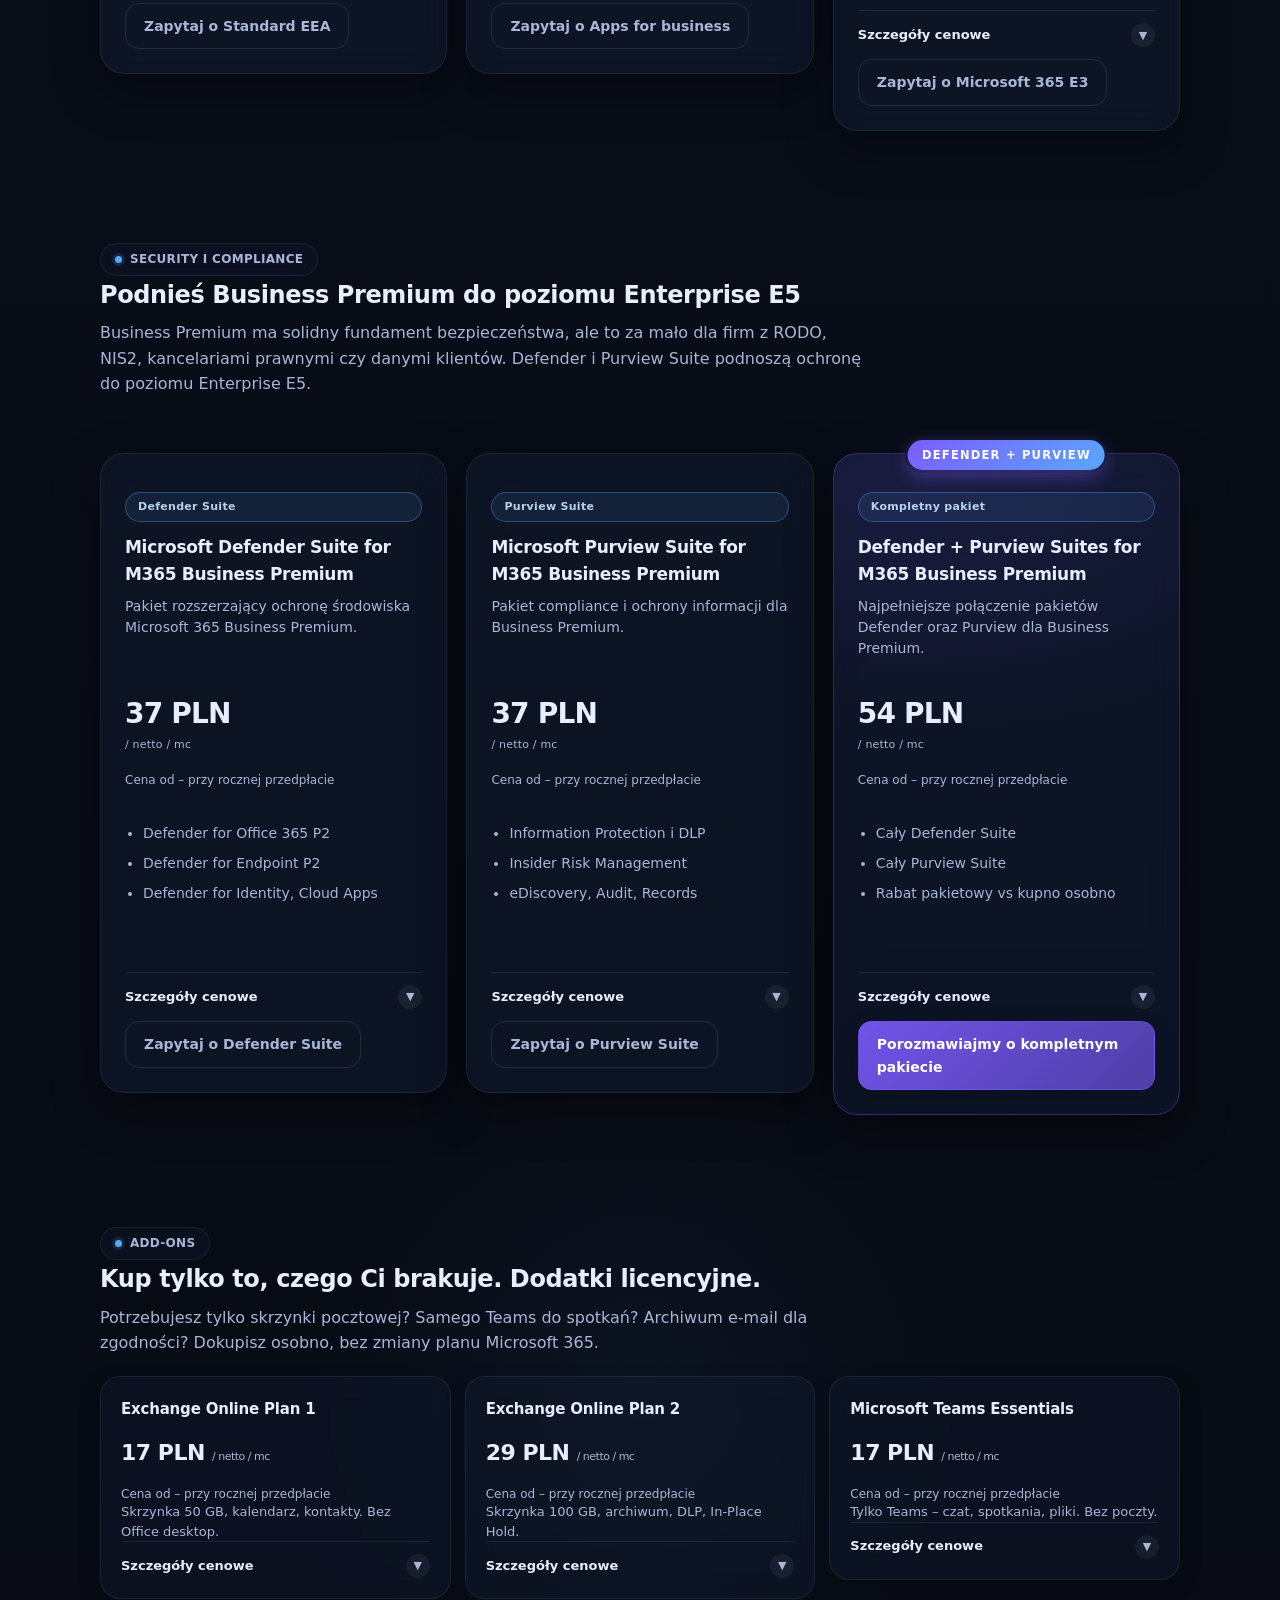
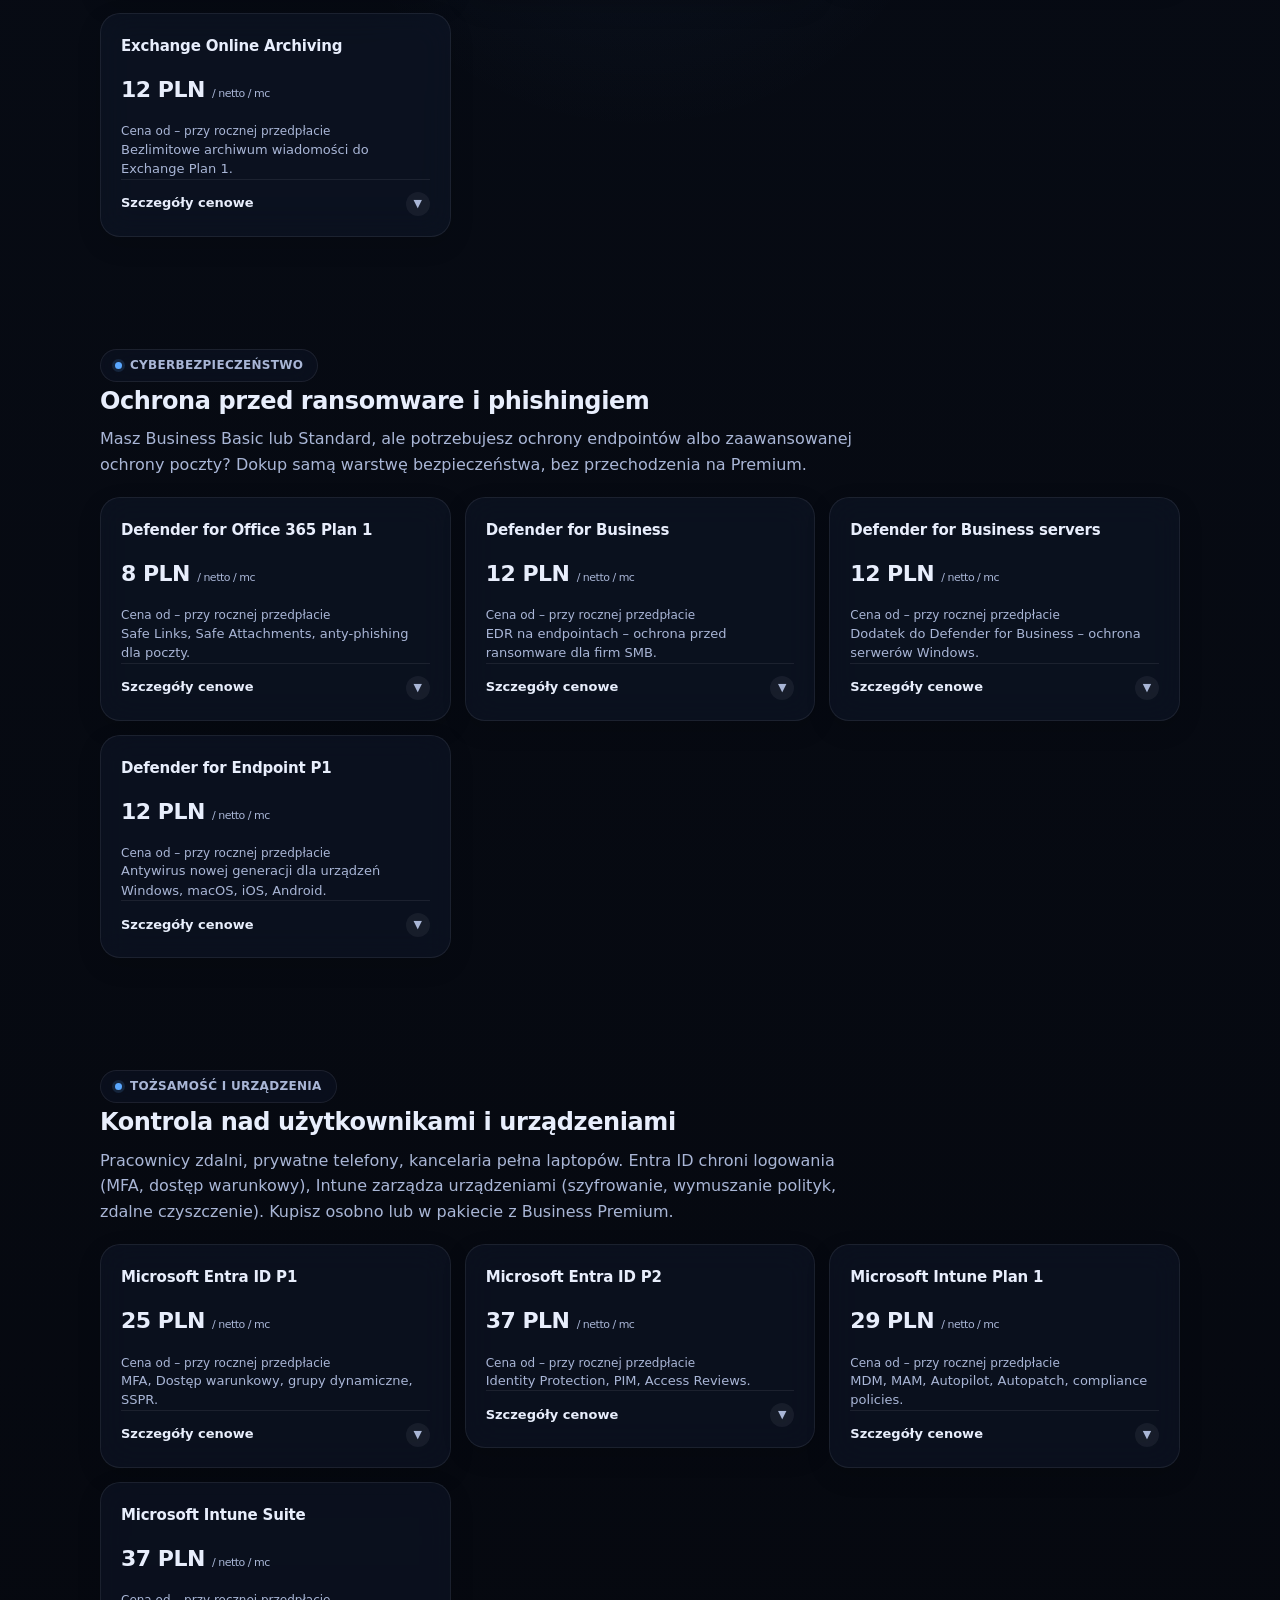
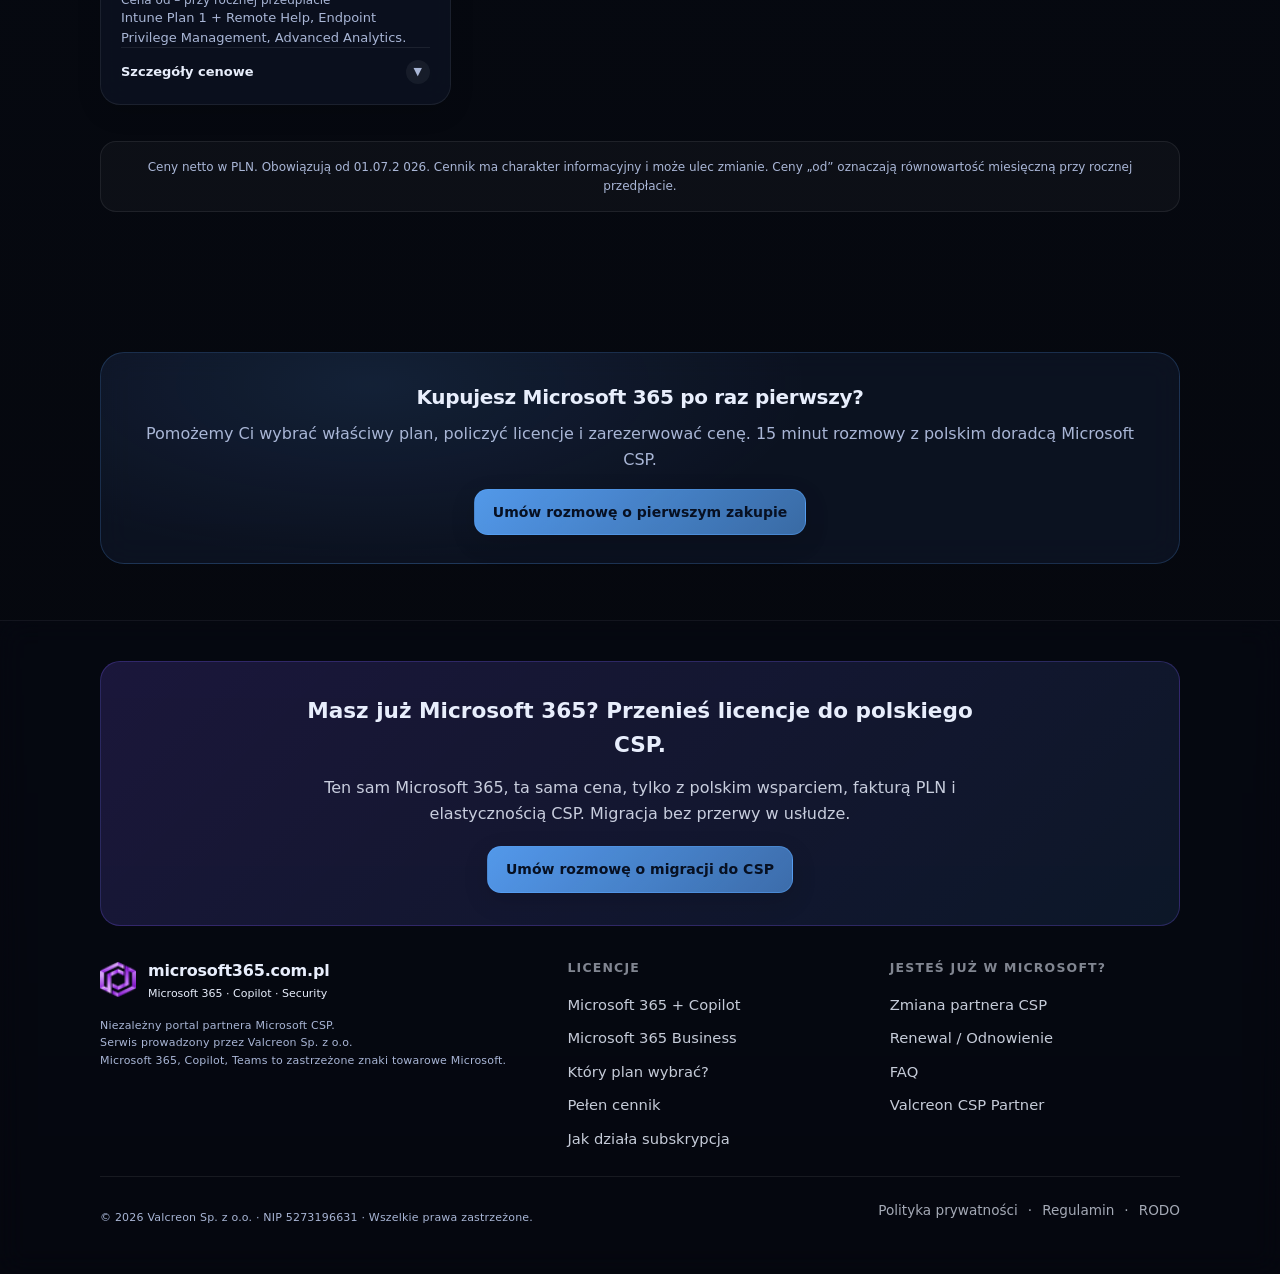
==== commit 7cfcf3b8: "Fix typo in 'Microsoft 365' heading" ====
--- a/cennik.html
+++ b/cennik.html
@@ -129,7 +129,7 @@
     <div style="max-width:820px;margin:0 auto;text-align:center;">
       <span class="pill" style="margin-bottom:18px;"><span class="dot"></span>Od lipca 2026</span>
       <h1 style="font-size:clamp(2rem,5vw,3.4rem);line-height:1.1;letter-spacing:-.02em;margin:0 0 20px;">
-        Cennik Microsoftod&nbsp;365&nbsp;dla&nbsp;firm <span style="background:linear-gradient(135deg,var(--accent),var(--accent2));-webkit-background-clip:text;background-clip:text;color:transparent;">od&nbsp;25&nbsp;PLN&nbsp;/&nbsp;mc</span>
+        Cennik Microsoft&nbsp;365&nbsp;dla&nbsp;firm <span style="background:linear-gradient(135deg,var(--accent),var(--accent2));-webkit-background-clip:text;background-clip:text;color:transparent;">od&nbsp;25&nbsp;PLN&nbsp;/&nbsp;mc</span>
       </h1>
       <p class="lead" style="max-width:680px;margin:0 auto 28px;font-size:1.05rem;line-height:1.55;">
         Szczegóowy cennik licencji Microsoft 365 w PLN: Business Basic, Standard, Premium, Copilot, Defender, Purview, Entra ID, Intune. Każdy pakiet w 3 wariantach płatności, żebyś wybrał model pasujący do Twojego budżetu.
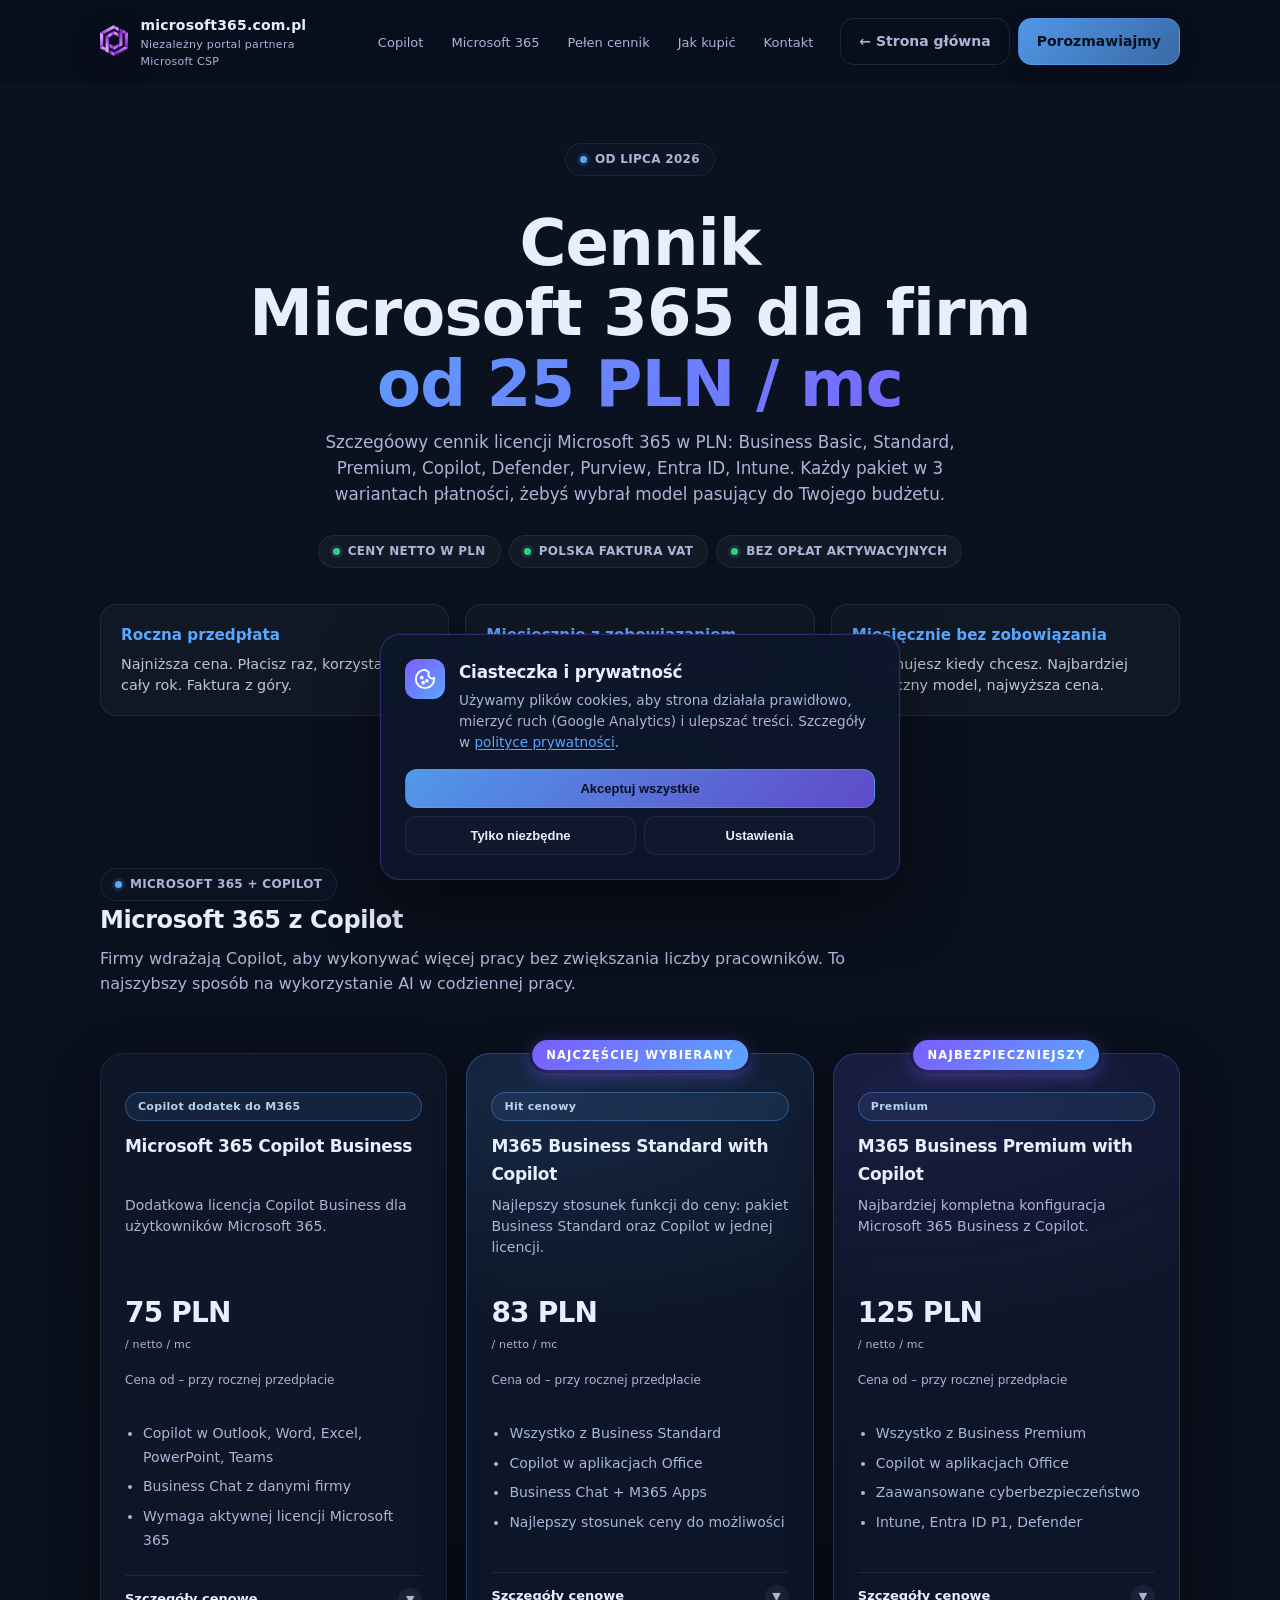
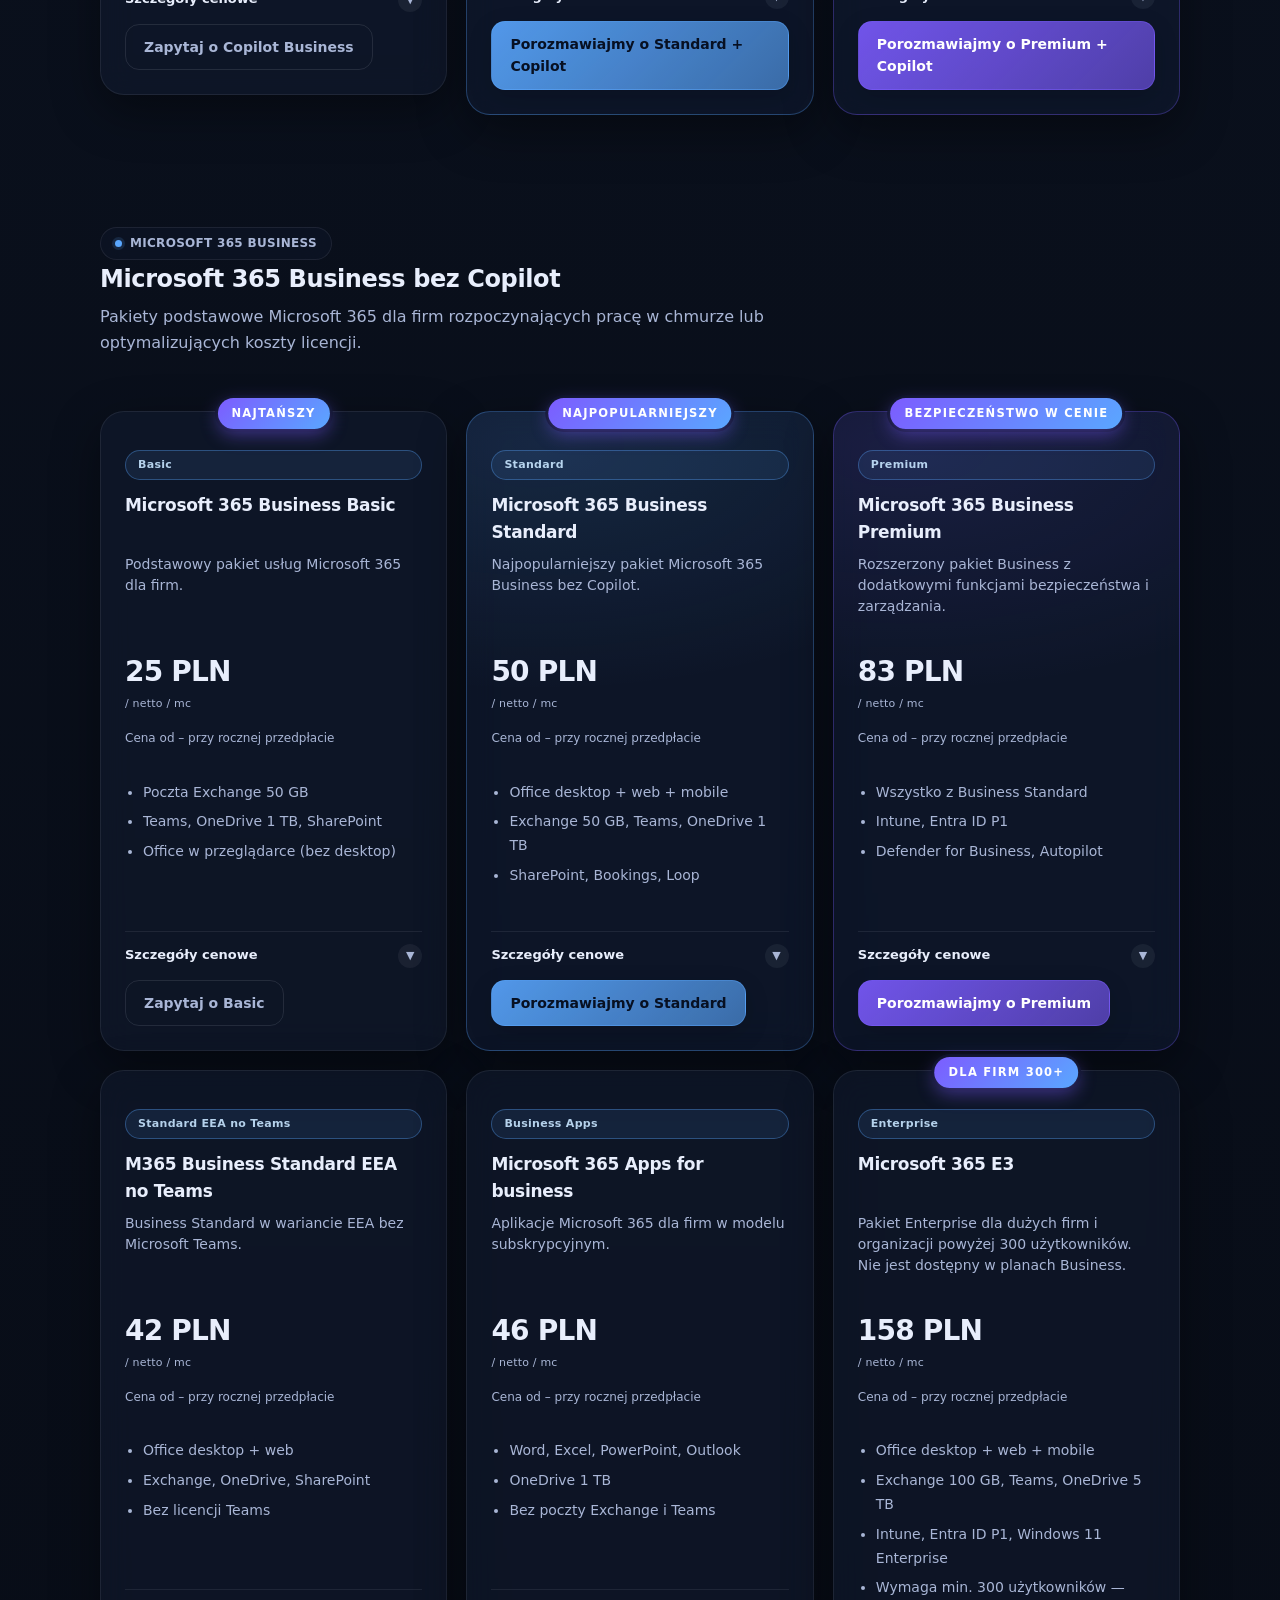
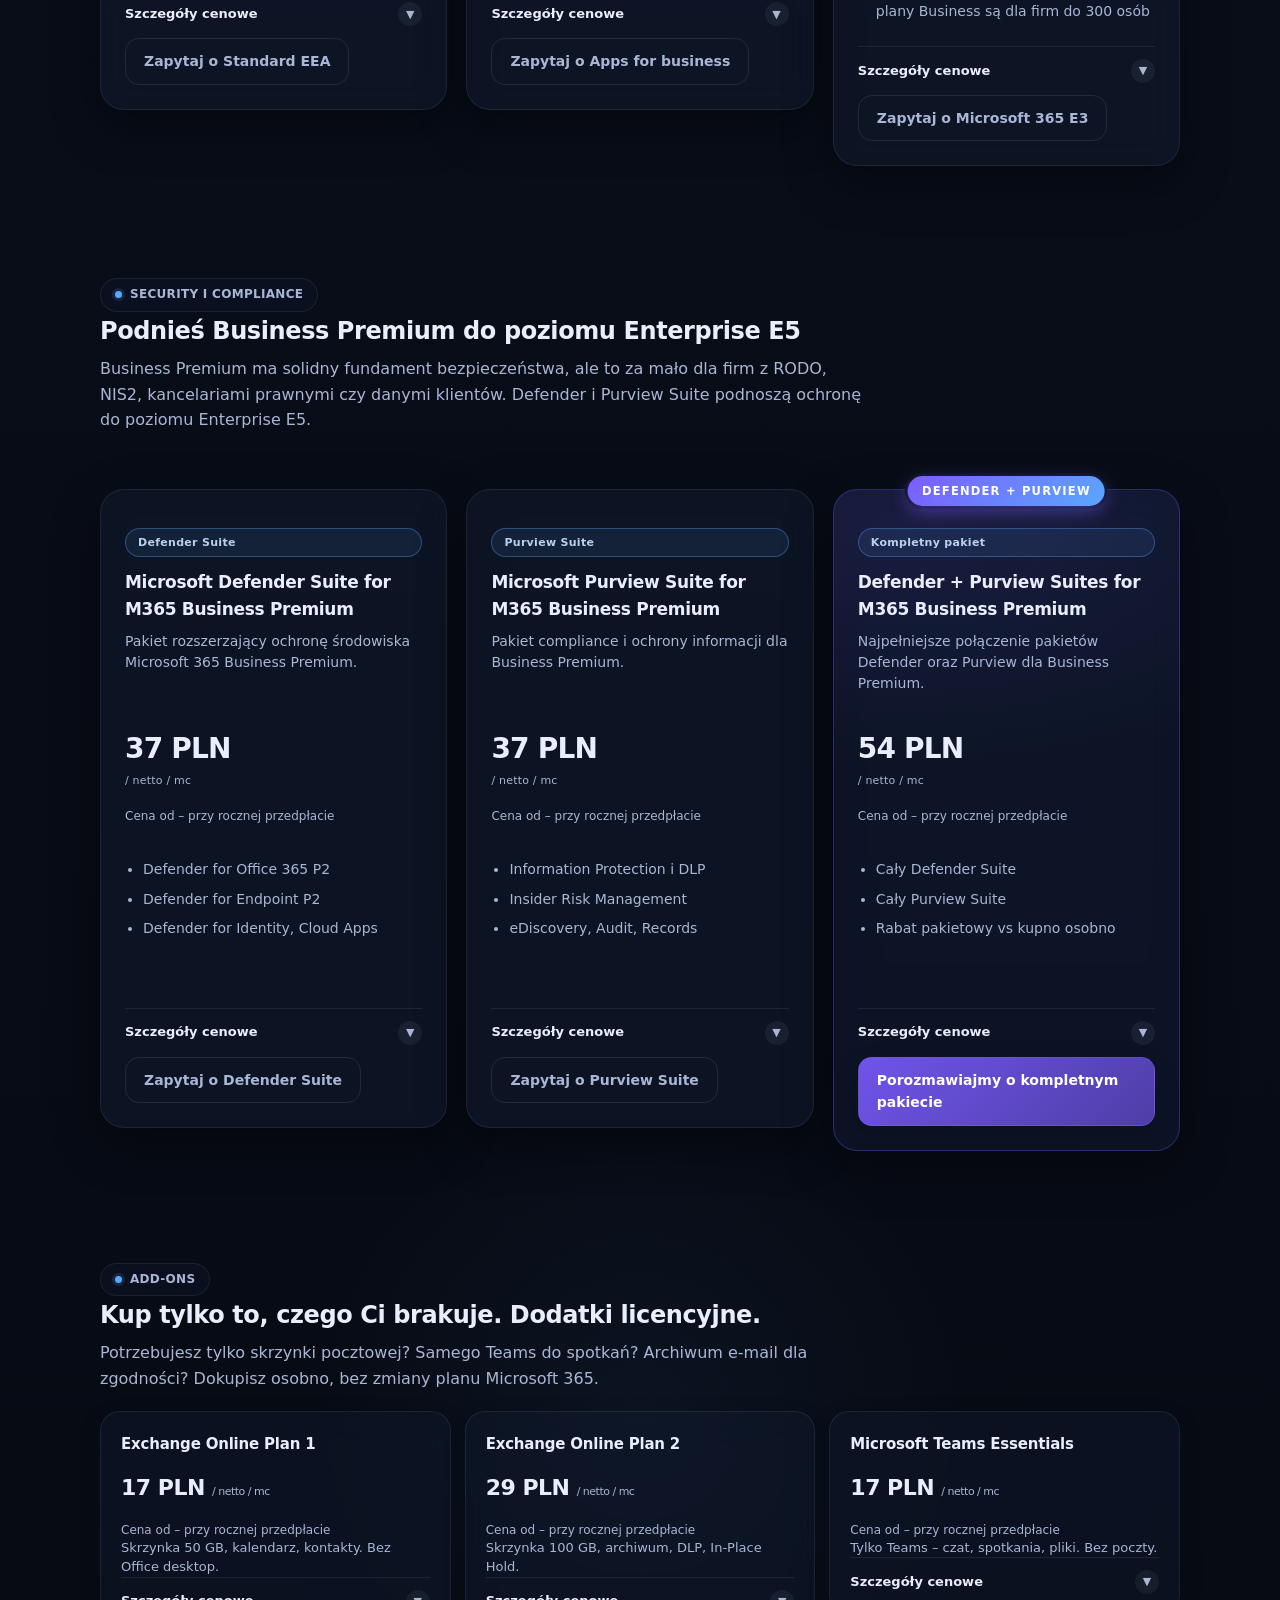
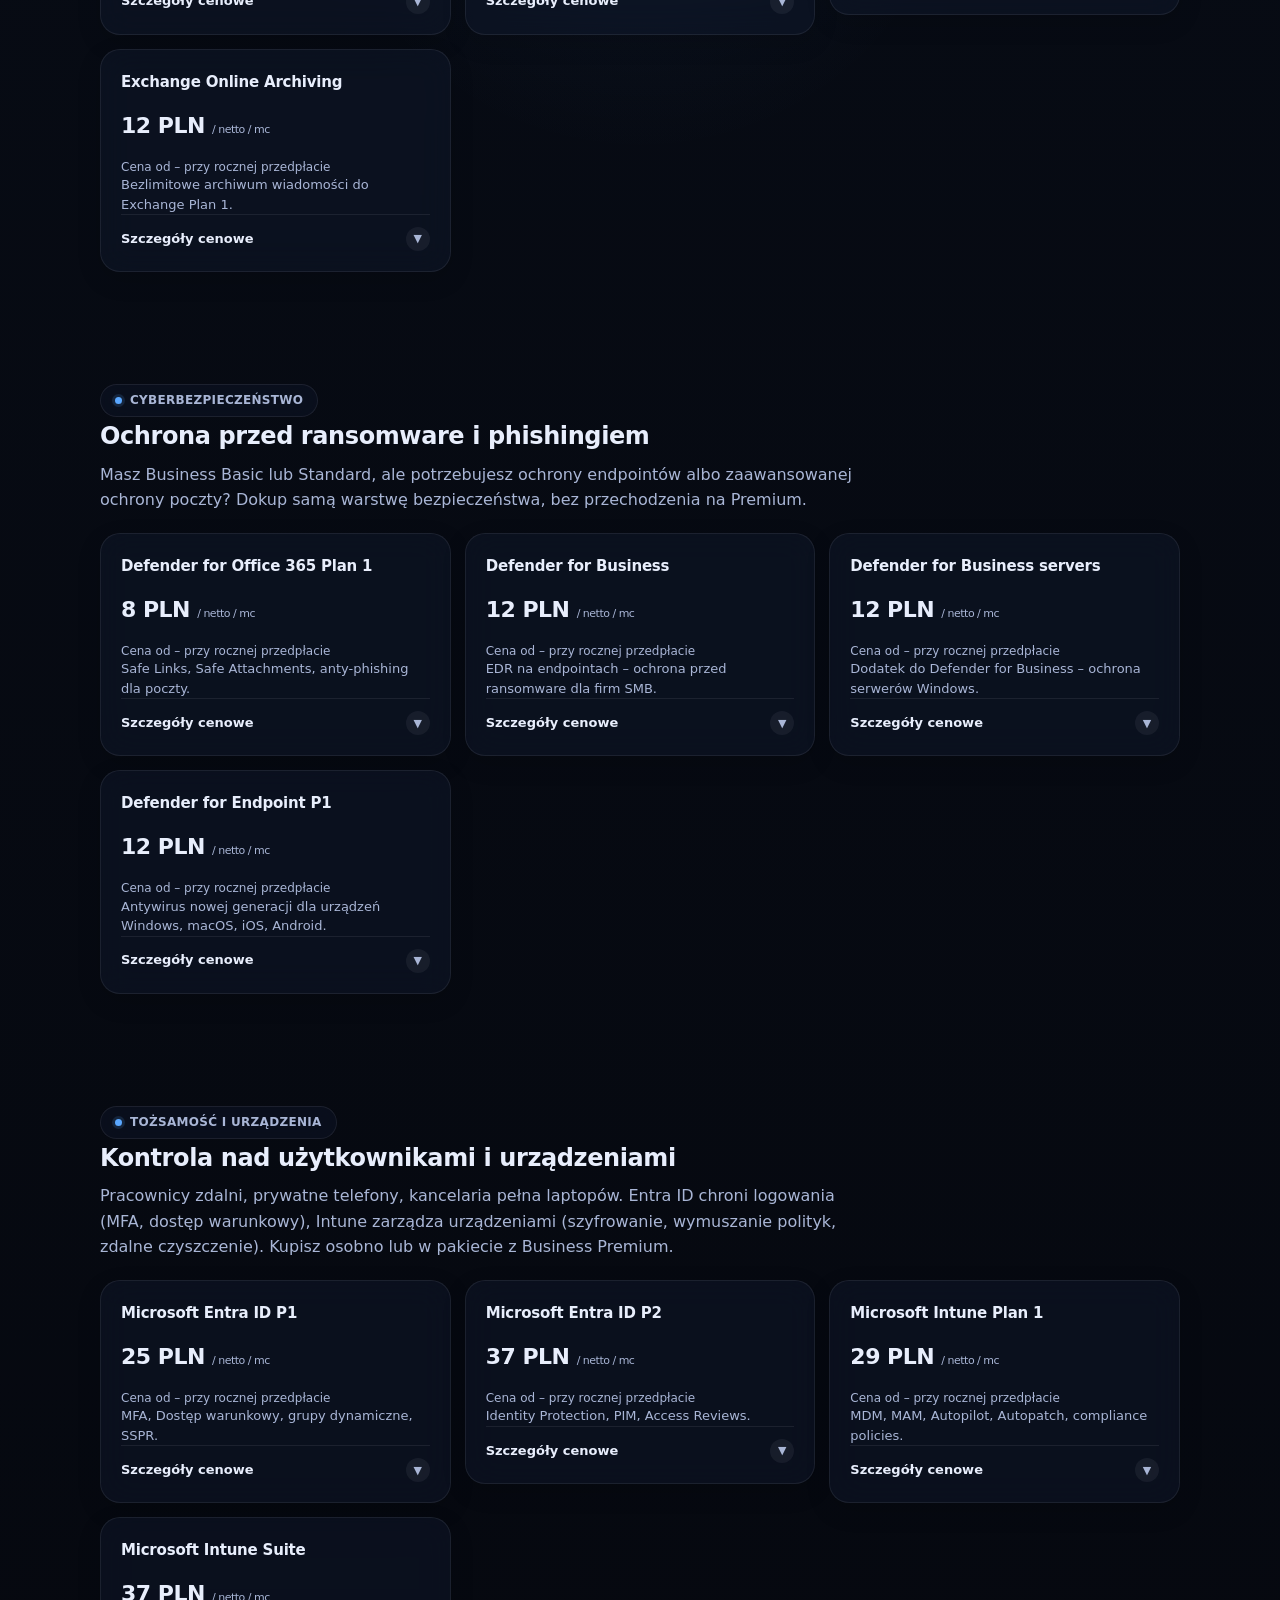
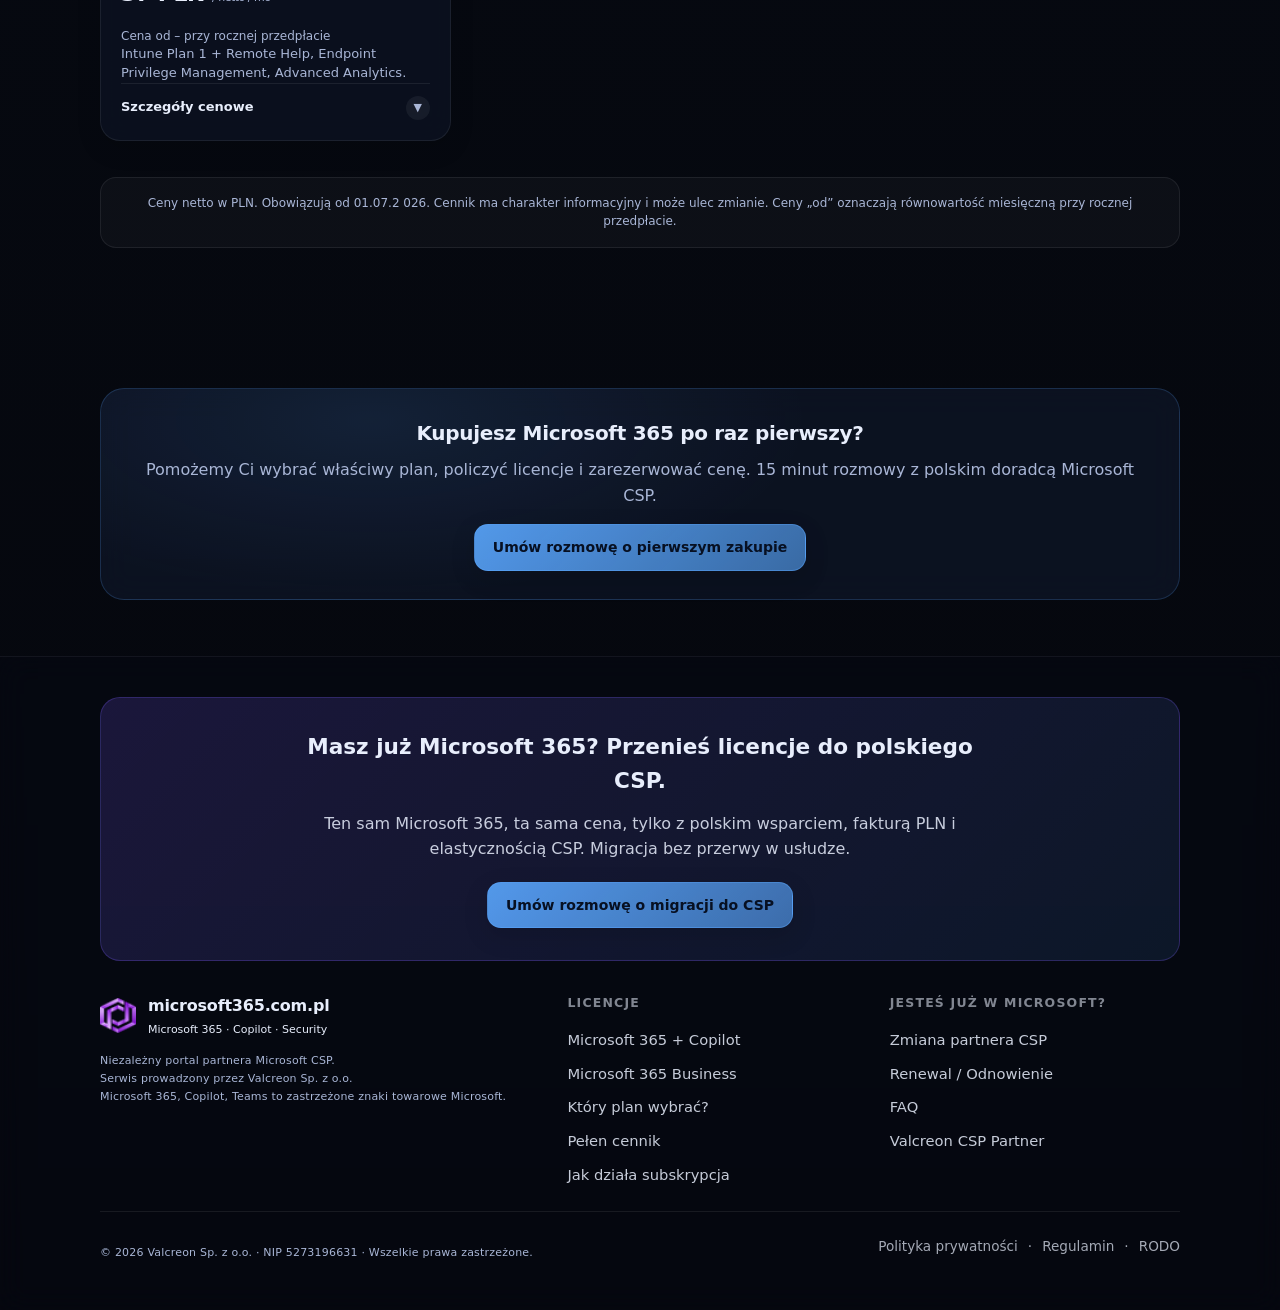
==== commit bdc6da4b: "Update cennik.html" ====
--- a/cennik.html
+++ b/cennik.html
@@ -69,6 +69,10 @@
 .footCta h3{margin:0 auto 12px!important;max-width:720px}
 .footCta p{margin:0 auto 20px!important;max-width:640px!important;opacity:.85}
 .footCta .btn{display:inline-flex!important;margin:0 auto!important}
+
+.heroTitle{font-size:clamp(2rem,5vw,4rem);line-height:1.1;font-weight:800;}
+.line1,.line2,.heroPrice{display:block;}
+.heroPrice{background:linear-gradient(135deg,var(--accent),var(--accent2));-webkit-background-clip:text;background-clip:text;color:transparent;}
 
 </style>
 </head>
@@ -128,9 +132,11 @@
   <div class="container">
     <div style="max-width:820px;margin:0 auto;text-align:center;">
       <span class="pill" style="margin-bottom:18px;"><span class="dot"></span>Od lipca 2026</span>
-      <h1 style="font-size:clamp(2rem,5vw,3.4rem);line-height:1.1;letter-spacing:-.02em;margin:0 0 20px;">
-        Cennik Microsoft&nbsp;365&nbsp;dla&nbsp;firm <span style="background:linear-gradient(135deg,var(--accent),var(--accent2));-webkit-background-clip:text;background-clip:text;color:transparent;">od&nbsp;25&nbsp;PLN&nbsp;/&nbsp;mc</span>
-      </h1>
+        <h1 class="heroTitle">
+        <span class="line1">Cennik</span>
+        <span class="line2">Microsoft 365 dla firm</span>
+        <span class="heroPrice">od 25 PLN / mc</span>
+        </h1>
       <p class="lead" style="max-width:680px;margin:0 auto 28px;font-size:1.05rem;line-height:1.55;">
         Szczegóowy cennik licencji Microsoft 365 w PLN: Business Basic, Standard, Premium, Copilot, Defender, Purview, Entra ID, Intune. Każdy pakiet w 3 wariantach płatności, żebyś wybrał model pasujący do Twojego budżetu.
       </p>
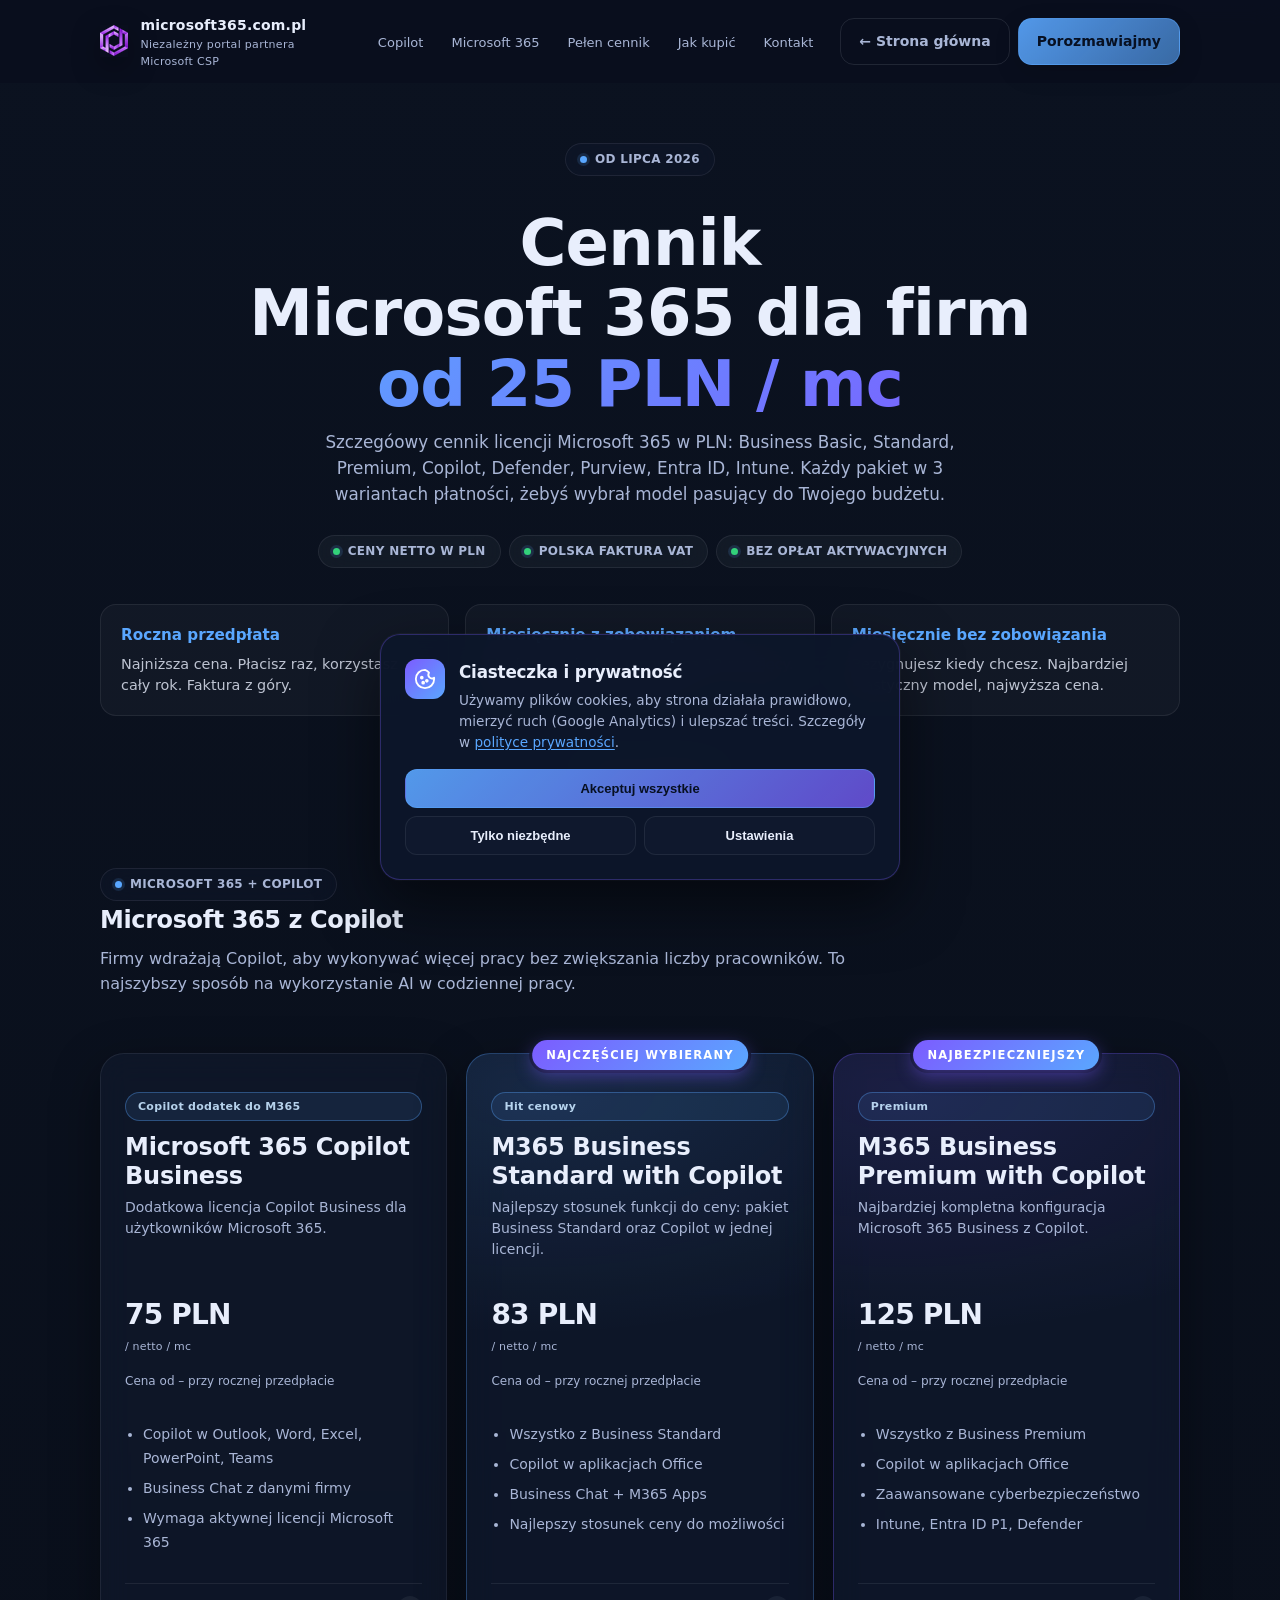
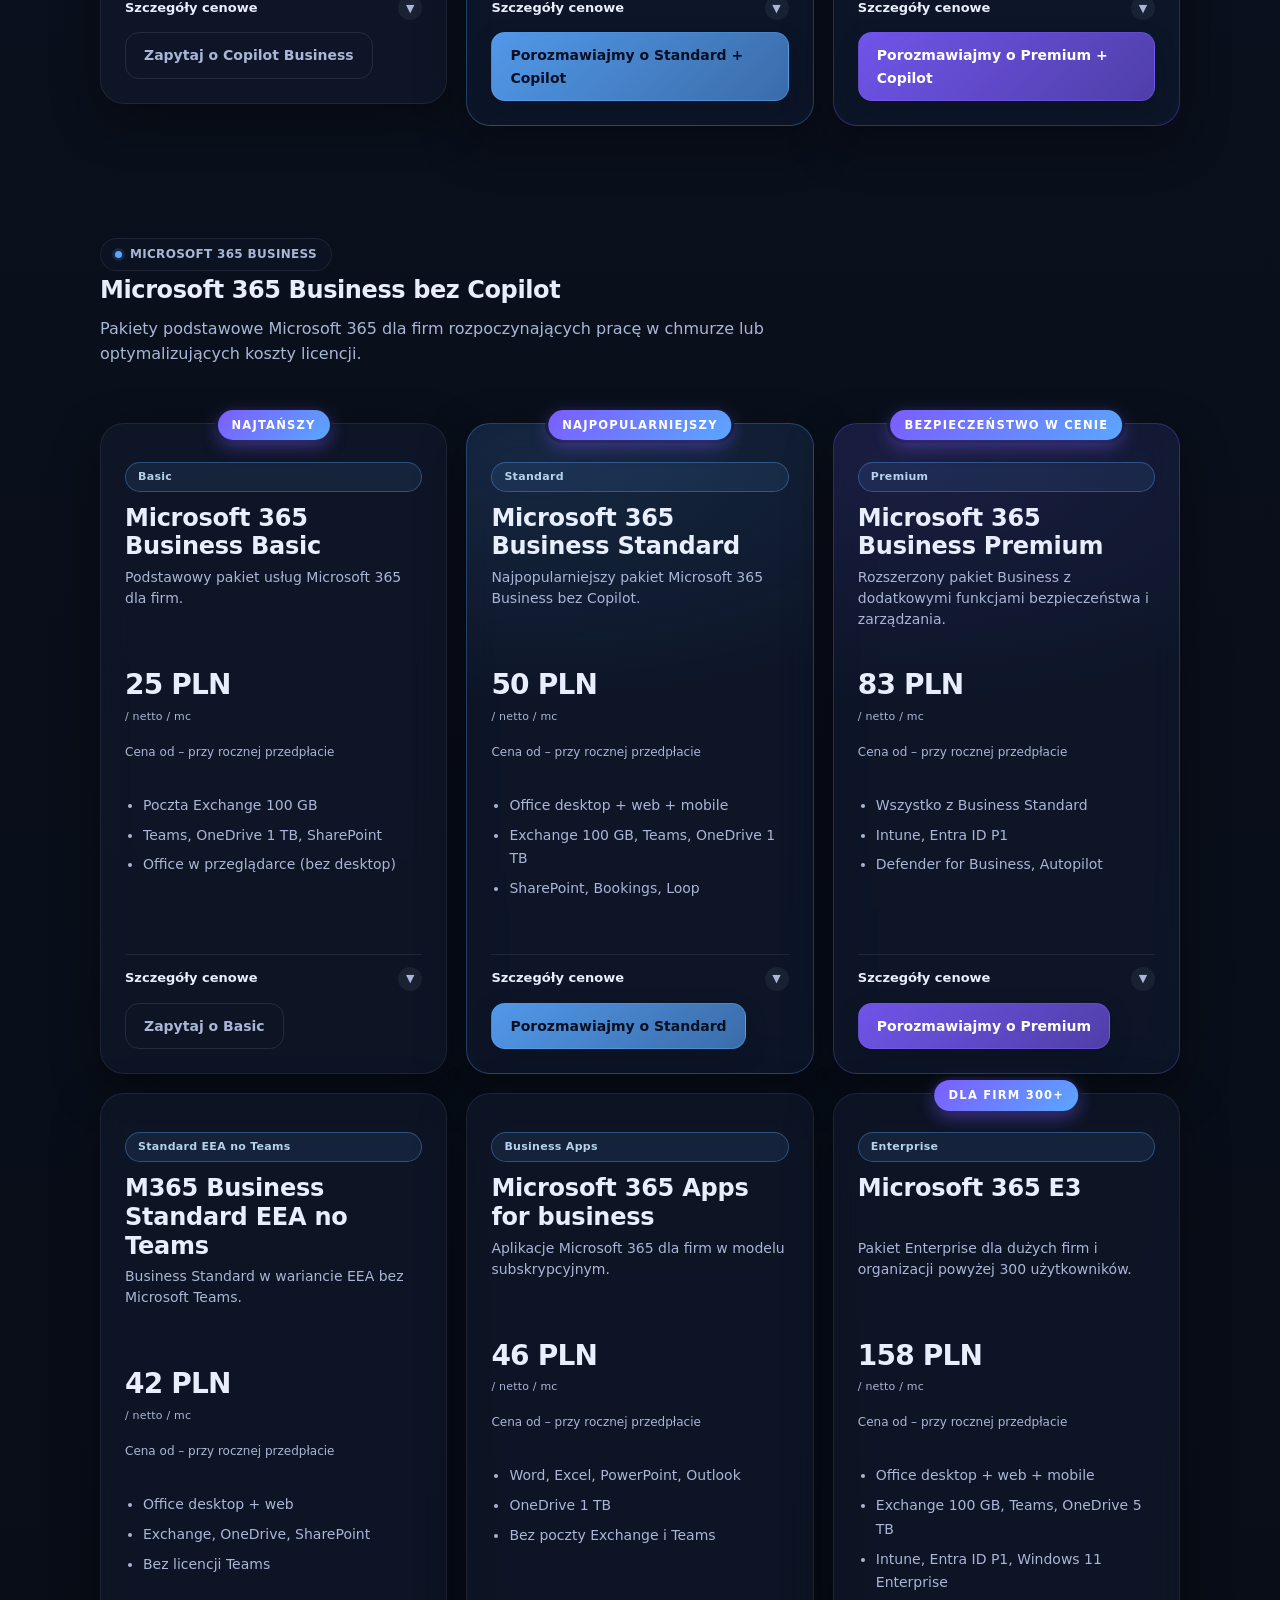
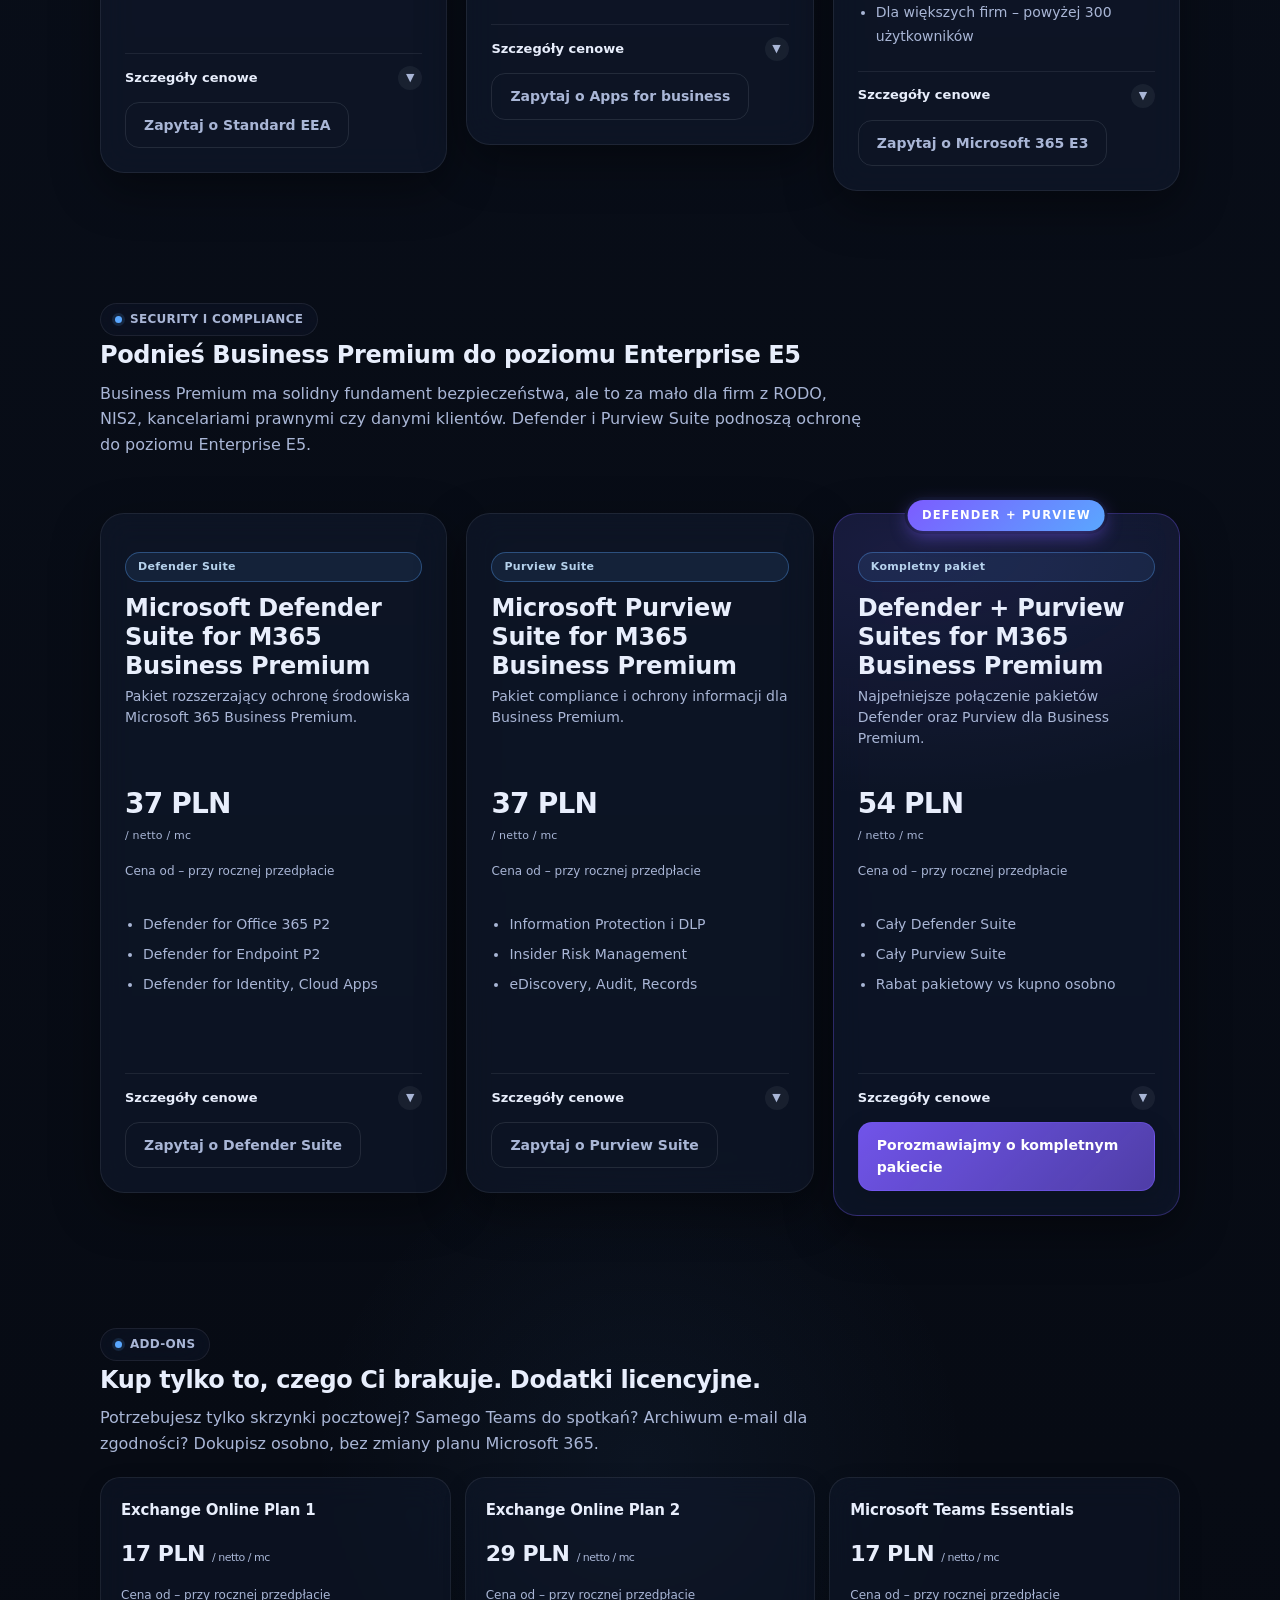
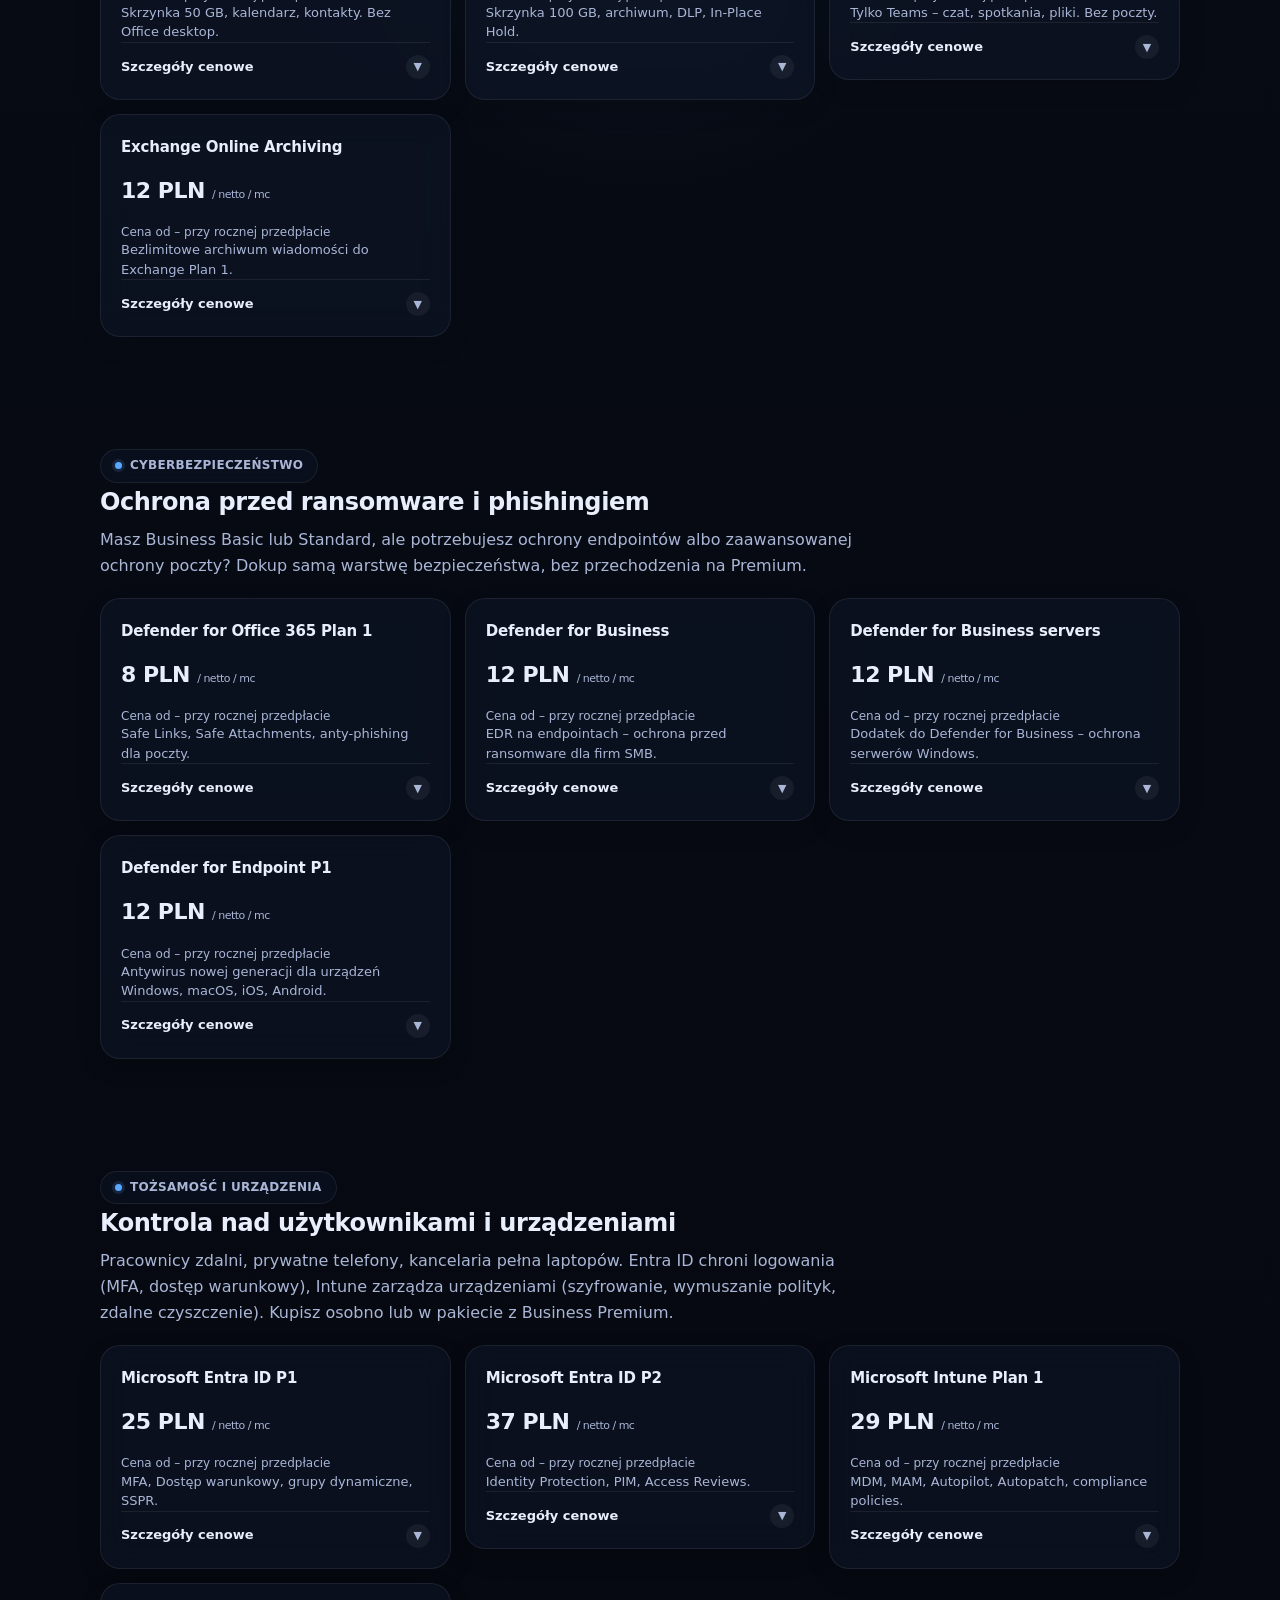
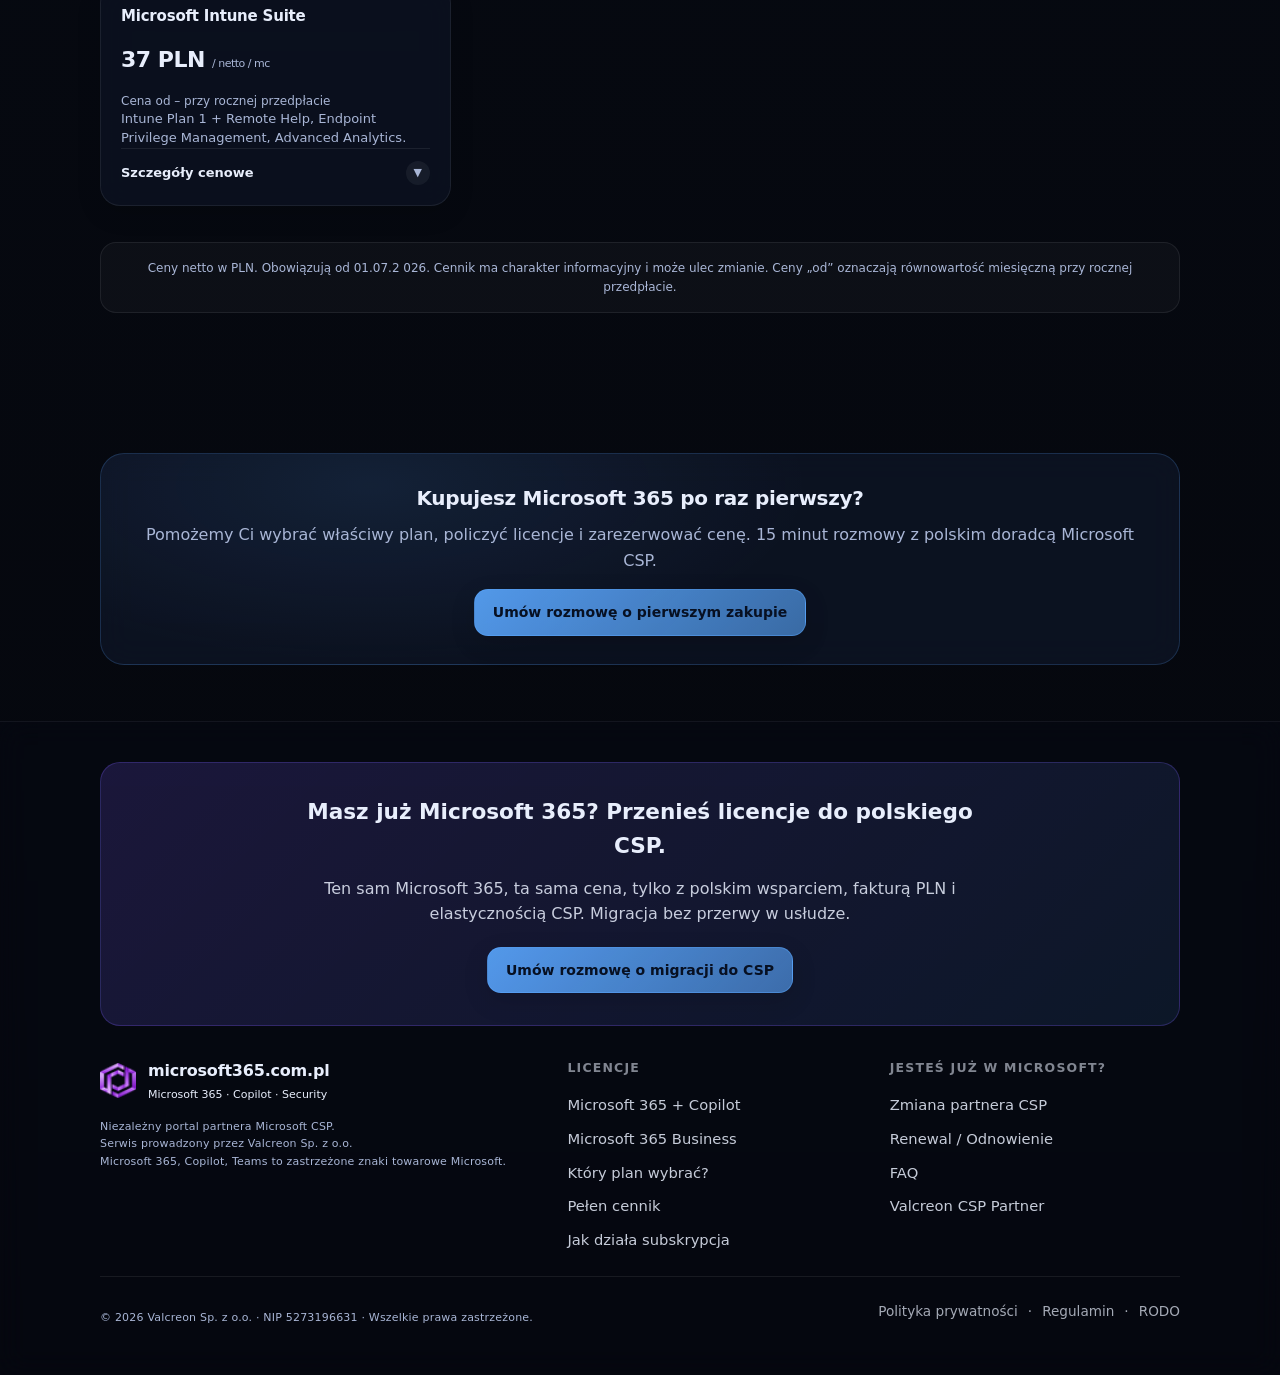
==== commit 5e4c9d05: "Update pricing details and descriptions in cennik.html" ====
--- a/cennik.html
+++ b/cennik.html
@@ -73,6 +73,13 @@
 .heroTitle{font-size:clamp(2rem,5vw,4rem);line-height:1.1;font-weight:800;}
 .line1,.line2,.heroPrice{display:block;}
 .heroPrice{background:linear-gradient(135deg,var(--accent),var(--accent2));-webkit-background-clip:text;background-clip:text;color:transparent;}
+
+.priceCard .priceName{font-size:1.35rem;line-height:1.2;font-weight:800;letter-spacing:-.01em;min-height:calc(1.35rem * 1.2 * 2)}
+@media(min-width:768px){.priceCard .priceName{font-size:1.5rem;min-height:calc(1.5rem * 1.2 * 2)}}
+@media(max-width:980px){.priceCard .priceName{min-height:auto}}
+.priceCard .priceDesc{min-height:70px}
+.priceCard .bullets{min-height:150px}
+@media(max-width:980px){.priceCard .priceDesc{min-height:auto}.priceCard .bullets{min-height:auto}}
 
 </style>
 </head>
@@ -269,7 +276,7 @@
         <div class="price">25 PLN <small>/ netto / mc</small></div>
         <span class="pricePaymentHint">Cena od – przy rocznej przedpłacie</span>
         <ul class="bullets">
-          <li>Poczta Exchange 50 GB</li>
+          <li>Poczta Exchange 100 GB</li>
           <li>Teams, OneDrive 1 TB, SharePoint</li>
           <li>Office w przeglądarce (bez desktop)</li>
         </ul>
@@ -291,7 +298,7 @@
         <span class="pricePaymentHint">Cena od – przy rocznej przedpłacie</span>
         <ul class="bullets">
           <li>Office desktop + web + mobile</li>
-          <li>Exchange 50 GB, Teams, OneDrive 1 TB</li>
+          <li>Exchange 100 GB, Teams, OneDrive 1 TB</li>
           <li>SharePoint, Bookings, Loop</li>
         </ul>
         <details class="priceDetails">
@@ -368,14 +375,14 @@
       <div class="badge">Enterprise</div>
       <div class="newBadge">Dla firm 300+</div>
       <div class="priceName">Microsoft 365 E3</div>
-      <p class="priceDesc">Pakiet Enterprise dla dużych firm i organizacji powyżej 300 użytkowników. Nie jest dostępny w planach Business.</p>
+      <p class="priceDesc">Pakiet Enterprise dla dużych firm i organizacji powyżej 300 użytkowników.</p>
       <div class="price">158 PLN <small>/ netto / mc</small></div>
       <span class="pricePaymentHint">Cena od – przy rocznej przedpłacie</span>
       <ul class="bullets">
         <li>Office desktop + web + mobile</li>
         <li>Exchange 100 GB, Teams, OneDrive 5 TB</li>
         <li>Intune, Entra ID P1, Windows 11 Enterprise</li>
-        <li>Wymaga min. 300 użytkowników — plany Business są dla firm do 300 osób</li>
+        <li>Dla większych firm – powyżej 300 użytkowników</li>
       </ul>
       <details class="priceDetails">
         <summary>Szczegóły cenowe</summary>
--- a/style.css
+++ b/style.css
@@ -612,4 +612,8 @@
   .footBottom{text-align:center;}
   .footBottom .fine{text-align:center;}
 }
-.drawer .panel{width:320px;max-width:90vw}+.drawer .panel{width:320px;max-width:90vw}
+
+.comparisonCard{width:100%;padding:0;overflow-x:auto;}
+.comparisonTable{width:100%;border-collapse:collapse;font-size:.85rem;}
+@media(max-width:480px){.comparisonCard{overflow-x:visible;border-radius:16px;}.comparisonTable{width:100%;table-layout:fixed;font-size:11px;line-height:1.25;}.comparisonTable th,.comparisonTable td{min-width:0;padding:9px 3px!important;overflow-wrap:normal;word-break:normal;vertical-align:middle;}.comparisonTable th:first-child,.comparisonTable td:first-child{width:40%;padding-left:8px!important;padding-right:5px!important;text-align:left;}.comparisonTable th:not(:first-child),.comparisonTable td:not(:first-child){width:15%;text-align:center;}.comparisonTable thead th{font-size:10px;line-height:1.15;}.comparisonTable tbody td:first-child{font-size:10.5px;line-height:1.3;}}
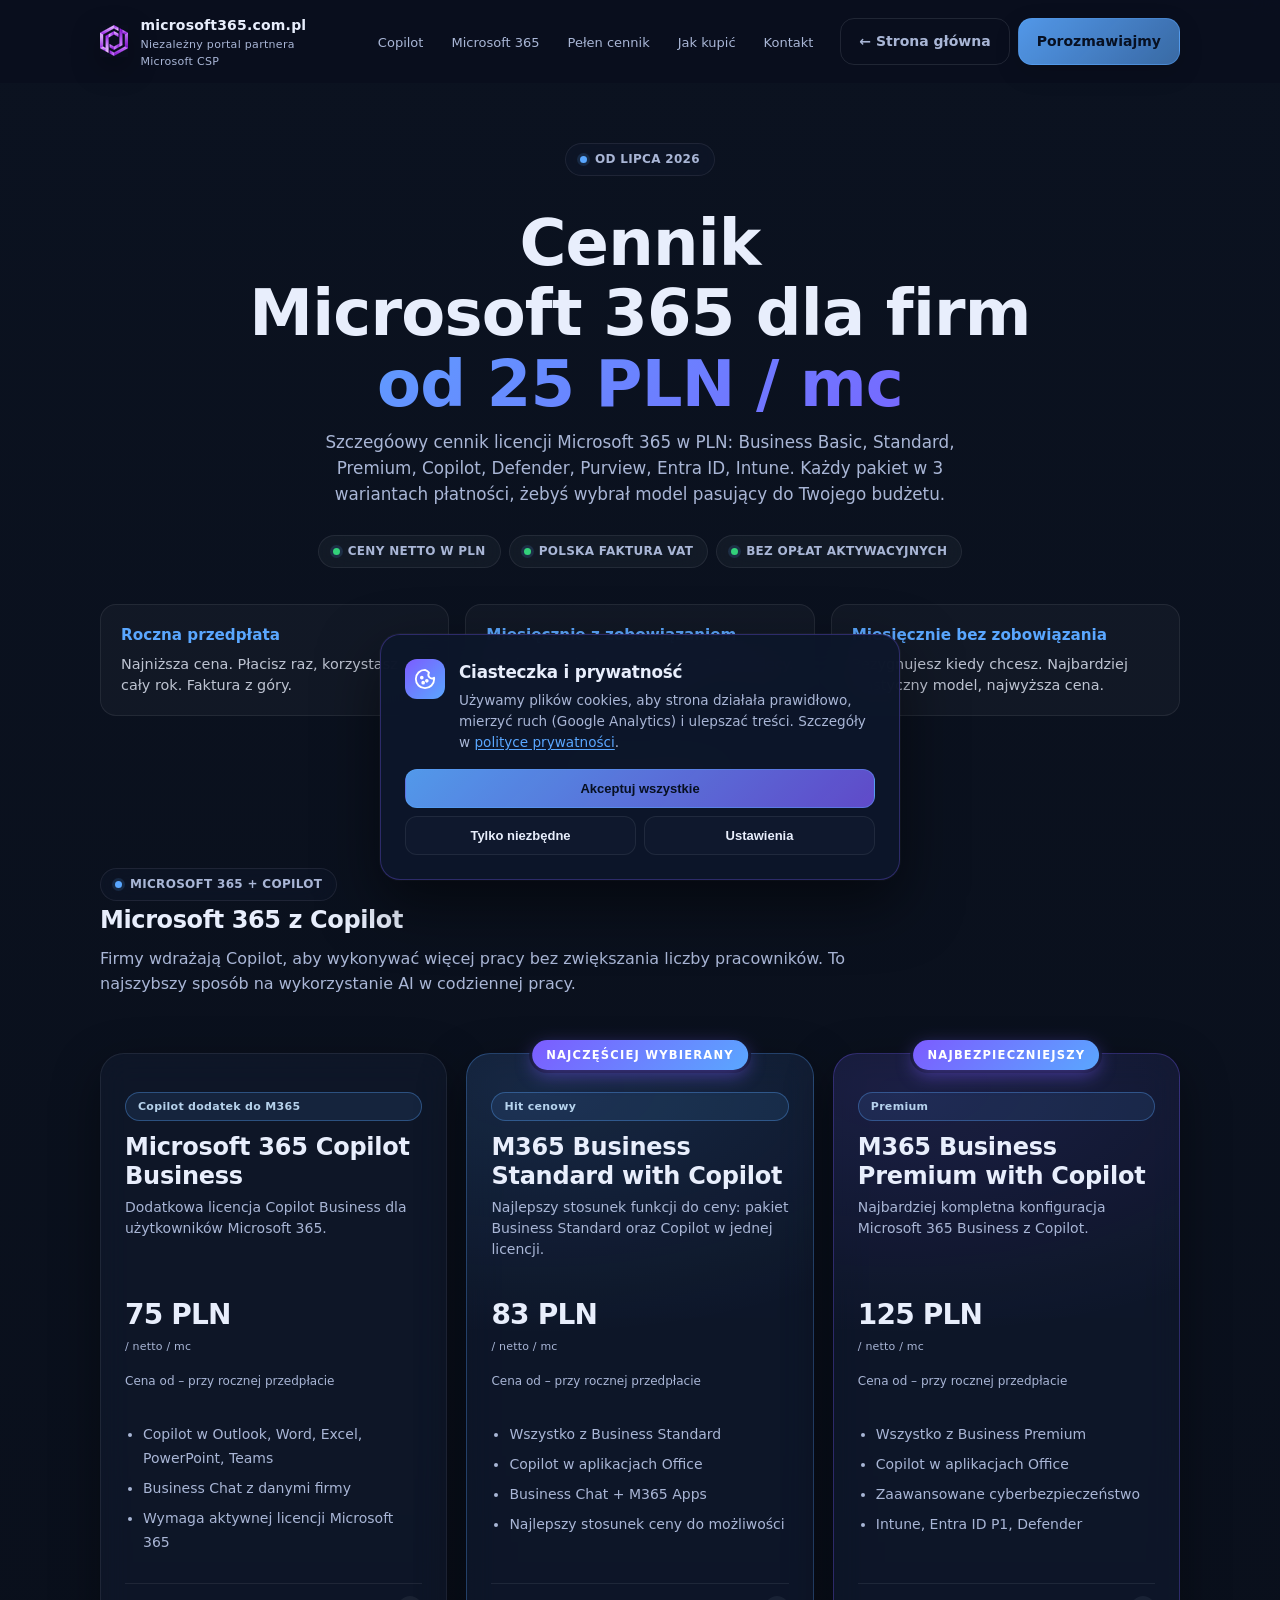
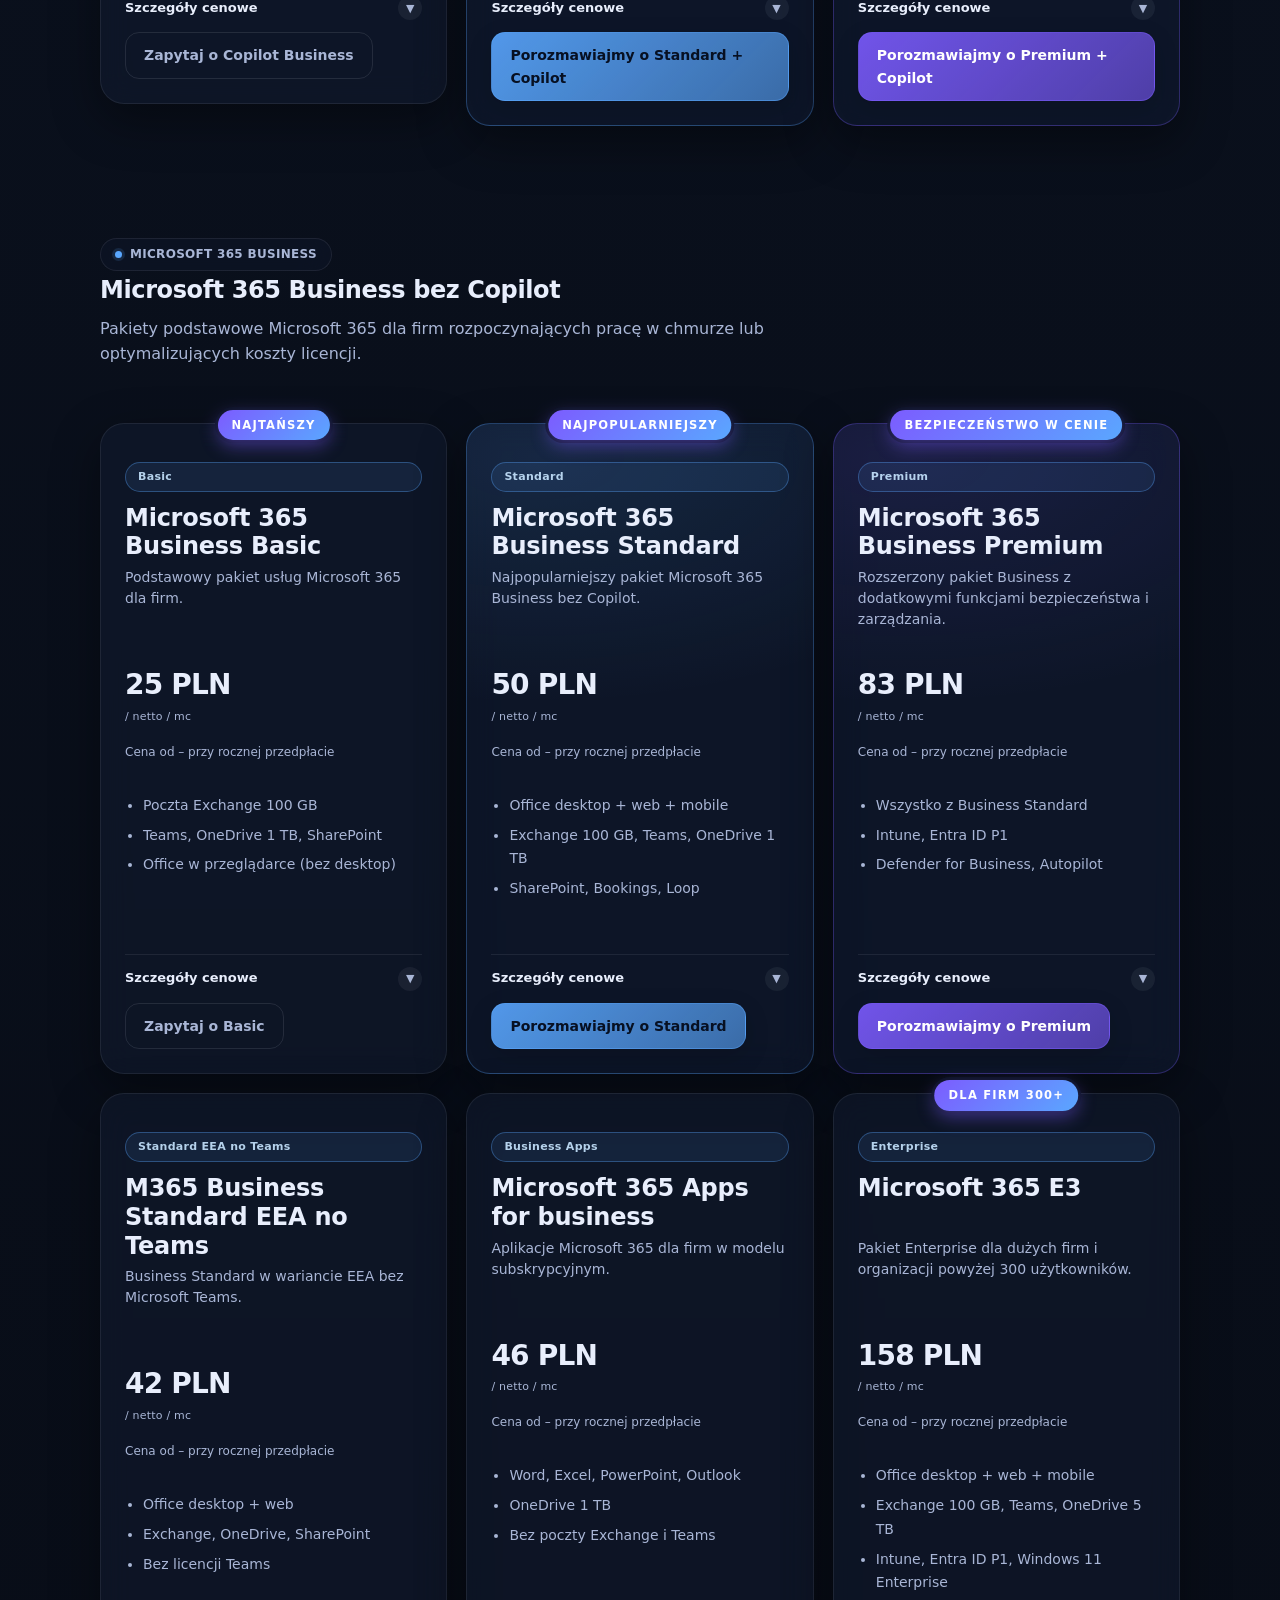
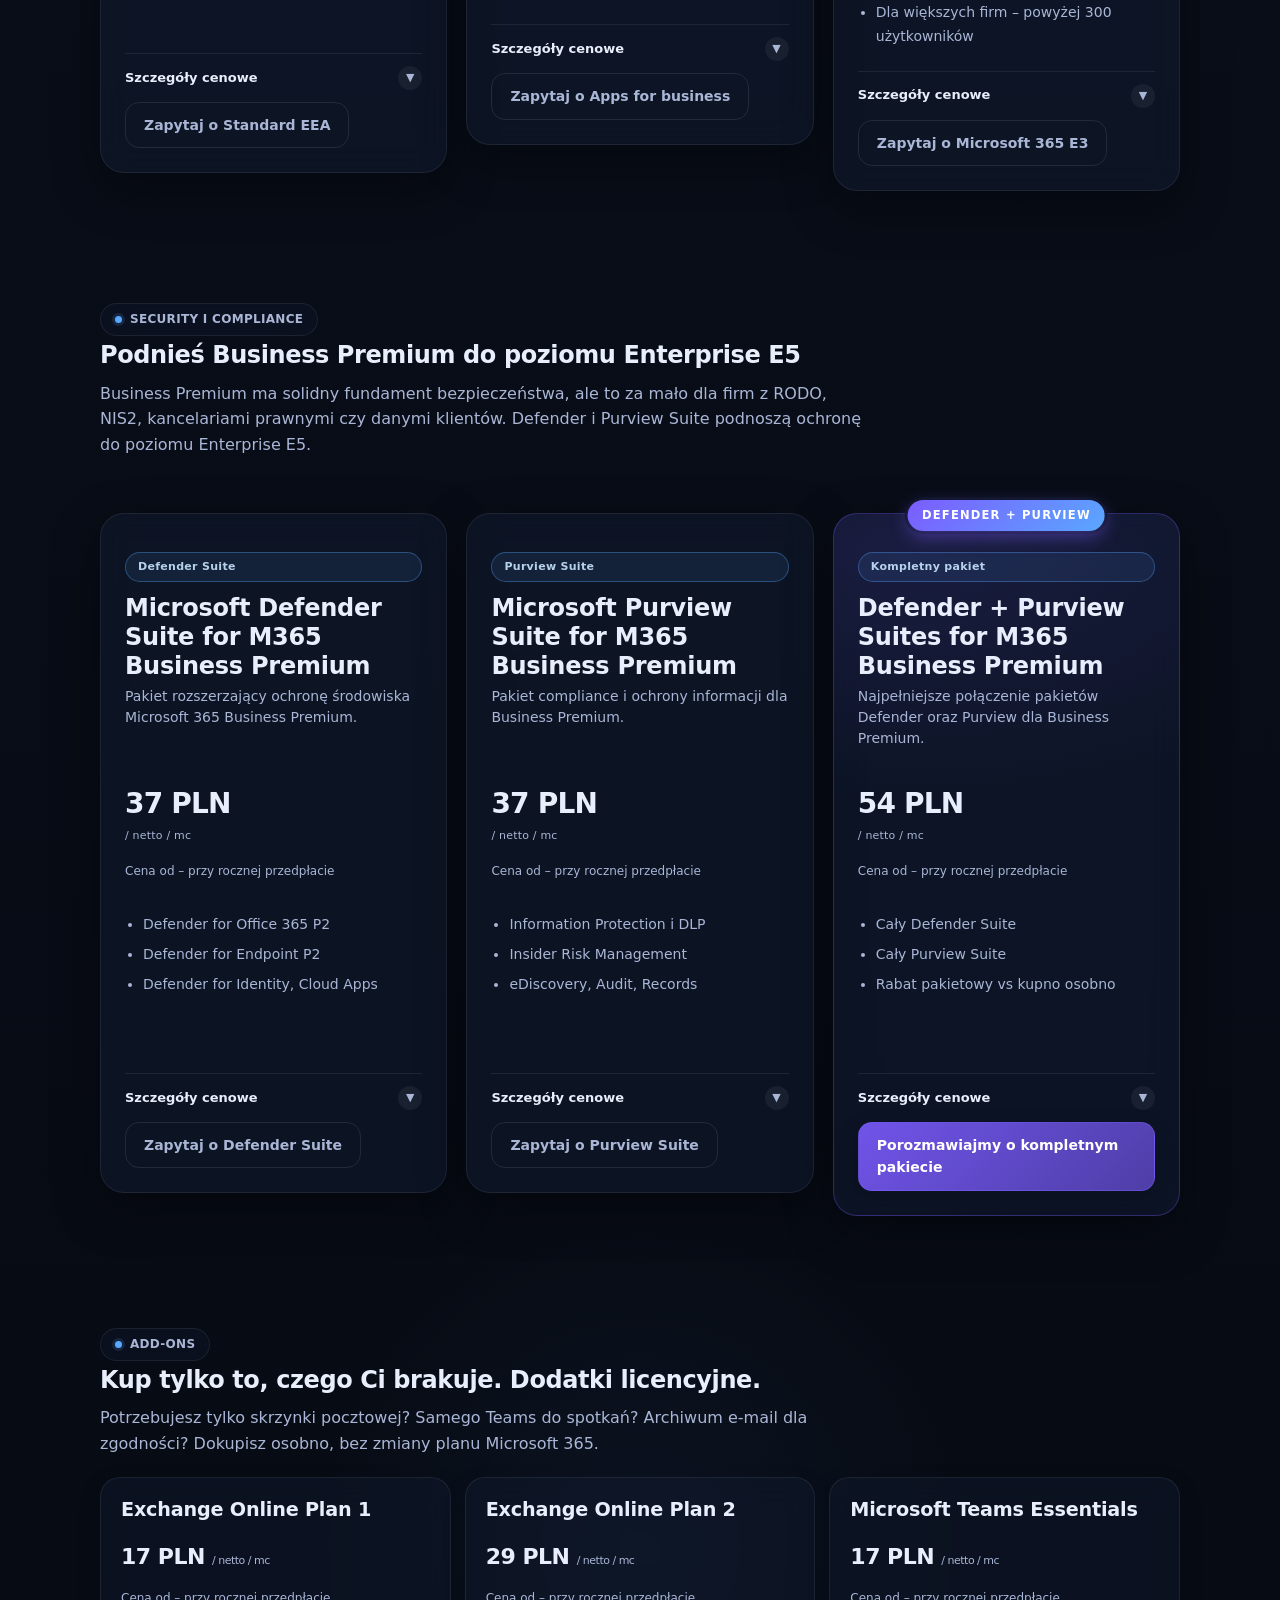
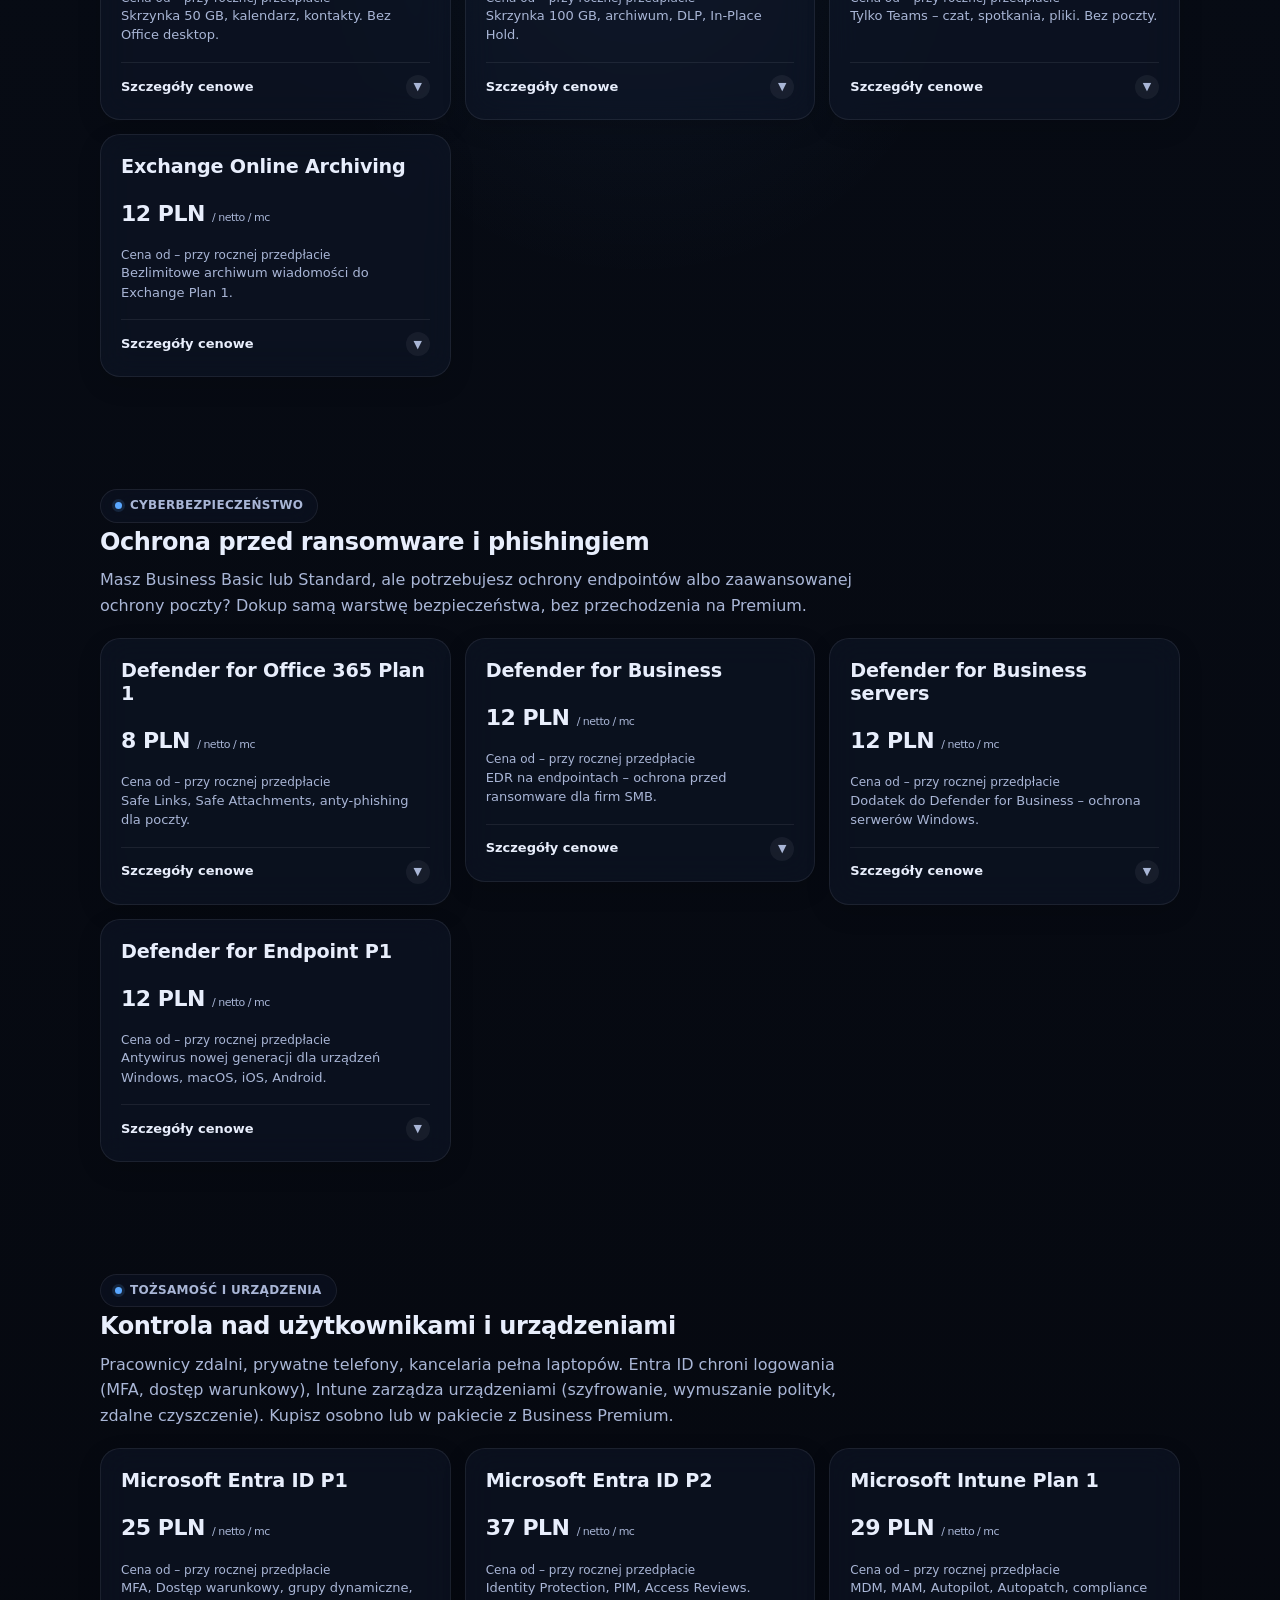
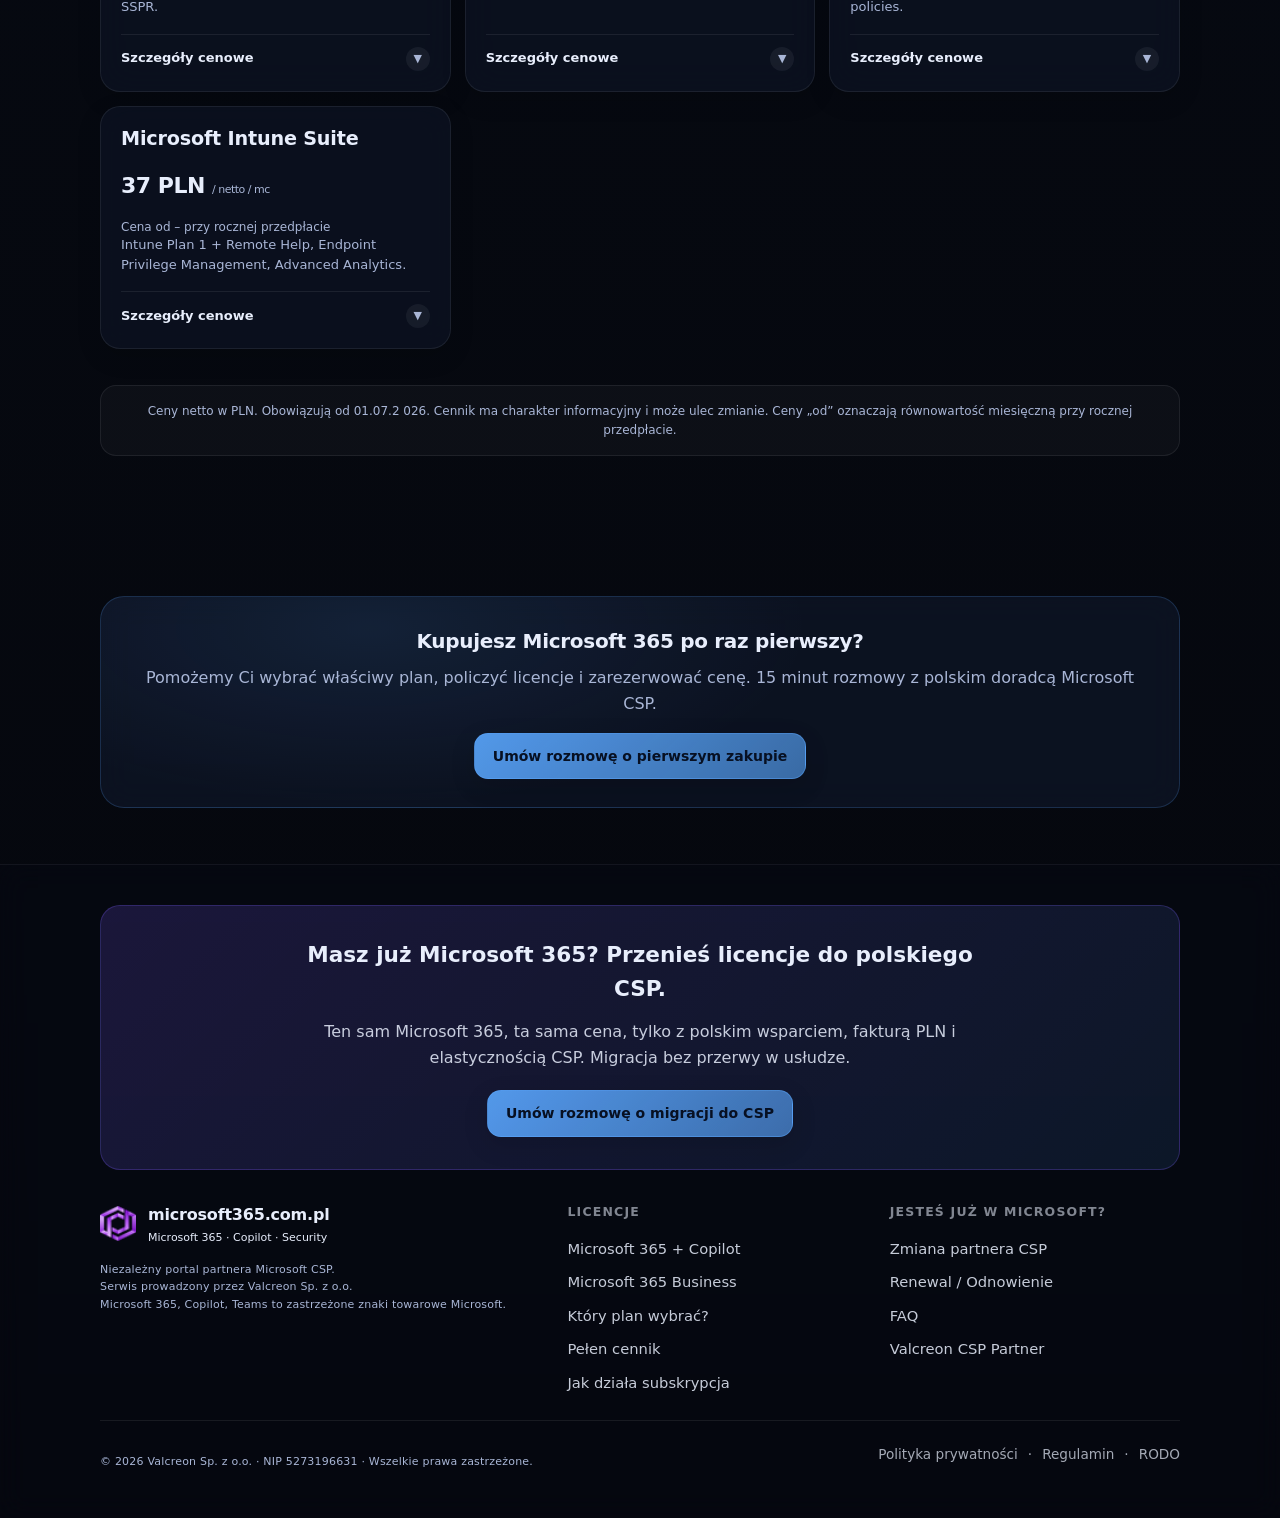
==== commit 47d5486b: "Update cennik.html" ====
--- a/cennik.html
+++ b/cennik.html
@@ -80,6 +80,11 @@
 .priceCard .priceDesc{min-height:70px}
 .priceCard .bullets{min-height:150px}
 @media(max-width:980px){.priceCard .priceDesc{min-height:auto}.priceCard .bullets{min-height:auto}}
+
+.addonCard h4{font-size:1.2rem;line-height:1.2;font-weight:800;letter-spacing:-.01em;margin:0 0 8px}2@media(min-width:768px){.addonCard h4{font-size:1.35rem}}
+.addonCard p{min-height:44px;margin:0 0 12px}
+.addonCard>.priceDetails{margin-top:auto}
+@media(max-width:980px){.addonCard p{min-height:auto}}  
 
 </style>
 </head>
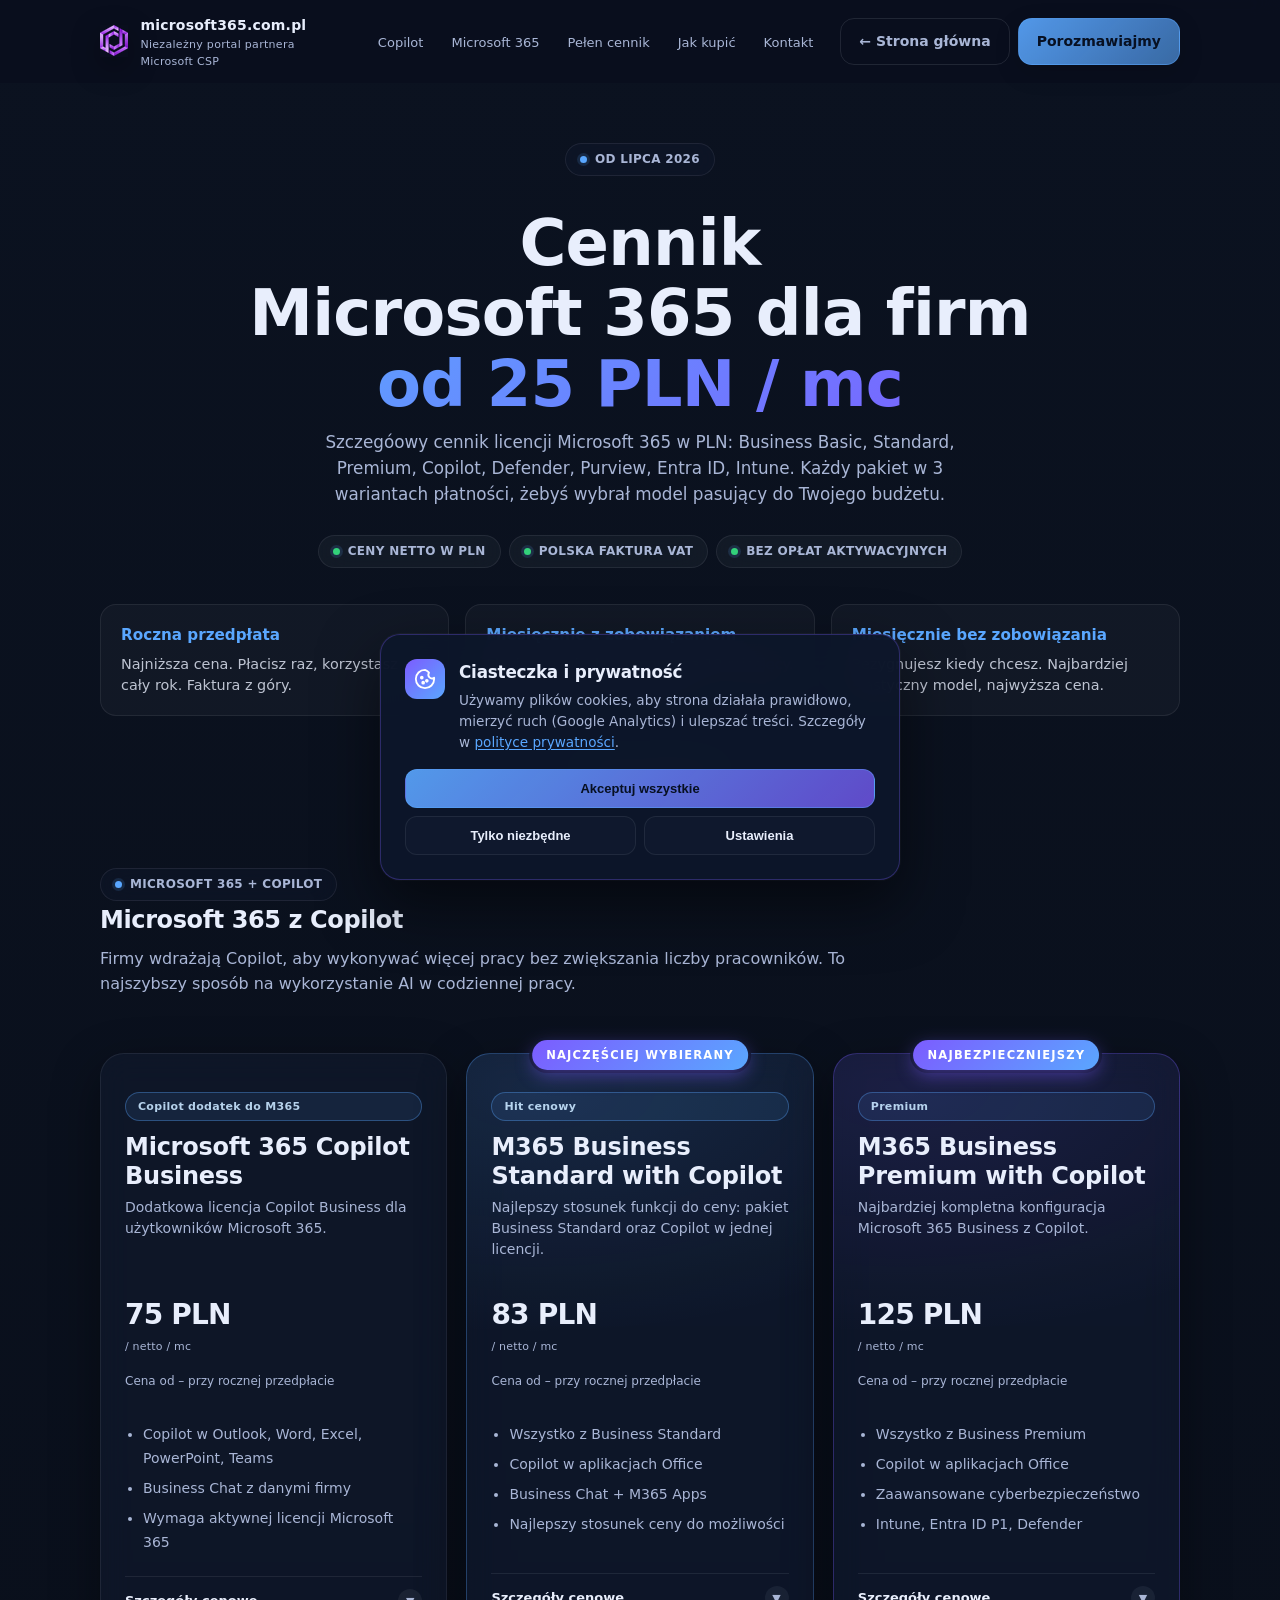
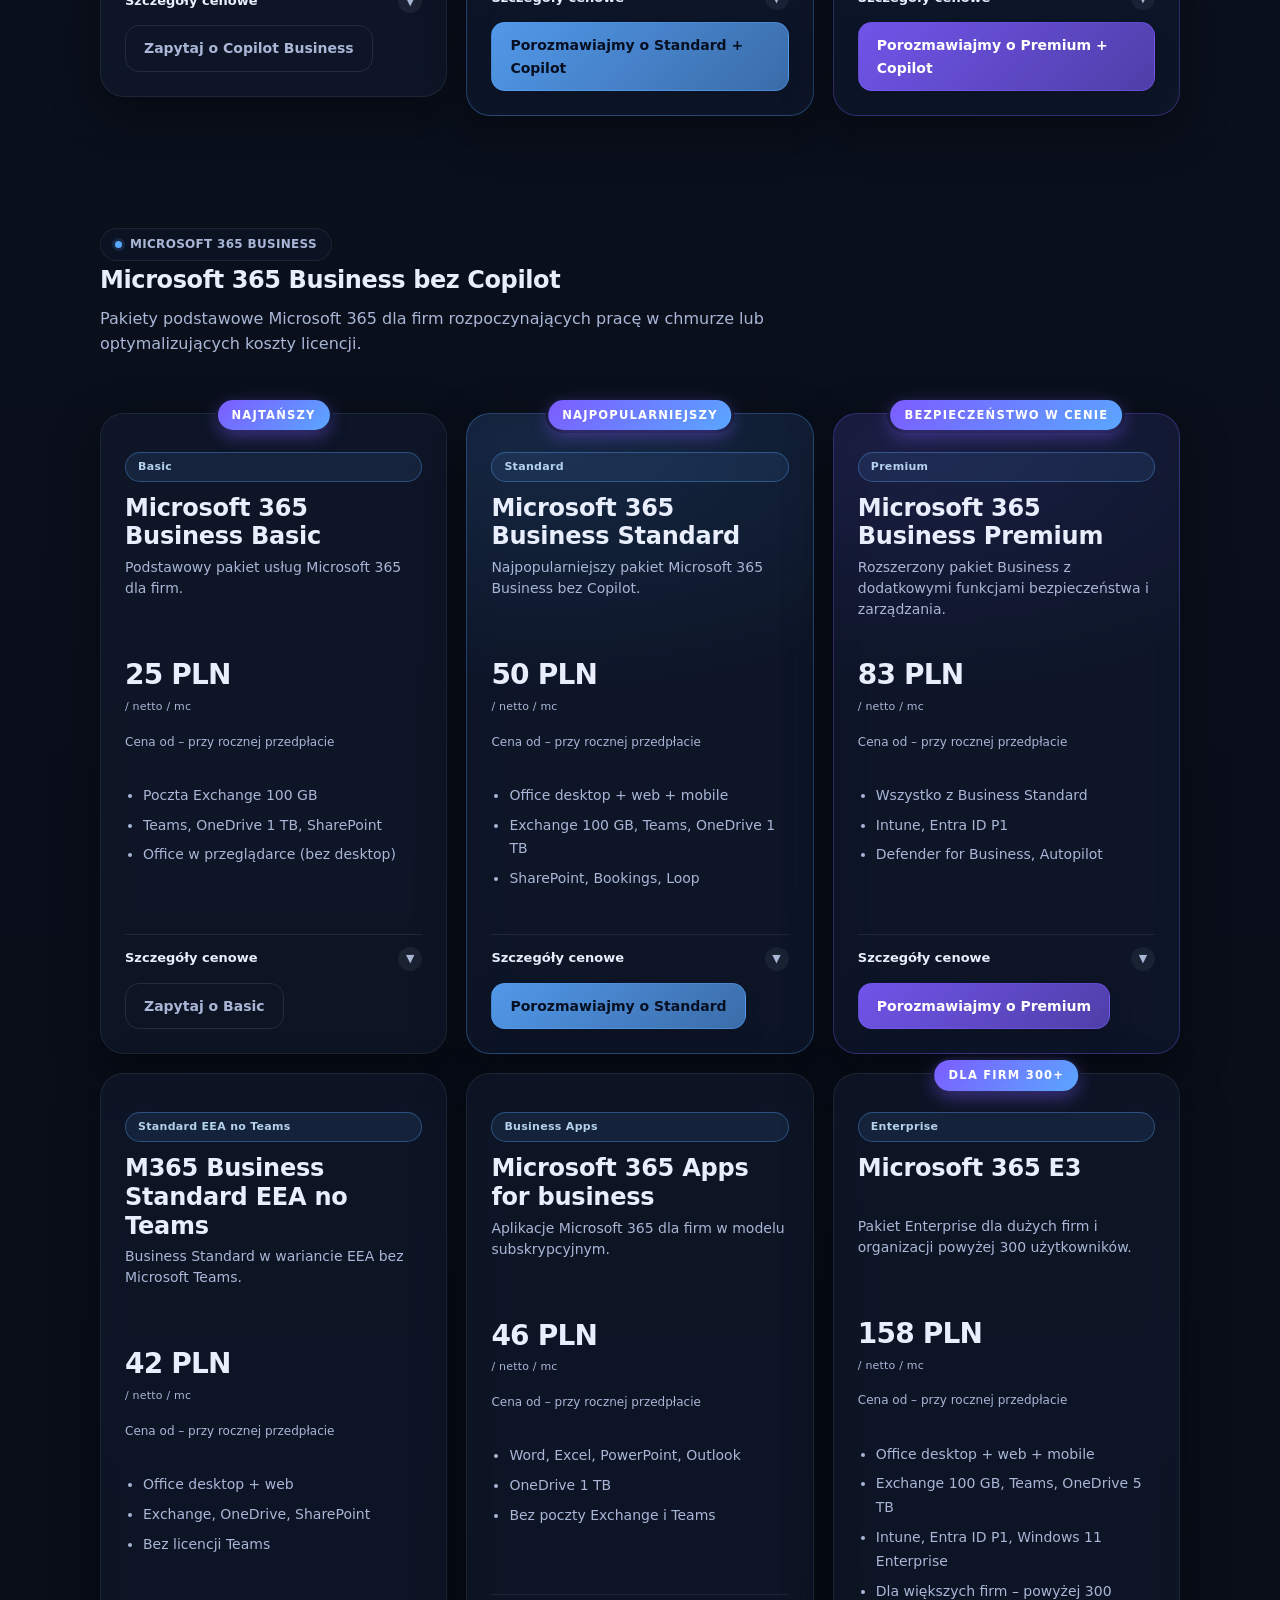
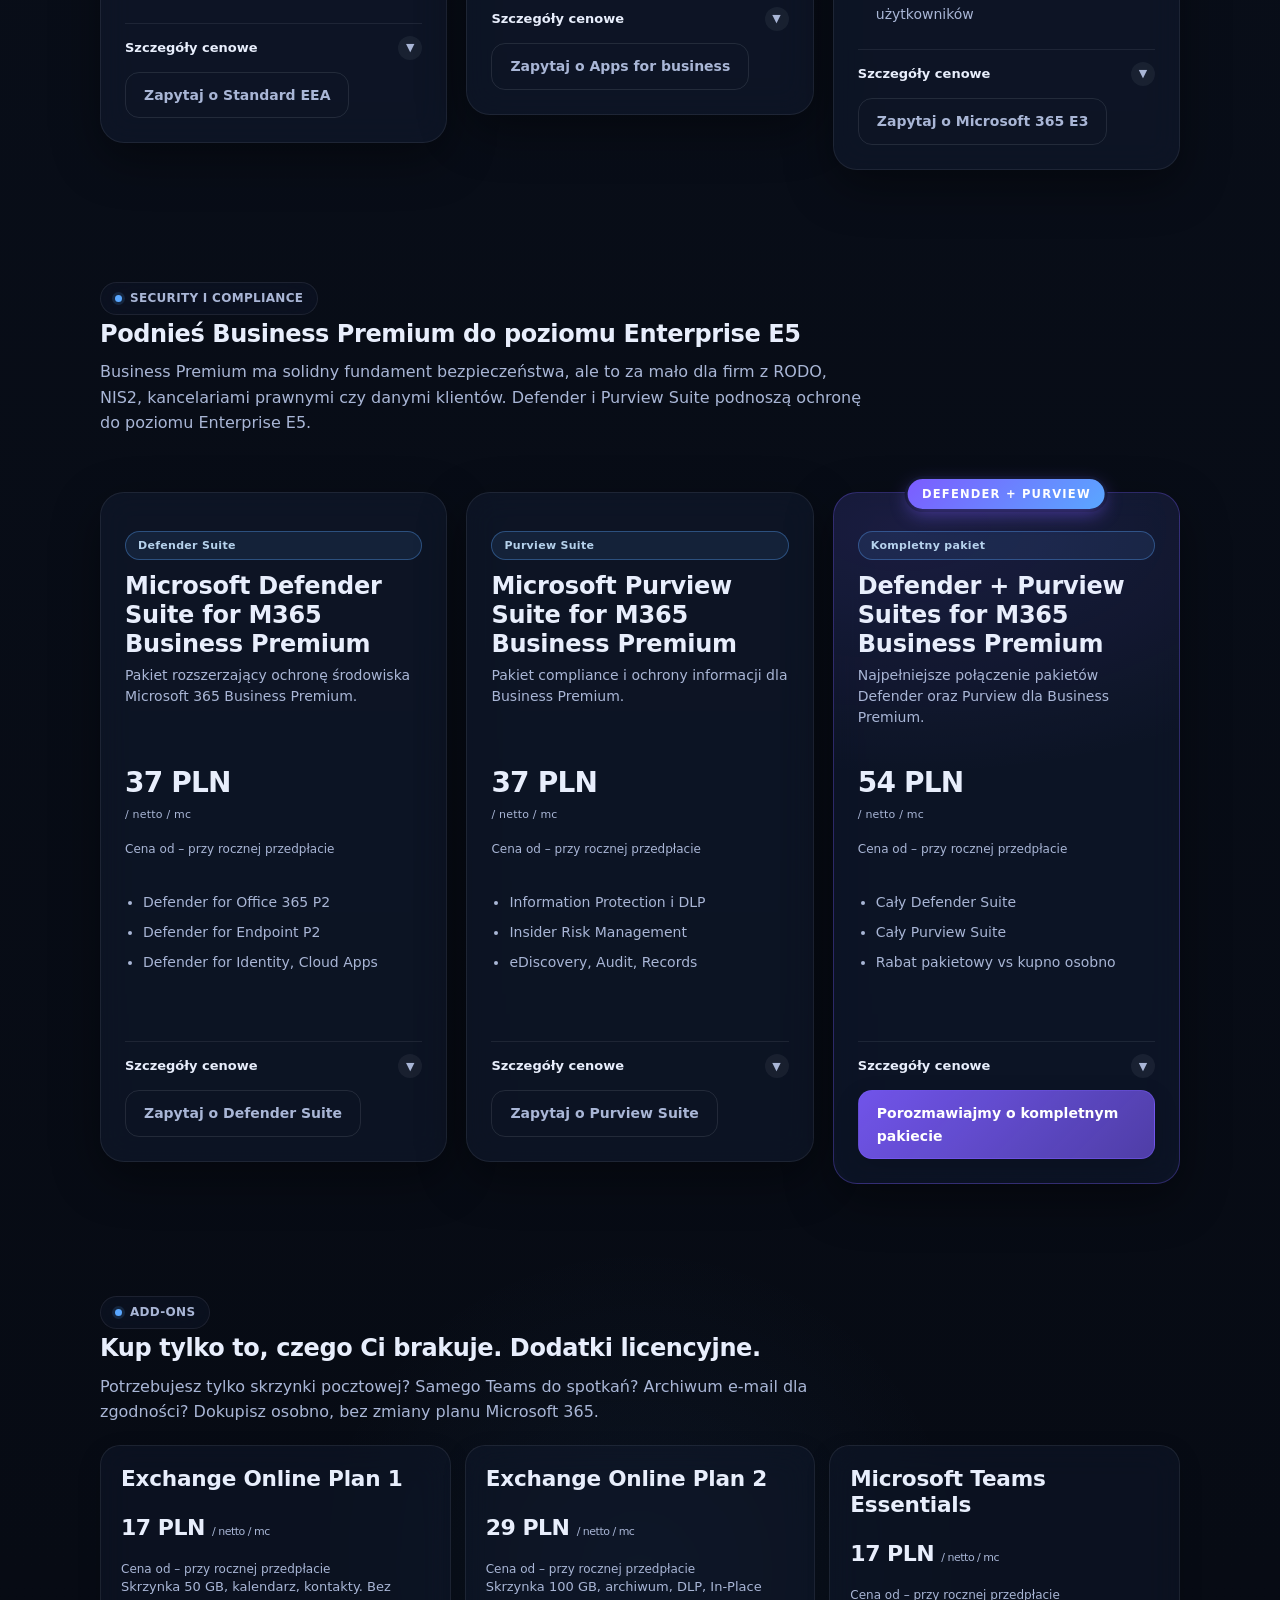
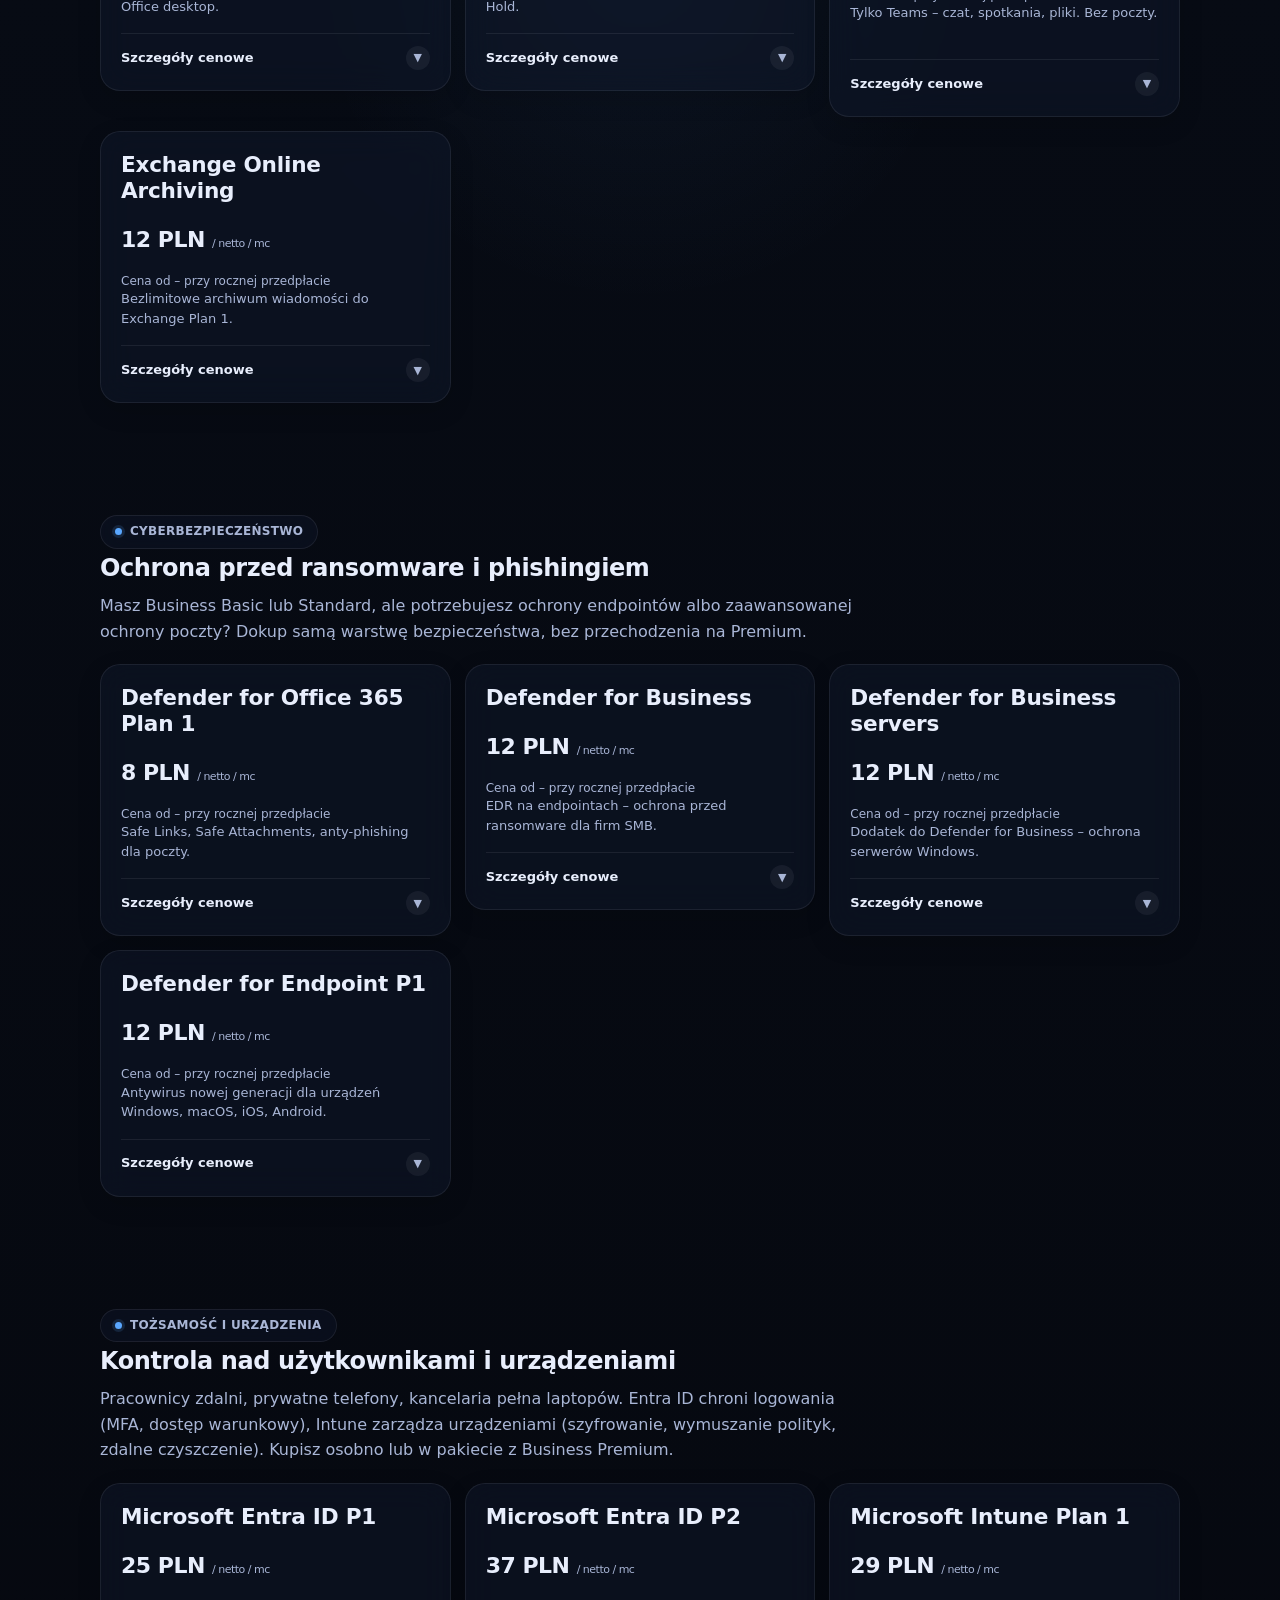
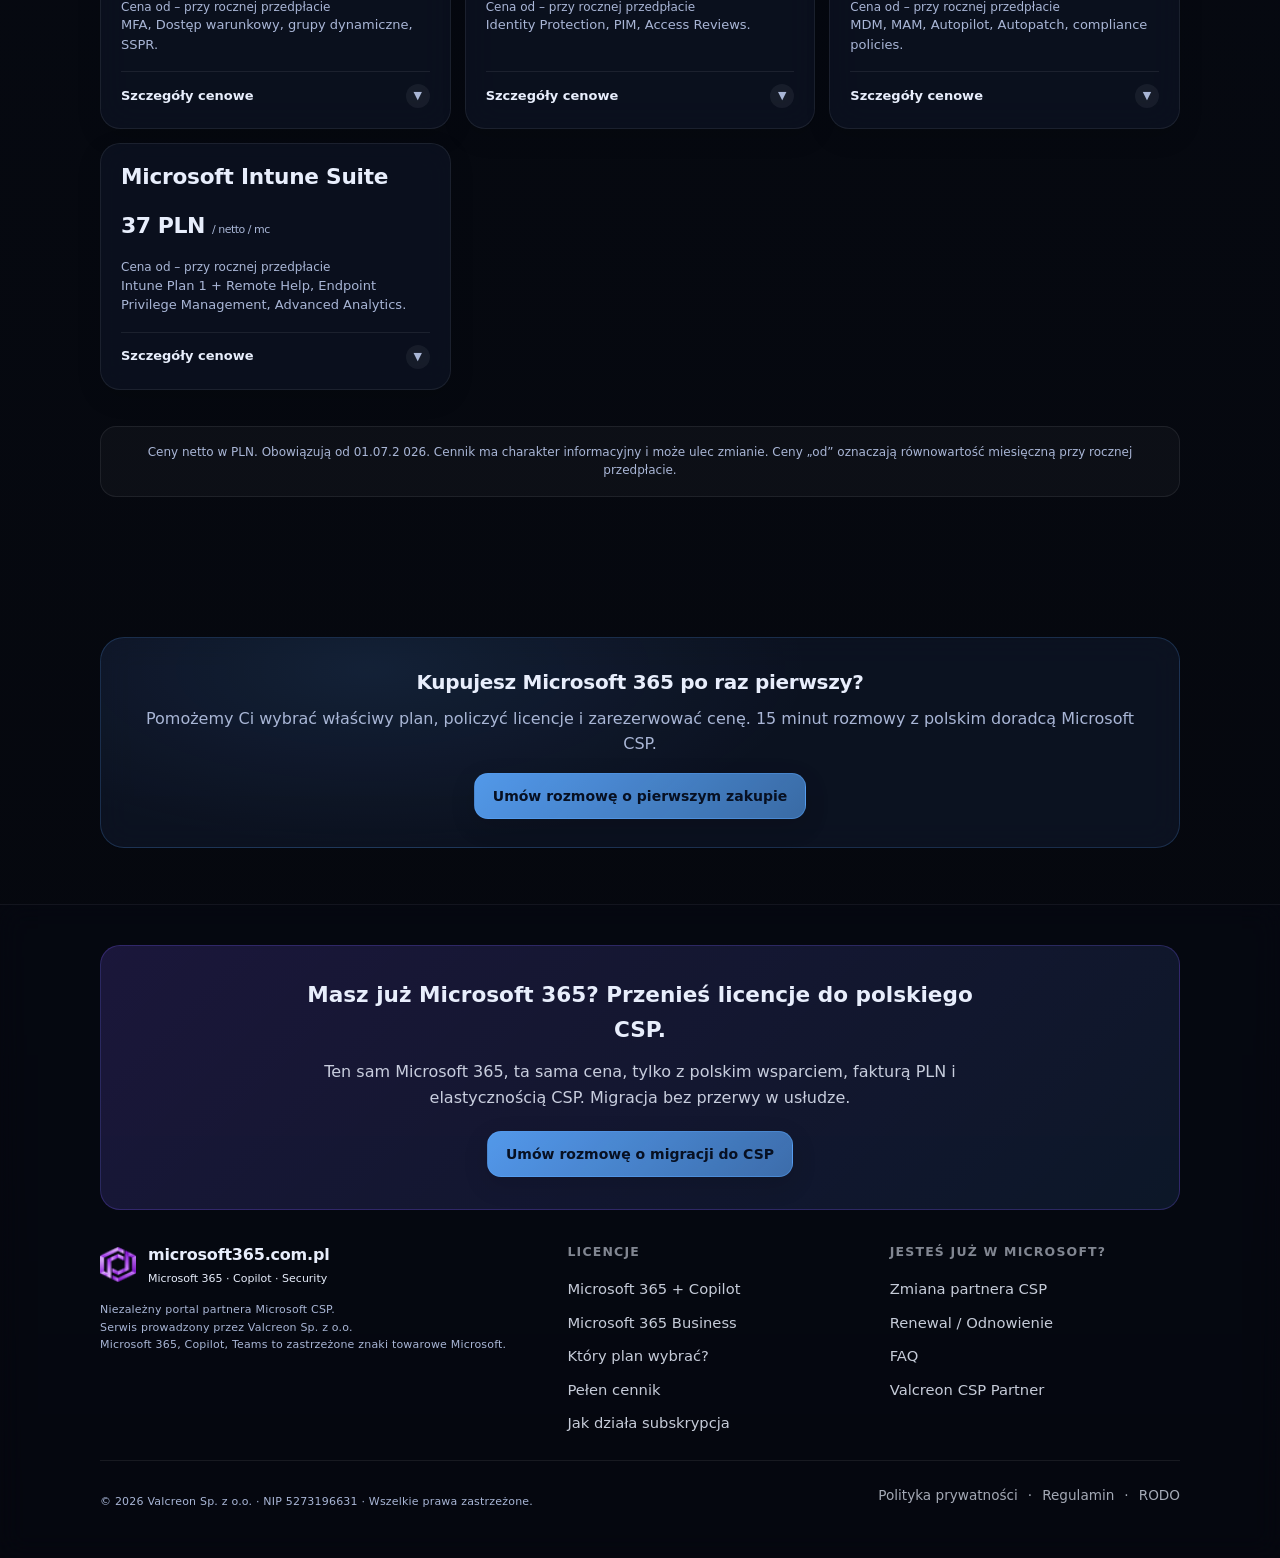
==== commit e9cb2b0b: "Clean up CSS styles in cennik.html Removed unused CSS styles for price and addon cards." ====
--- a/cennik.html
+++ b/cennik.html
@@ -73,18 +73,6 @@
 .heroTitle{font-size:clamp(2rem,5vw,4rem);line-height:1.1;font-weight:800;}
 .line1,.line2,.heroPrice{display:block;}
 .heroPrice{background:linear-gradient(135deg,var(--accent),var(--accent2));-webkit-background-clip:text;background-clip:text;color:transparent;}
-
-.priceCard .priceName{font-size:1.35rem;line-height:1.2;font-weight:800;letter-spacing:-.01em;min-height:calc(1.35rem * 1.2 * 2)}
-@media(min-width:768px){.priceCard .priceName{font-size:1.5rem;min-height:calc(1.5rem * 1.2 * 2)}}
-@media(max-width:980px){.priceCard .priceName{min-height:auto}}
-.priceCard .priceDesc{min-height:70px}
-.priceCard .bullets{min-height:150px}
-@media(max-width:980px){.priceCard .priceDesc{min-height:auto}.priceCard .bullets{min-height:auto}}
-
-.addonCard h4{font-size:1.2rem;line-height:1.2;font-weight:800;letter-spacing:-.01em;margin:0 0 8px}2@media(min-width:768px){.addonCard h4{font-size:1.35rem}}
-.addonCard p{min-height:44px;margin:0 0 12px}
-.addonCard>.priceDetails{margin-top:auto}
-@media(max-width:980px){.addonCard p{min-height:auto}}  
 
 </style>
 </head>
--- a/style.css
+++ b/style.css
@@ -617,3 +617,16 @@
 .comparisonCard{width:100%;padding:0;overflow-x:auto;}
 .comparisonTable{width:100%;border-collapse:collapse;font-size:.85rem;}
 @media(max-width:480px){.comparisonCard{overflow-x:visible;border-radius:16px;}.comparisonTable{width:100%;table-layout:fixed;font-size:11px;line-height:1.25;}.comparisonTable th,.comparisonTable td{min-width:0;padding:9px 3px!important;overflow-wrap:normal;word-break:normal;vertical-align:middle;}.comparisonTable th:first-child,.comparisonTable td:first-child{width:40%;padding-left:8px!important;padding-right:5px!important;text-align:left;}.comparisonTable th:not(:first-child),.comparisonTable td:not(:first-child){width:15%;text-align:center;}.comparisonTable thead th{font-size:10px;line-height:1.15;}.comparisonTable tbody td:first-child{font-size:10.5px;line-height:1.3;}}
+
+.priceCard .priceName{font-size:1.35rem;line-height:1.2;font-weight:800;letter-spacing:-.01em;min-height:calc(1.35rem * 1.2 * 2)}
+@media(min-width:768px){.priceCard .priceName{font-size:1.5rem;min-height:calc(1.5rem * 1.2 * 2)}}
+@media(max-width:980px){.priceCard .priceName{min-height:auto}}
+.priceCard .priceDesc{min-height:70px}
+.priceCard .bullets{min-height:150px}
+@media(max-width:980px){.priceCard .priceDesc{min-height:auto}.priceCard .bullets{min-height:auto}}
+.addonCard h4{font-size:1.2rem;line-height:1.2;font-weight:800;letter-spacing:-.01em;margin:0 0 8px}
+@media(min-width:768px){.addonCard h4{font-size:1.35rem}}
+.addonCard p{min-height:44px;margin:0 0 12px}
+@media(max-width:980px){.addonCard p{min-height:auto}}
+.secItem h4{font-size:1.05rem;line-height:1.2;font-weight:800;letter-spacing:-.01em;margin:0 0 6px}
+@media(min-width:768px){.secItem h4{font-size:1.15rem}}
